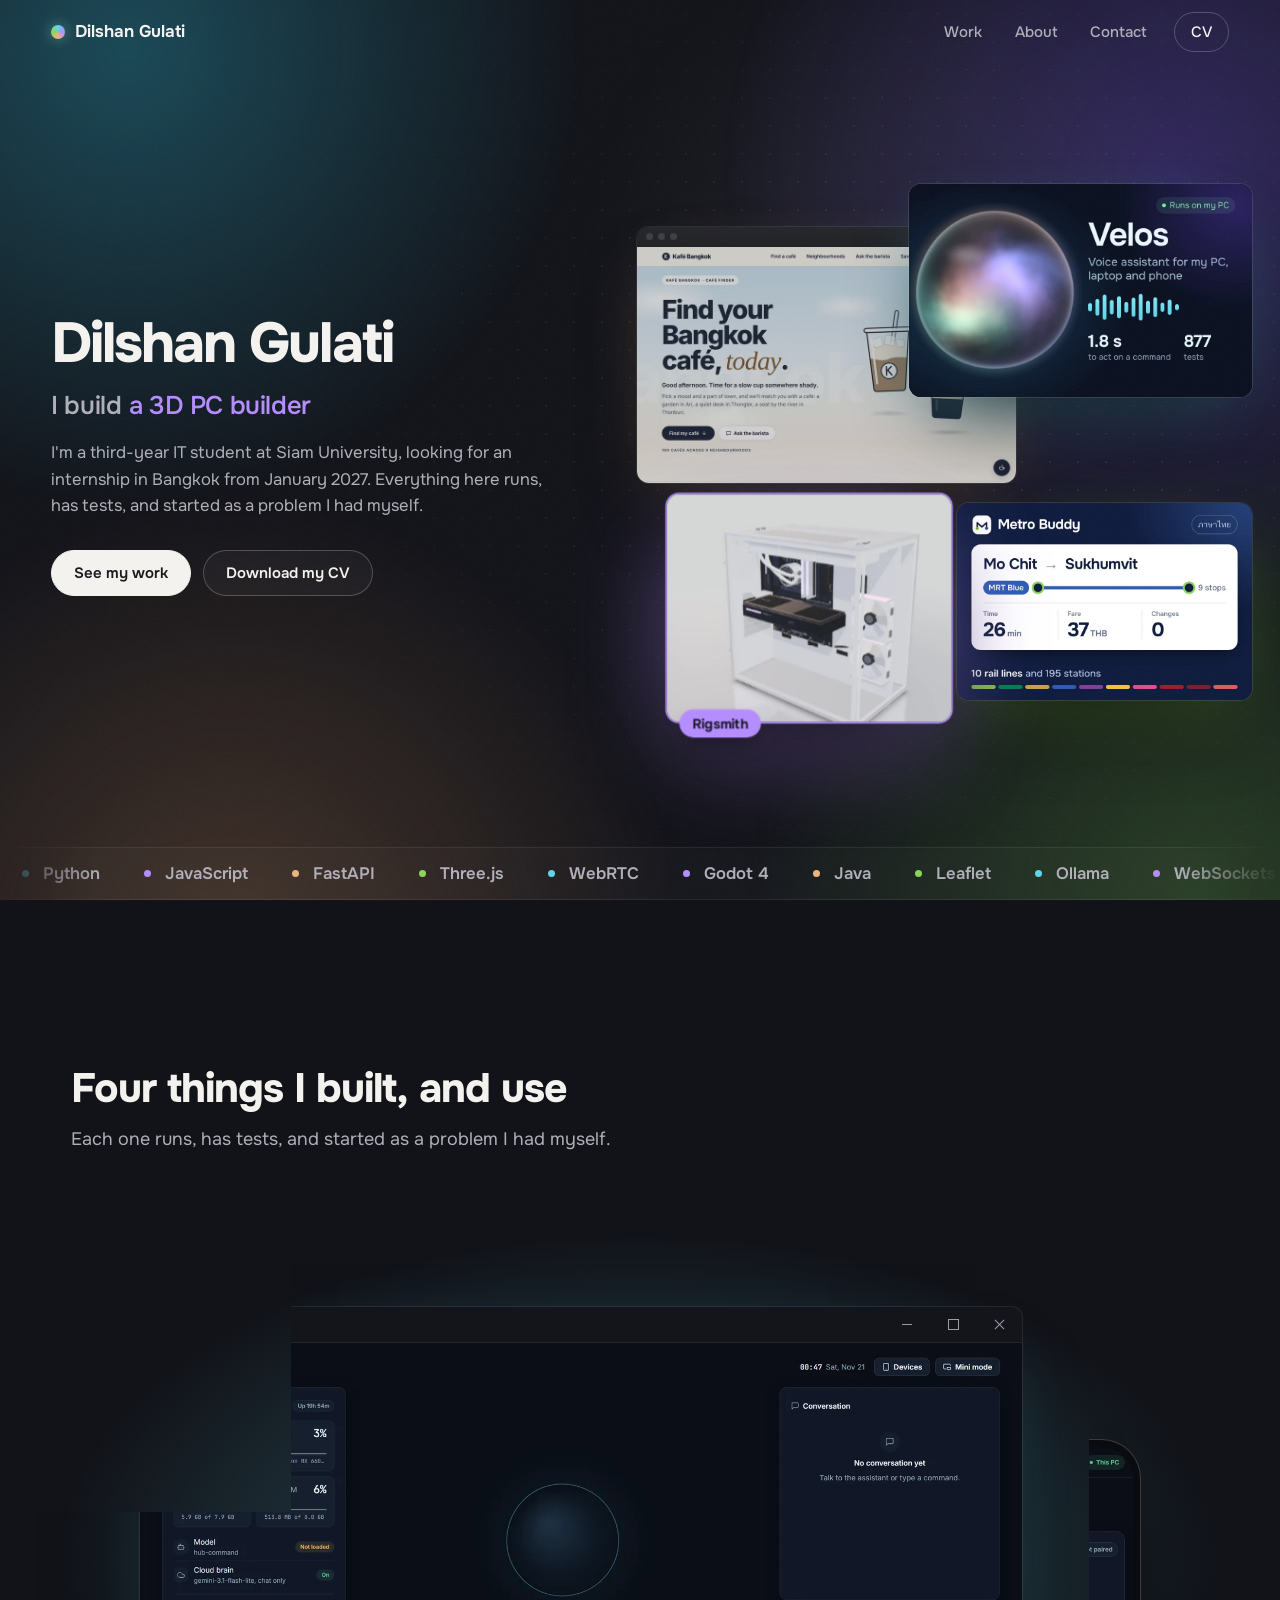
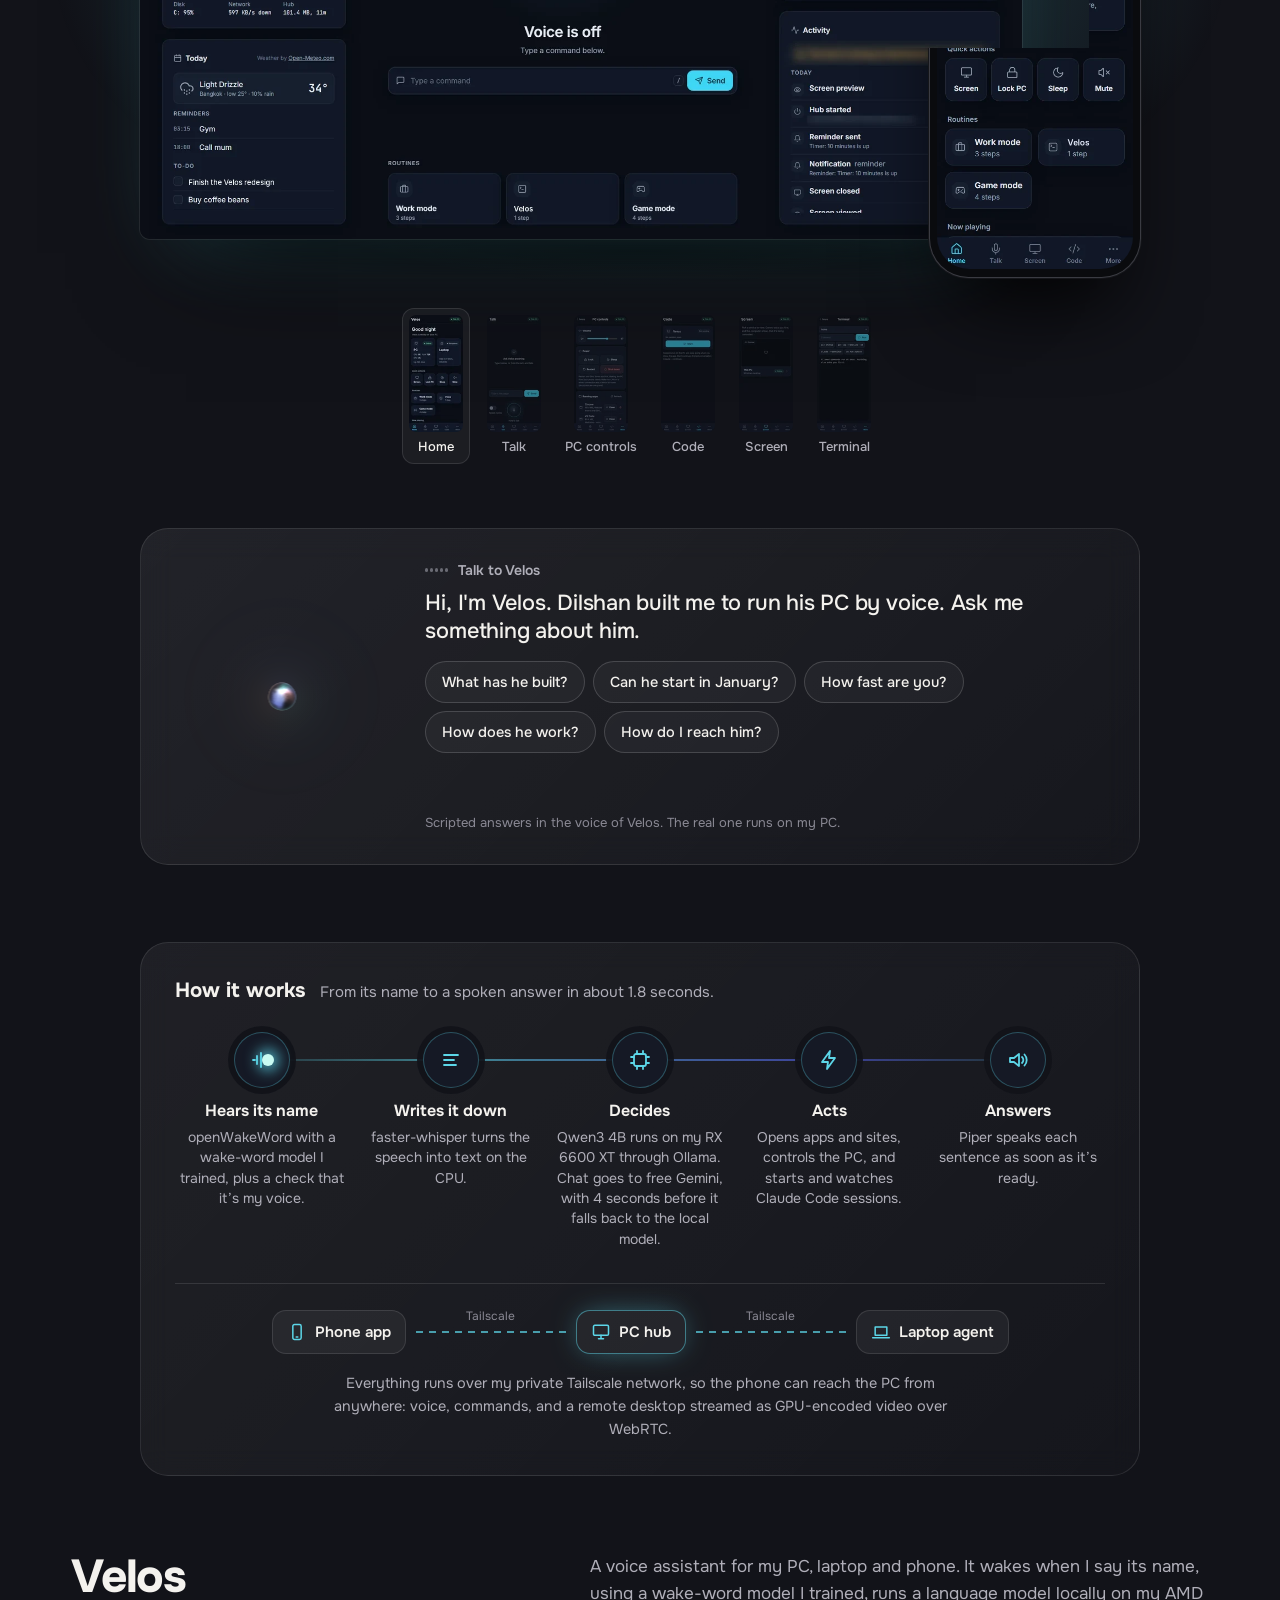
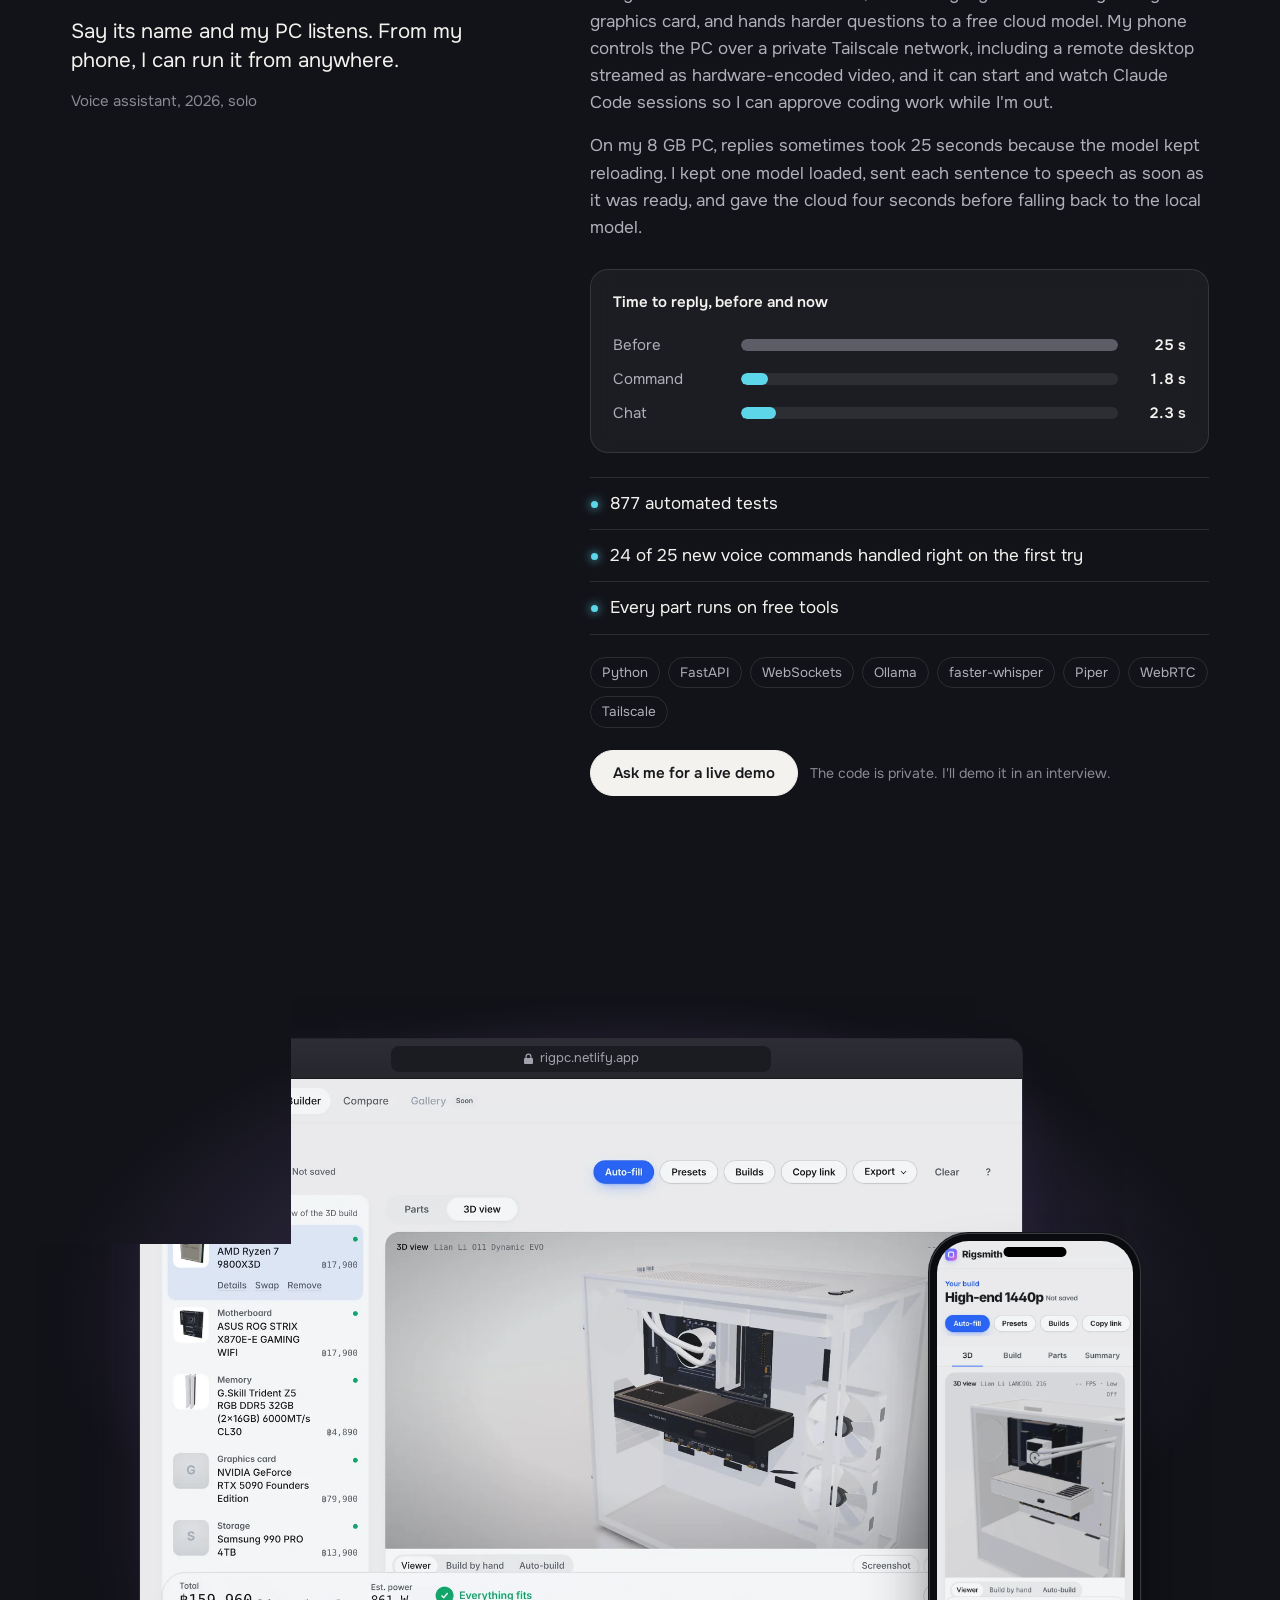
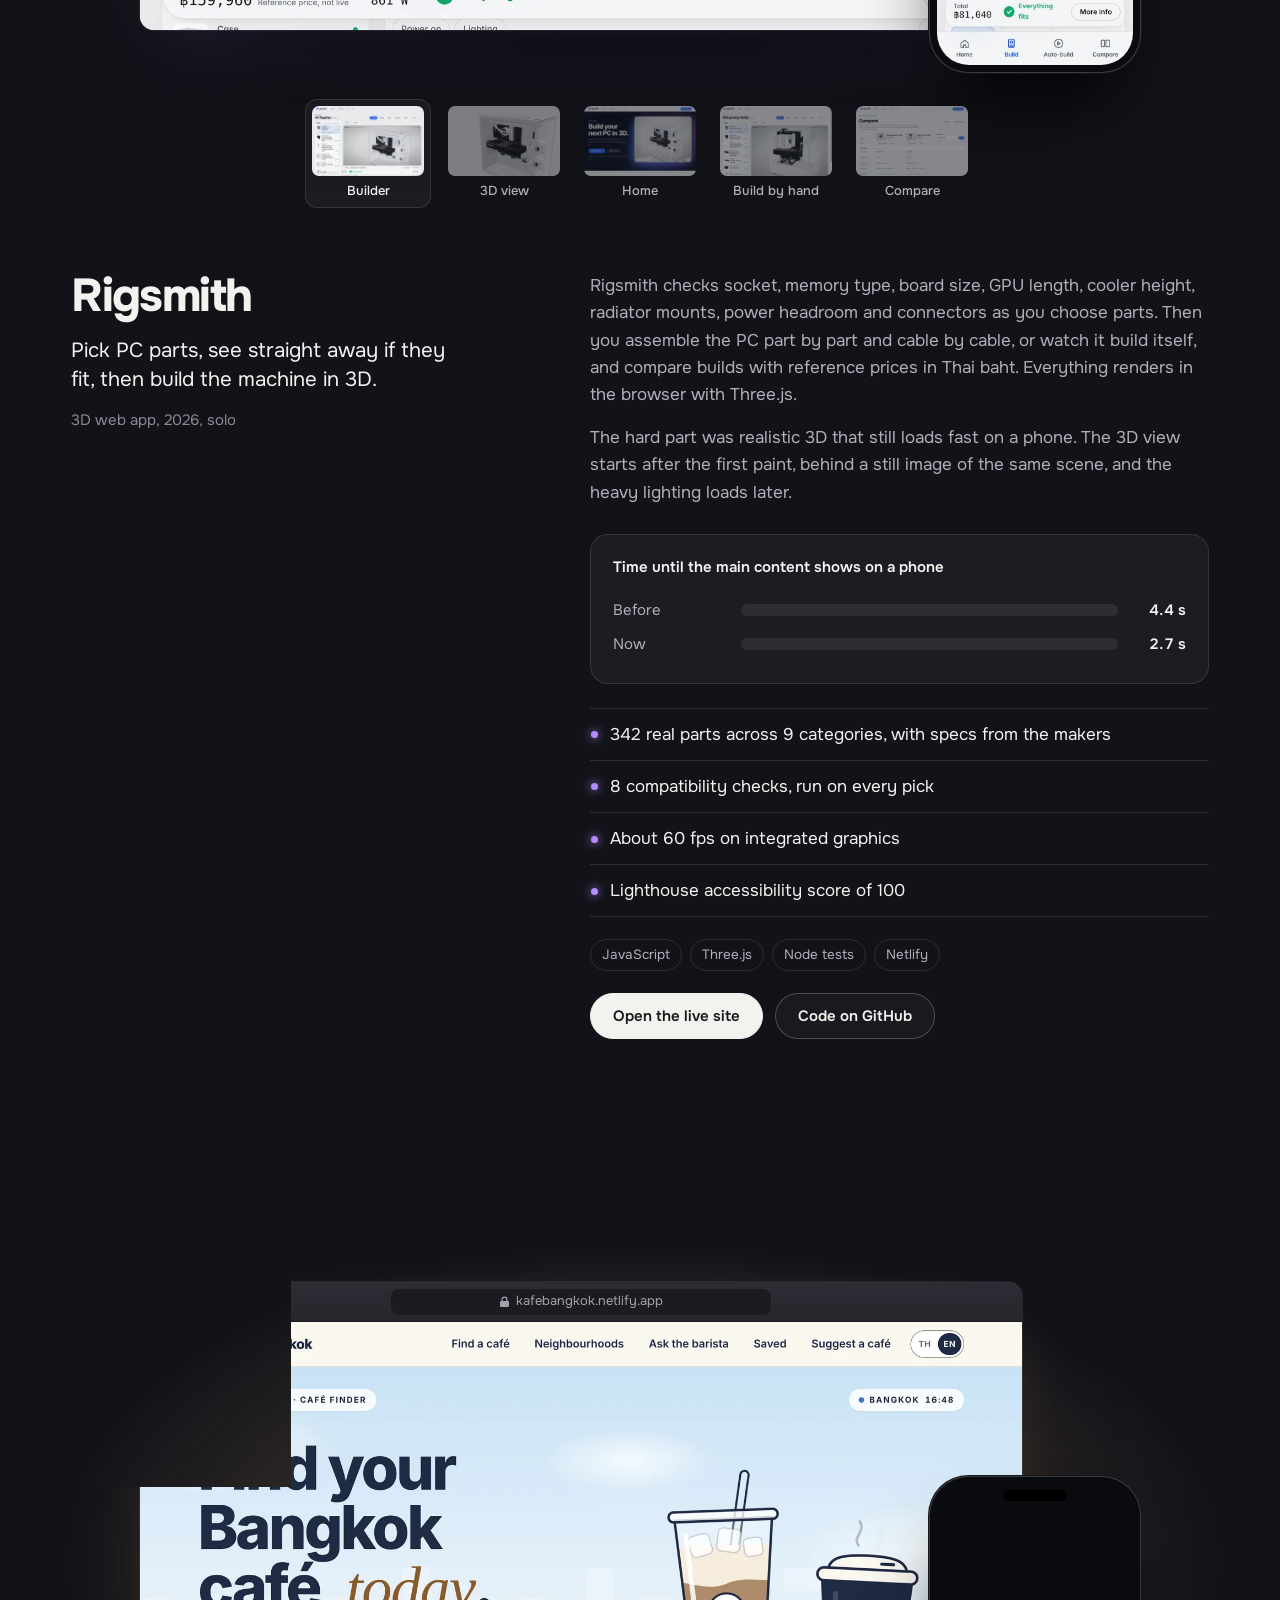
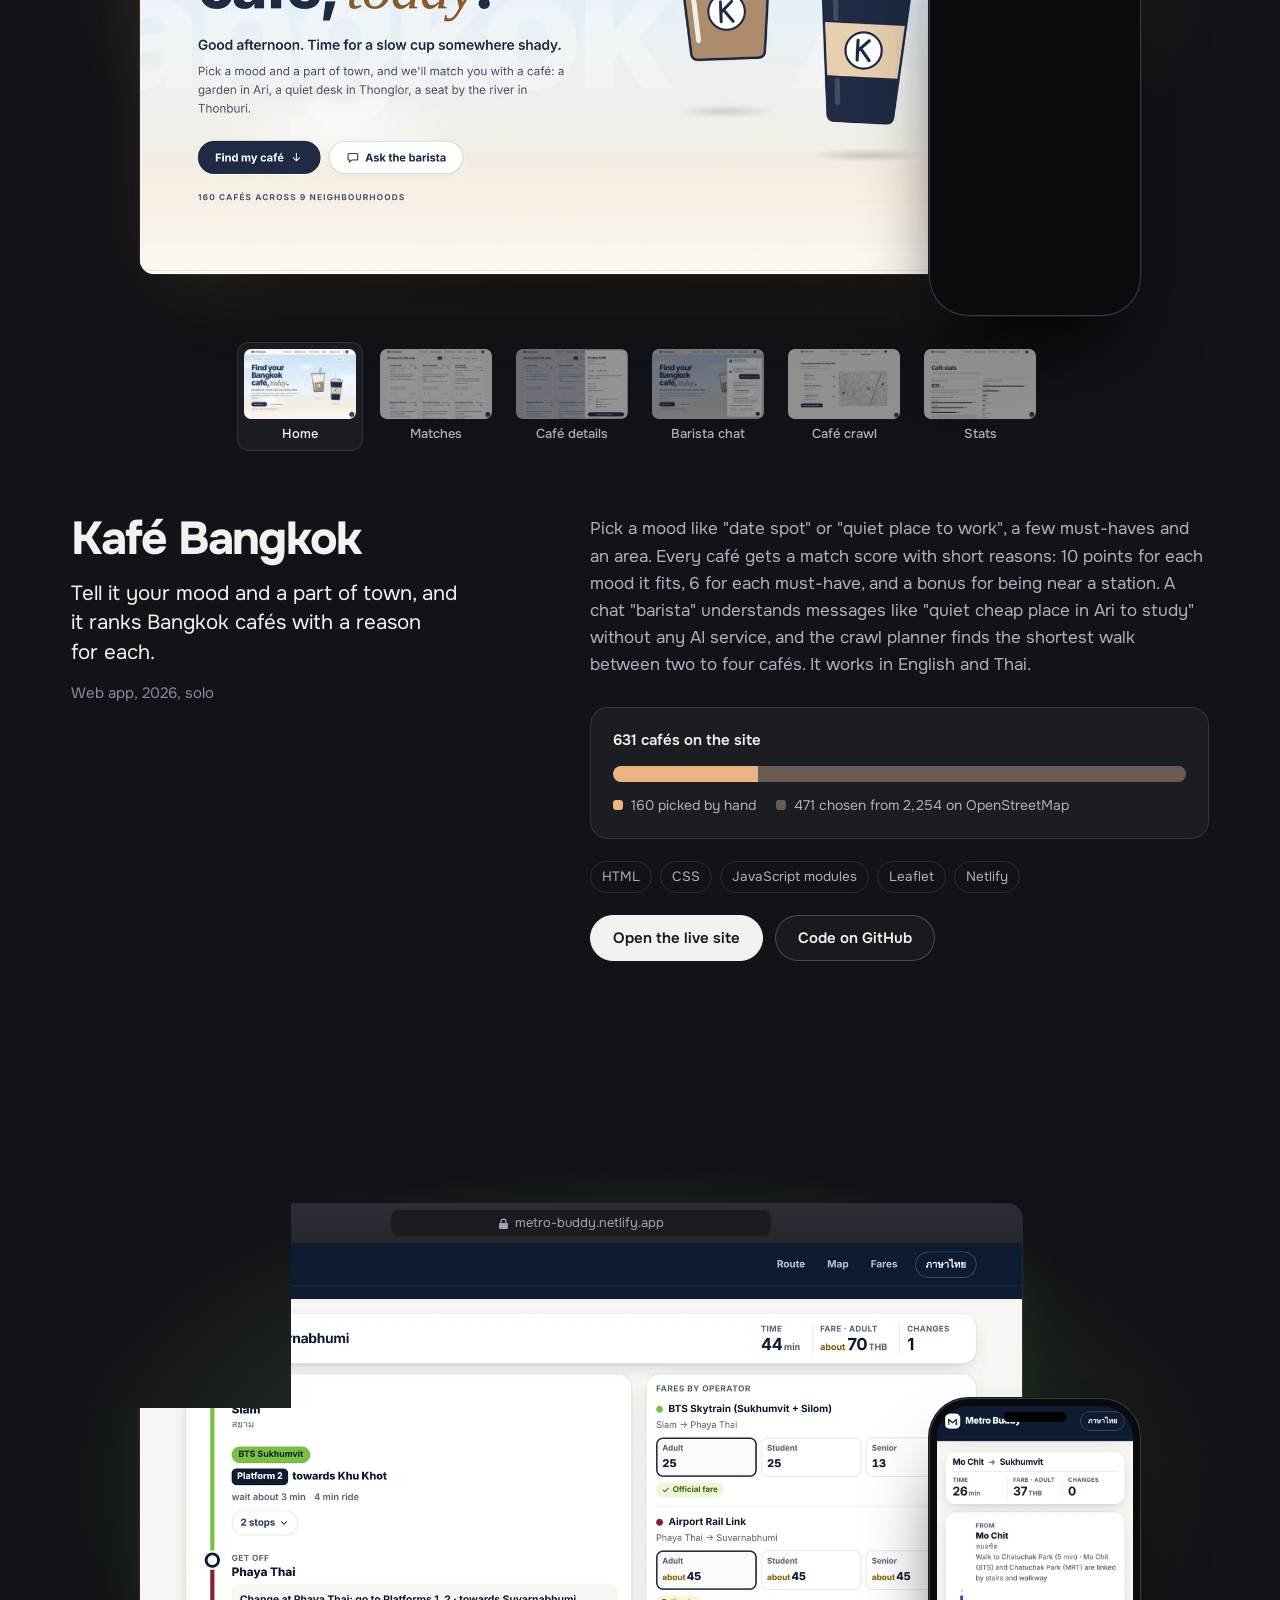
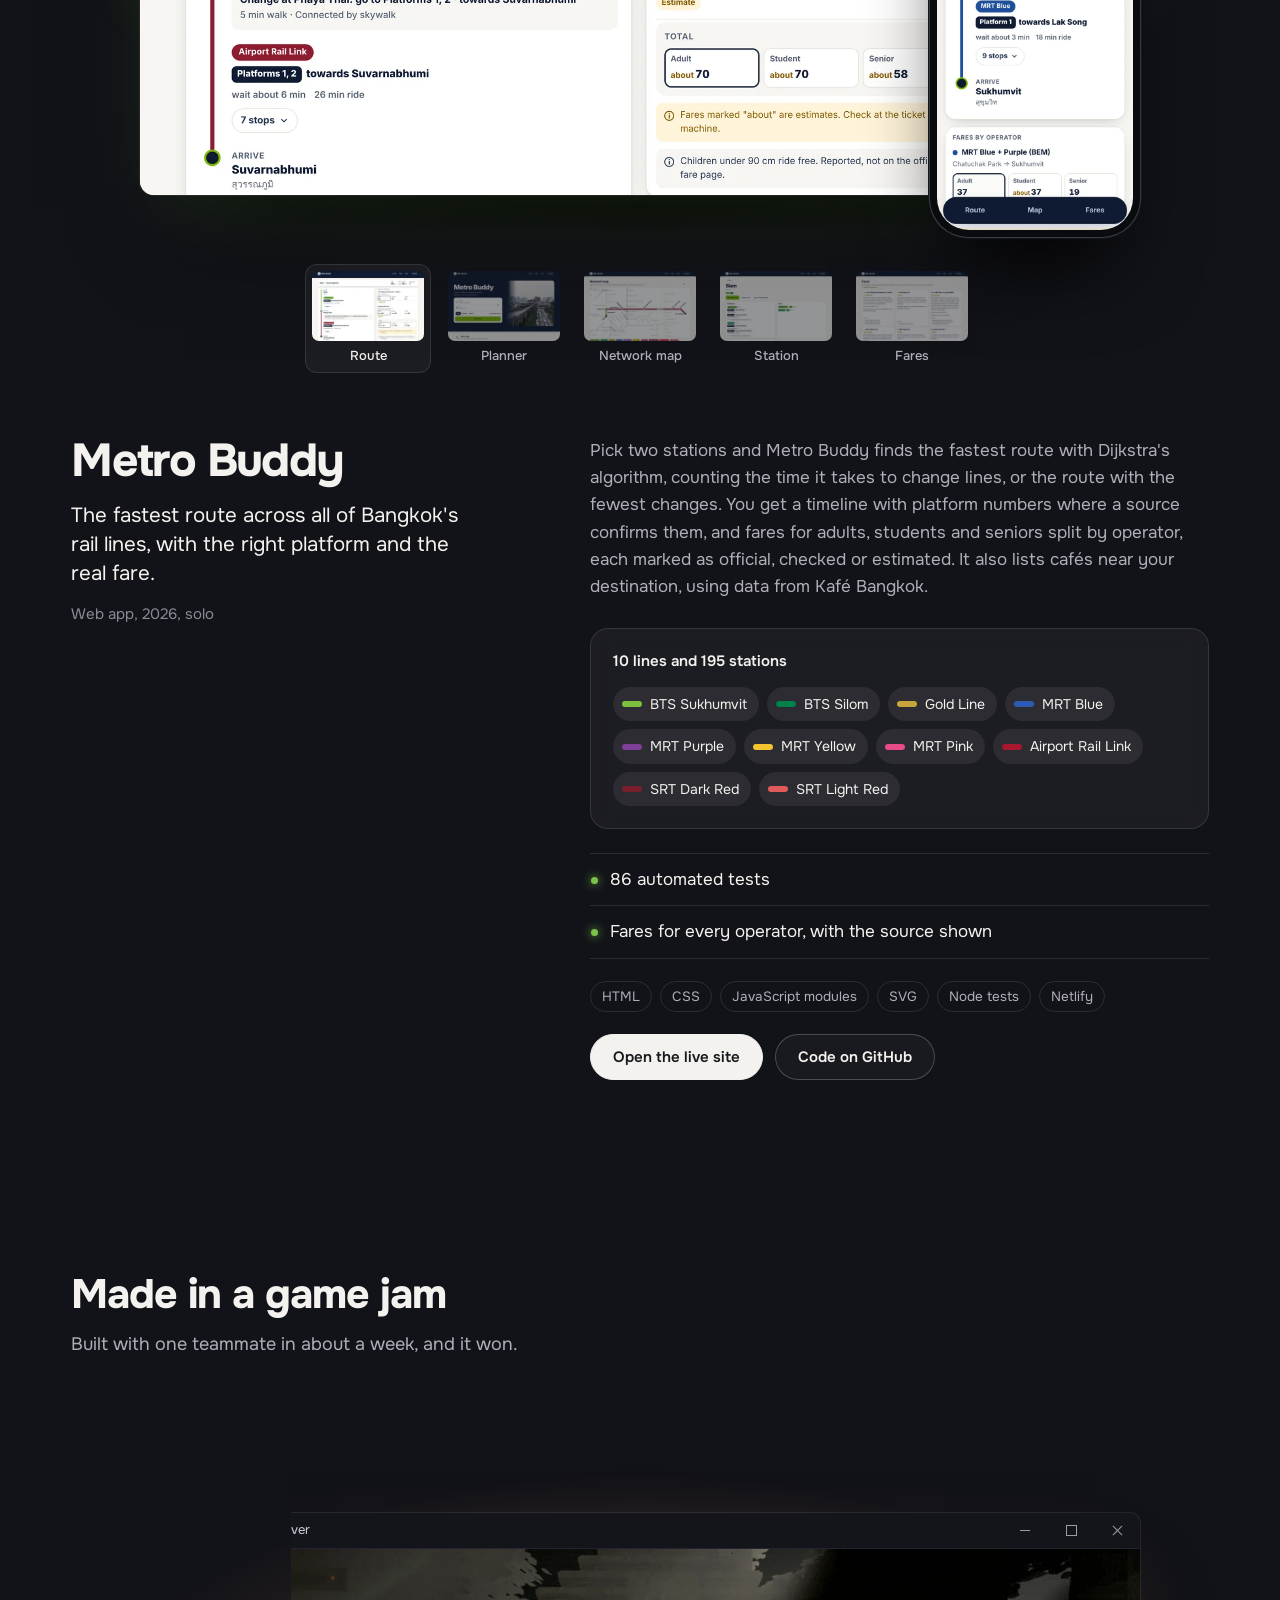
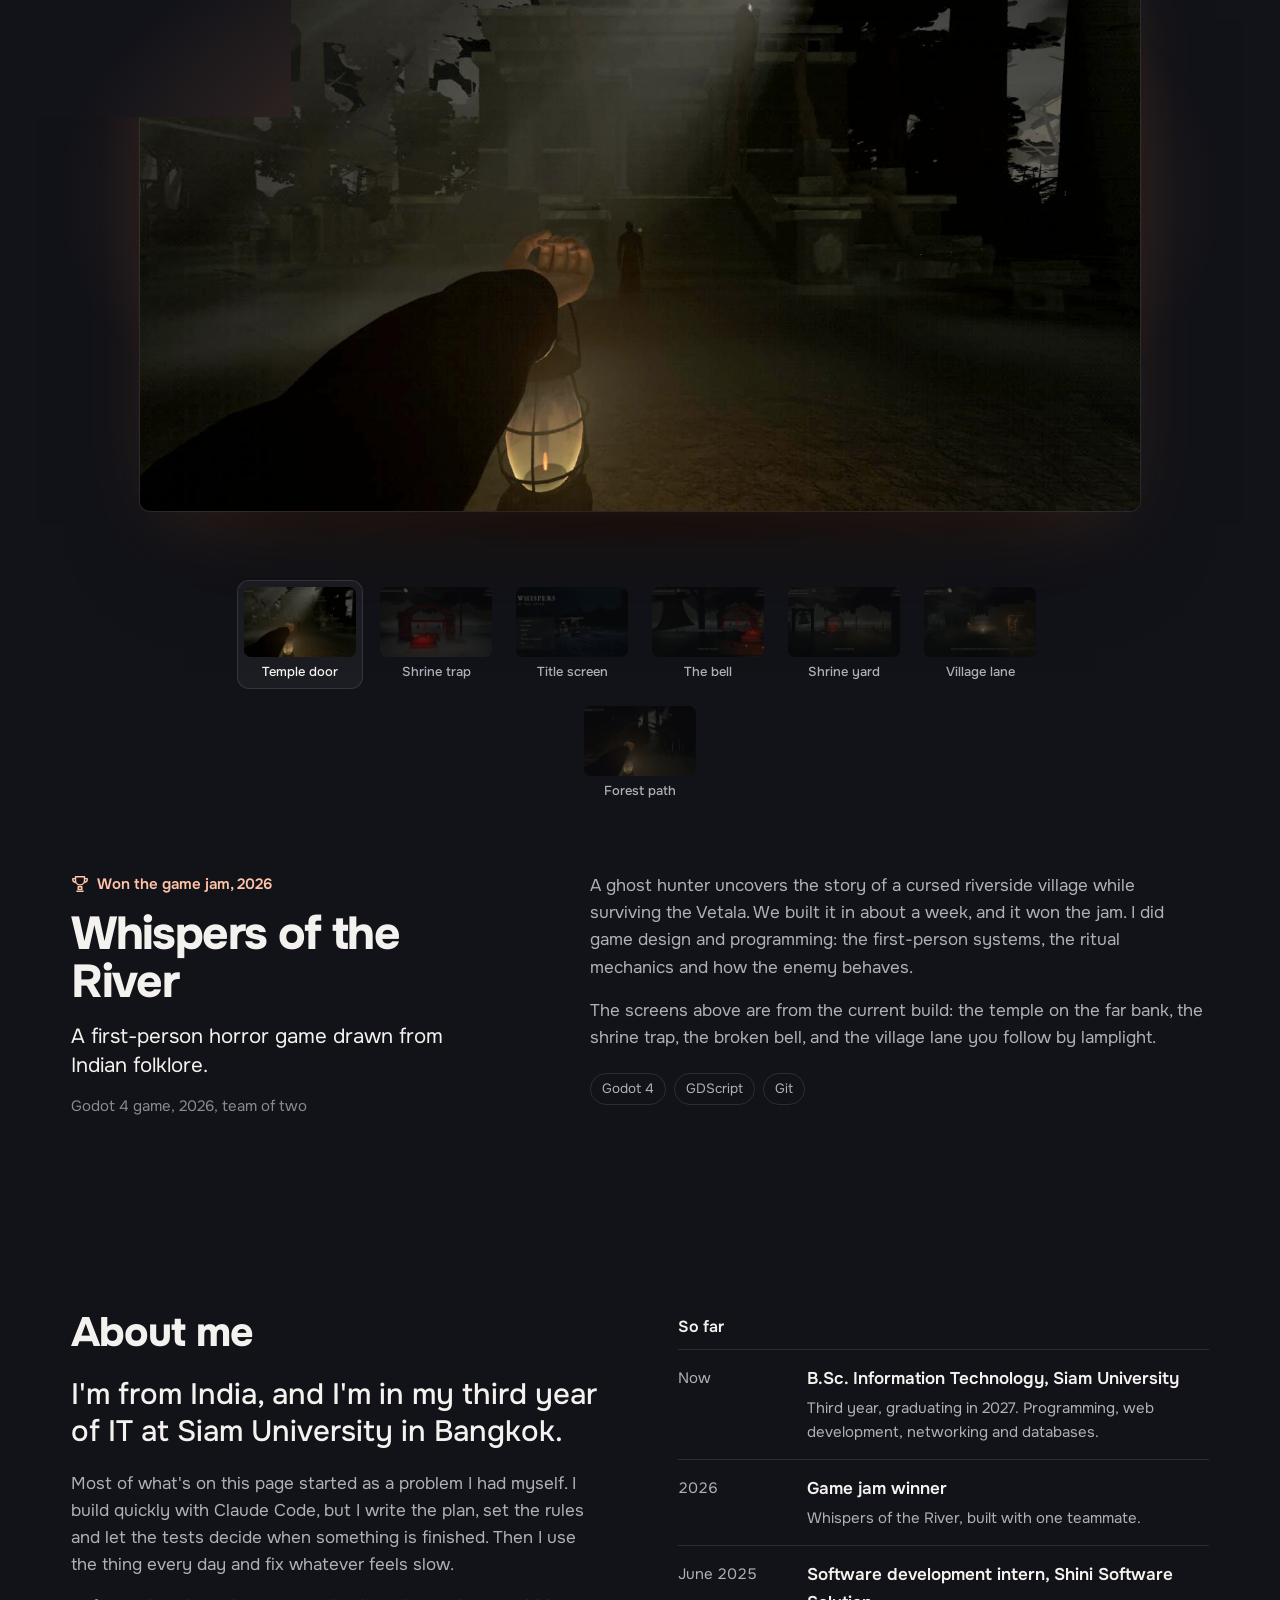
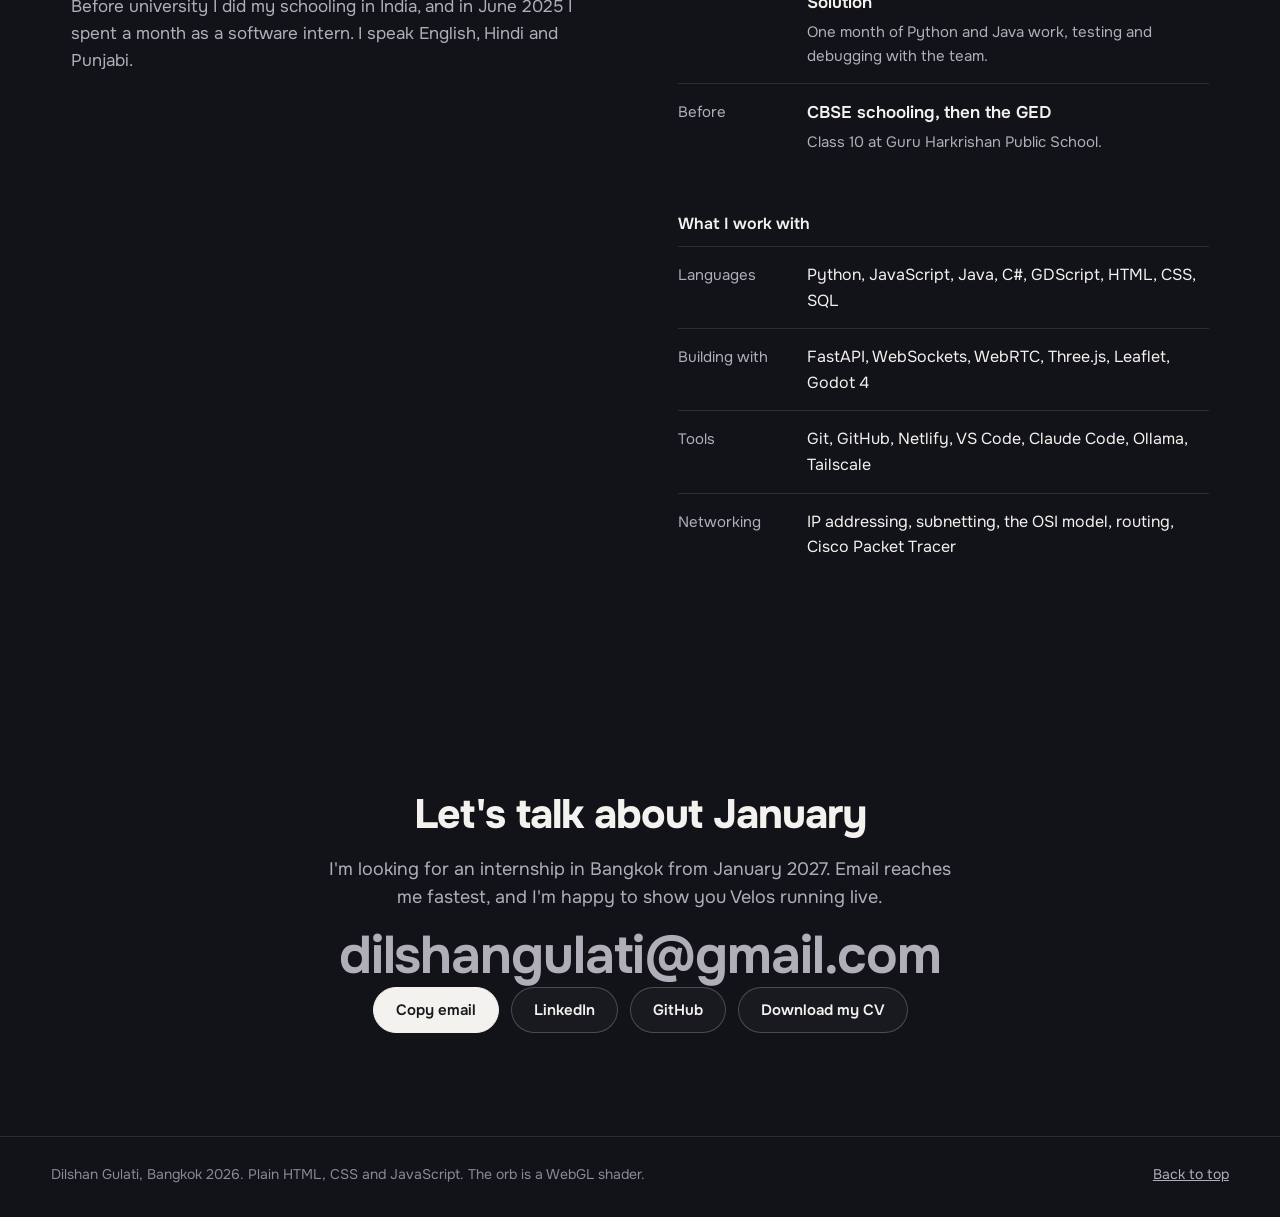
==== index.html @ 5dad2799 "Rename Jarvis to Velos, new hero cards" ====
<!DOCTYPE html>
<html lang="en">
<head>
<meta charset="utf-8">
<meta name="viewport" content="width=device-width, initial-scale=1">
<title>Dilshan Gulati</title>
<meta name="description" content="Dilshan Gulati, IT student in Bangkok. I built Velos, a voice assistant that runs my PC, plus Rigsmith, Kafé Bangkok and Metro Buddy. Looking for an internship from January 2027.">
<meta name="theme-color" content="#1D1E23">
<link rel="canonical" href="https://dilshanportfolio1.netlify.app/">
<meta property="og:type" content="website">
<meta property="og:title" content="Dilshan Gulati">
<meta property="og:description" content="IT student in Bangkok. Voice assistant, 3D PC builder, café finder and rail planner, all built and used by me.">
<meta property="og:url" content="https://dilshanportfolio1.netlify.app/">
<meta property="og:image" content="https://dilshanportfolio1.netlify.app/og.png">
<meta name="twitter:card" content="summary_large_image">
<link rel="icon" href="favicon.svg" type="image/svg+xml">
<link rel="apple-touch-icon" href="apple-touch-icon.png">
<script type="application/ld+json">{"@context": "https://schema.org", "@type": "Person", "name": "Dilshan Gulati", "url": "https://dilshanportfolio1.netlify.app/", "email": "mailto:dilshangulati@gmail.com", "jobTitle": "IT student", "alumniOf": {"@type": "CollegeOrUniversity", "name": "Siam University"}, "address": {"@type": "PostalAddress", "addressLocality": "Bangkok", "addressCountry": "TH"}, "knowsLanguage": ["English", "Hindi", "Punjabi"], "sameAs": ["https://github.com/dilshangulati07", "https://www.linkedin.com/in/dilshan-gulati-b351913b2/"]}</script>
<link rel="preload" href="fonts/onest.woff2" as="font" type="font/woff2" crossorigin>
<script>document.documentElement.classList.add("js")</script>
<link rel="stylesheet" href="styles.css?v=11">
</head>
<body>
<div class="ambient" aria-hidden="true"><i class="b1"></i><i class="b2"></i><i class="b3"></i><i class="b4"></i></div>
<div class="spot" aria-hidden="true"></div>
<a class="skip" href="#work">Skip to the work</a>

<header class="top" id="top-bar">
  <a class="mark" href="#top" aria-label="Dilshan Gulati, back to top"><span class="dot" aria-hidden="true"></span><span class="label">Dilshan Gulati</span></a>
  <nav aria-label="Main">
    <a href="#work">Work</a>
    <a href="#about">About</a>
    <a href="#contact">Contact</a>
    <a class="cv" href="Dilshan-Gulati-CV.pdf">CV</a>
  </nav>
</header>

<main id="top">
  <section class="hero" data-scene="hero" aria-labelledby="name">
    <div class="hero-in">
      <div class="hero-text">
        <h1 id="name">Dilshan Gulati</h1>
        <p class="sr">I build a voice assistant for my PC, a 3D PC builder, a café finder for Bangkok and a rail planner for Bangkok.</p>
        <p class="build" aria-hidden="true"><span class="ib">I build</span><span class="rot"><span class="rw on" style="--c:#5CD6E8">a voice assistant for my PC</span><span class="rw" style="--c:#B48CFF">a 3D PC builder</span><span class="rw" style="--c:#E9B47F">a café finder for Bangkok</span><span class="rw" style="--c:#8BD45A">a rail planner for Bangkok</span></span></p>
        <p class="lead">I'm a third-year IT student at Siam University, looking for an internship in Bangkok from January 2027. Everything here runs, has tests, and started as a problem I had myself.</p>
        <div class="cta"><a class="btn" href="#work">See my work</a><a class="btn ghost" href="Dilshan-Gulati-CV.pdf">Download my CV</a></div>
      </div>
      <div class="hero-art" id="hero-art">
        <a class="card c-kafe" href="#kafe" data-i="2" style="--c:#E9B47F;--d:1;--k:0;--fd:7.5s" aria-label="Kafé Bangkok, café finder">
          <span class="cframe"><span class="cbar"><i></i><i></i><i></i></span><img src="img/kafe-hero-800.webp" alt="" width="800" height="500" fetchpriority="high"></span><span class="tag">Kafé Bangkok</span>
        </a>
        <a class="card c-rig" href="#rigsmith" data-i="1" style="--c:#B48CFF;--d:.7;--k:1;--fd:8.5s;--fdl:-3s" aria-label="Rigsmith, 3D PC builder">
          <span class="cframe"><img src="img/rigsmith-card.webp?v=2" alt="" width="800" height="640"></span><span class="tag">Rigsmith</span>
        </a>
        <a class="card c-velos" href="#velos" data-i="0" style="--c:#5CD6E8;--d:1.5;--k:2;--fd:6.5s;--fdl:-1.5s" aria-label="Velos, voice assistant">
          <span class="cframe"><img src="img/velos-card.webp?v=6" alt="" width="900" height="560"></span><span class="tag">Velos</span>
        </a>
        <a class="card c-metro" href="#metro" data-i="3" style="--c:#8BD45A;--d:2;--k:3;--fd:7s;--fdl:-4s" aria-label="Metro Buddy, rail planner">
          <span class="cframe"><img src="img/metro-card.webp" alt="" width="900" height="600"></span><span class="tag">Metro Buddy</span>
        </a>
      </div>
    </div>
    <div class="ticker" aria-label="Tools I build with"><div class="tk"><span>Python</span><span>JavaScript</span><span>FastAPI</span><span>Three.js</span><span>WebRTC</span><span>Godot 4</span><span>Java</span><span>Leaflet</span><span>Ollama</span><span>WebSockets</span><span>Tailscale</span><span>C#</span><span>Git</span><span>Netlify</span><span>Claude Code</span><span>SQL</span><span aria-hidden="true" class="dup">Python</span><span aria-hidden="true" class="dup">JavaScript</span><span aria-hidden="true" class="dup">FastAPI</span><span aria-hidden="true" class="dup">Three.js</span><span aria-hidden="true" class="dup">WebRTC</span><span aria-hidden="true" class="dup">Godot 4</span><span aria-hidden="true" class="dup">Java</span><span aria-hidden="true" class="dup">Leaflet</span><span aria-hidden="true" class="dup">Ollama</span><span aria-hidden="true" class="dup">WebSockets</span><span aria-hidden="true" class="dup">Tailscale</span><span aria-hidden="true" class="dup">C#</span><span aria-hidden="true" class="dup">Git</span><span aria-hidden="true" class="dup">Netlify</span><span aria-hidden="true" class="dup">Claude Code</span><span aria-hidden="true" class="dup">SQL</span></div></div>
  </section>

  <section class="work" id="work" data-scene="hero" aria-labelledby="work-h">
    <div class="intro">
      <h2 id="work-h">Four things I built, and use</h2>
      <p>Each one runs, has tests, and started as a problem I had myself.</p>
    </div>

    <!-- Velos -->
    <article class="proj" id="velos" data-scene="velos" style="--light:#5CD6E8">
      <div class="stage">
        <div class="rig duo">
          <figure class="device win">
            <div class="bar"><span class="t"><svg viewBox="0 0 16 16" aria-hidden="true"><circle cx="8" cy="8" r="6"/></svg>Velos hub</span><span class="ctl" aria-hidden="true"><i class="min"></i><i class="max"></i><i class="x"></i></span></div>
            <img id="velos-shot" src="img/velos-hub.webp" width="1600" height="900" alt="The Velos hub on my PC: system stats, today's weather and reminders, the voice orb, routines, and the activity log." loading="lazy" decoding="async">
          </figure>
          <figure class="device phone">
            <img id="velos-phone" src="img/velos-ph-home.webp" width="380" height="820" alt="The Velos phone app home screen: the PC and laptop with their stats, quick actions and routines." loading="lazy" decoding="async">
          </figure>
        </div>
      </div>
      <div class="thumbs tall" data-for="#velos-phone" role="group" aria-label="Velos phone app screens">
        <button type="button" aria-pressed="true" data-src="img/velos-ph-home.webp" data-alt="The Velos phone app home screen: the PC and laptop with their stats, quick actions and routines."><img src="img/t/velos-ph-home.webp" alt="" width="96" height="207" loading="lazy"><span>Home</span></button>
        <button type="button" aria-pressed="false" data-src="img/velos-ph-talk.webp" data-alt="Talk: type or hold the orb to speak to Velos from the phone."><img src="img/t/velos-ph-talk.webp" alt="" width="96" height="207" loading="lazy"><span>Talk</span></button>
        <button type="button" aria-pressed="false" data-src="img/velos-ph-pc.webp" data-alt="PC controls: volume, lock, sleep, restart, and the apps running on the PC."><img src="img/t/velos-ph-pc.webp" alt="" width="96" height="207" loading="lazy"><span>PC controls</span></button>
        <button type="button" aria-pressed="false" data-src="img/velos-ph-code.webp" data-alt="Code: start and watch a Claude Code session on the PC from the phone."><img src="img/t/velos-ph-code.webp" alt="" width="96" height="207" loading="lazy"><span>Code</span></button>
        <button type="button" aria-pressed="false" data-src="img/velos-ph-screen.webp" data-alt="Screen: pick a device to view and control as a remote desktop."><img src="img/t/velos-ph-screen.webp" alt="" width="96" height="207" loading="lazy"><span>Screen</span></button>
        <button type="button" aria-pressed="false" data-src="img/velos-ph-terminal.webp" data-alt="Terminal: run allowed commands on the PC from the phone."><img src="img/t/velos-ph-terminal.webp" alt="" width="96" height="207" loading="lazy"><span>Terminal</span></button>
      </div>
      <div class="talkbox" id="talk">
        <div class="orb-wrap" id="orb-wrap"><canvas id="orb" aria-hidden="true"></canvas><div class="orb-flat" aria-hidden="true"></div></div>
        <div class="tb-text">
          <p class="speaker"><span class="wave" aria-hidden="true"><i></i><i></i><i></i><i></i><i></i></span>Talk to Velos</p>
          <p class="caption" id="caption" aria-hidden="true">Hi, I'm Velos. Dilshan built me to run his PC by voice. Ask me something about him.</p>
          <p class="sr" id="caption-sr" aria-live="polite"></p>
          <div class="asks" role="group" aria-label="Ask Velos about Dilshan">
            <button type="button" data-q="built">What has he built?</button>
            <button type="button" data-q="january">Can he start in January?</button>
            <button type="button" data-q="fast">How fast are you?</button>
            <button type="button" data-q="work">How does he work?</button>
            <button type="button" data-q="reach">How do I reach him?</button>
          </div>
          <p class="act-slot" id="act-slot"></p>
          <p class="aside">Scripted answers in the voice of Velos. The real one runs on my PC.</p>
        </div>
      </div>
      <figure class="how" aria-labelledby="how-cap">
        <figcaption id="how-cap"><b>How it works</b><span>From its name to a spoken answer in about 1.8 seconds.</span></figcaption>
        <ol class="flow"><li style="--i:0"><span class="node"><svg viewBox="0 0 24 24" aria-hidden="true"><path d="M3 12h2M7 8v8M11 5v14M15 8v8M19 11v2"/></svg></span><b>Hears its name</b><span class="d">openWakeWord with a wake-word model I trained, plus a check that it’s my voice.</span></li><li style="--i:1"><span class="node"><svg viewBox="0 0 24 24" aria-hidden="true"><path d="M5 7h14M5 12h10M5 17h12"/></svg></span><b>Writes it down</b><span class="d">faster-whisper turns the speech into text on the CPU.</span></li><li style="--i:2"><span class="node"><svg viewBox="0 0 24 24" aria-hidden="true"><rect x="6" y="6" width="12" height="12" rx="2"/><path d="M9 3v3M15 3v3M9 18v3M15 18v3M3 9h3M3 15h3M18 9h3M18 15h3"/></svg></span><b>Decides</b><span class="d">Qwen3 4B runs on my RX 6600 XT through Ollama. Chat goes to free Gemini, with 4 seconds before it falls back to the local model.</span></li><li style="--i:3"><span class="node"><svg viewBox="0 0 24 24" aria-hidden="true"><path d="M13 3 5 14h6l-1 7 8-11h-6z"/></svg></span><b>Acts</b><span class="d">Opens apps and sites, controls the PC, and starts and watches Claude Code sessions.</span></li><li style="--i:4"><span class="node"><svg viewBox="0 0 24 24" aria-hidden="true"><path d="M4 10v4h4l5 4V6l-5 4z"/><path d="M16 9a4 4 0 0 1 0 6M18.5 6.5a8 8 0 0 1 0 11"/></svg></span><b>Answers</b><span class="d">Piper speaks each sentence as soon as it’s ready.</span></li></ol>
        <div class="mesh" aria-label="How my devices connect">
          <span class="dev"><svg viewBox="0 0 24 24" aria-hidden="true"><rect x="7" y="3" width="10" height="18" rx="2"/><path d="M11 18h2"/></svg>Phone app</span><span class="link"><i>Tailscale</i></span><span class="dev hub"><svg viewBox="0 0 24 24" aria-hidden="true"><rect x="3" y="4" width="18" height="12" rx="1.5"/><path d="M9 20h6M12 16v4"/></svg>PC hub</span><span class="link"><i>Tailscale</i></span><span class="dev"><svg viewBox="0 0 24 24" aria-hidden="true"><path d="M5 6h14v10H5z"/><path d="M2 19h20"/></svg>Laptop agent</span>
        </div>
        <p class="mesh-note">Everything runs over my private Tailscale network, so the phone can reach the PC from anywhere: voice, commands, and a remote desktop streamed as GPU-encoded video over WebRTC.</p>
      </figure>
      <div class="info" id="velos-info">
        <div class="head">
          <h3>Velos</h3>
          <p class="pitch">Say its name and my PC listens. From my phone, I can run it from anywhere.</p>
          <p class="kind">Voice assistant, 2026, solo</p>
        </div>
        <div class="body">
          <p>A voice assistant for my PC, laptop and phone. It wakes when I say its name, using a wake-word model I trained, runs a language model locally on my AMD graphics card, and hands harder questions to a free cloud model. My phone controls the PC over a private Tailscale network, including a remote desktop streamed as hardware-encoded video, and it can start and watch Claude Code sessions so I can approve coding work while I'm out.</p>
          <p>On my 8 GB PC, replies sometimes took 25 seconds because the model kept reloading. I kept one model loaded, sent each sentence to speech as soon as it was ready, and gave the cloud four seconds before falling back to the local model.</p>
          <figure class="bars" aria-label="Time to reply, before and after">
            <figcaption>Time to reply, before and now</figcaption>
            <div class="row was"><span>Before</span><span class="track"><span class="fill" style="--w:100%"></span></span><span class="val">25 s</span></div>
            <div class="row"><span>Command</span><span class="track"><span class="fill" style="--w:7.2%"></span></span><span class="val">1.8 s</span></div>
            <div class="row"><span>Chat</span><span class="track"><span class="fill" style="--w:9.2%"></span></span><span class="val">2.3 s</span></div>
          </figure>
          <ul class="facts">
            <li><span data-count="877">877</span> automated tests</li>
            <li>24 of 25 new voice commands handled right on the first try</li>
            <li>Every part runs on free tools</li>
          </ul>
          <p class="tags"><span>Python</span><span>FastAPI</span><span>WebSockets</span><span>Ollama</span><span>faster-whisper</span><span>Piper</span><span>WebRTC</span><span>Tailscale</span></p>
          <p class="links"><a class="btn" href="mailto:dilshangulati@gmail.com?subject=Velos%20demo">Ask me for a live demo</a><span class="note">The code is private. I'll demo it in an interview.</span></p>
        </div>
      </div>
    </article>

    <!-- Rigsmith -->
    <article class="proj" id="rigsmith" data-scene="rigsmith" style="--light:#B48CFF">
      <div class="stage">
        <div class="rig duo">
          <figure class="device browser">
            <div class="bar"><span class="dots" aria-hidden="true"><i></i><i></i><i></i></span><span class="url">rigpc.netlify.app</span></div>
            <div class="screen"><img id="rigsmith-shot" src="img/rigsmith-builder.webp" width="1600" height="1000" alt="The Rigsmith builder with a 4K flagship build: parts list, live 3D view, total price, power and "Everything fits"." loading="lazy" decoding="async"></div>
          </figure>
          <figure class="device phone">
            <img src="img/rigsmith-phone.webp" width="600" height="1298" alt="Rigsmith on a phone: the 3D view first, then the total and whether everything fits." loading="lazy" decoding="async">
          </figure>
        </div>
      </div>
      <div class="thumbs" data-for="#rigsmith-shot" role="group" aria-label="Rigsmith screens">
        <button type="button" aria-pressed="true" data-src="img/rigsmith-builder.webp" data-alt="The Rigsmith builder with a 4K flagship build: parts list, live 3D view, total price, power and &quot;Everything fits&quot;."><img src="img/t/rigsmith-builder.webp" alt="" width="256" height="160" loading="lazy"><span>Builder</span></button>
        <button type="button" aria-pressed="false" data-src="img/rigsmith-3d.webp" data-alt="Photo mode: a white Lian Li O11 Dynamic EVO build with an RTX 5090 and a white liquid cooler, rendered in the browser."><img src="img/t/rigsmith-3d.webp" alt="" width="256" height="160" loading="lazy"><span>3D view</span></button>
        <button type="button" aria-pressed="false" data-src="img/rigsmith-home.webp" data-alt="The Rigsmith home page: Build your next PC in 3D, with a live 3D preview."><img src="img/t/rigsmith-home.webp" alt="" width="256" height="160" loading="lazy"><span>Home</span></button>
        <button type="button" aria-pressed="false" data-src="img/rigsmith-hand.webp" data-alt="Build by hand: every part installed and every cable routed, with the cable checklist."><img src="img/t/rigsmith-hand.webp" alt="" width="256" height="160" loading="lazy"><span>Build by hand</span></button>
        <button type="button" aria-pressed="false" data-src="img/rigsmith-compare.webp" data-alt="Compare: two builds side by side with price, power draw, PSU headroom, size and compatibility."><img src="img/t/rigsmith-compare.webp" alt="" width="256" height="160" loading="lazy"><span>Compare</span></button>
      </div>
      <div class="info">
        <div class="head">
          <h3>Rigsmith</h3>
          <p class="pitch">Pick PC parts, see straight away if they fit, then build the machine in 3D.</p>
          <p class="kind">3D web app, 2026, solo</p>
        </div>
        <div class="body">
          <p>Rigsmith checks socket, memory type, board size, GPU length, cooler height, radiator mounts, power headroom and connectors as you choose parts. Then you assemble the PC part by part and cable by cable, or watch it build itself, and compare builds with reference prices in Thai baht. Everything renders in the browser with Three.js.</p>
          <p>The hard part was realistic 3D that still loads fast on a phone. The 3D view starts after the first paint, behind a still image of the same scene, and the heavy lighting loads later.</p>
          <figure class="bars" aria-label="Phone load time, before and after">
            <figcaption>Time until the main content shows on a phone</figcaption>
            <div class="row was"><span>Before</span><span class="track"><span class="fill" style="--w:100%"></span></span><span class="val">4.4 s</span></div>
            <div class="row"><span>Now</span><span class="track"><span class="fill" style="--w:61.4%"></span></span><span class="val">2.7 s</span></div>
          </figure>
          <ul class="facts">
            <li><span data-count="342">342</span> real parts across 9 categories, with specs from the makers</li>
            <li><span data-count="8">8</span> compatibility checks, run on every pick</li>
            <li>About <span data-count="60">60</span> fps on integrated graphics</li>
            <li>Lighthouse accessibility score of <span data-count="100">100</span></li>
          </ul>
          <p class="tags"><span>JavaScript</span><span>Three.js</span><span>Node tests</span><span>Netlify</span></p>
          <p class="links"><a class="btn" href="https://rigpc.netlify.app" target="_blank" rel="noopener">Open the live site</a><a class="btn ghost" href="https://github.com/dilshangulati07/rigsmith" target="_blank" rel="noopener">Code on GitHub</a></p>
        </div>
      </div>
    </article>

    <!-- Kafé Bangkok -->
    <article class="proj" id="kafe" data-scene="kafe" style="--light:#E9B47F">
      <div class="stage">
        <div class="rig duo">
          <figure class="device browser">
            <div class="bar"><span class="dots" aria-hidden="true"><i></i><i></i><i></i></span><span class="url">kafebangkok.netlify.app</span></div>
            <div class="screen"><img id="kafe-shot" src="img/kafe-hero.webp" width="1600" height="1000" alt="Kafé Bangkok home page: Find your Bangkok café, today, with two illustrated coffee cups." loading="lazy" decoding="async"></div>
          </figure>
          <figure class="device phone">
            <img src="img/kafe-phone.webp" width="600" height="1298" alt="The barista chat on a phone, answering a request for a rooftop date spot with a view." loading="lazy" decoding="async">
          </figure>
        </div>
      </div>
      <div class="thumbs" data-for="#kafe-shot" role="group" aria-label="Kafé Bangkok screens">
        <button type="button" aria-pressed="true" data-src="img/kafe-hero.webp" data-alt="Kafé Bangkok home page: Find your Bangkok café, today, with two illustrated coffee cups."><img src="img/t/kafe-hero.webp" alt="" width="256" height="160" loading="lazy"><span>Home</span></button>
        <button type="button" aria-pressed="false" data-src="img/kafe-results.webp" data-alt="24 cafés matched for a date spot with an aesthetic feel, each with a match score and reasons."><img src="img/t/kafe-results.webp" alt="" width="256" height="160" loading="lazy"><span>Matches</span></button>
        <button type="button" aria-pressed="false" data-src="img/kafe-detail.webp" data-alt="Details for B-story Café: why it fits, the nearest station, price and opening hours."><img src="img/t/kafe-detail.webp" alt="" width="256" height="160" loading="lazy"><span>Café details</span></button>
        <button type="button" aria-pressed="false" data-src="img/kafe-chat.webp" data-alt="The barista chat answering a request for a rooftop date spot with a view."><img src="img/t/kafe-chat.webp" alt="" width="256" height="160" loading="lazy"><span>Barista chat</span></button>
        <button type="button" aria-pressed="false" data-src="img/kafe-crawl.webp" data-alt="A three-stop café crawl around Ari and Phaya Thai, with a walking route on the map."><img src="img/t/kafe-crawl.webp" alt="" width="256" height="160" loading="lazy"><span>Café crawl</span></button>
        <button type="button" aria-pressed="false" data-src="img/kafe-stats.webp" data-alt="Café stats: 631 cafés split into local, chain and hand-picked, and the top chains by branches."><img src="img/t/kafe-stats.webp" alt="" width="256" height="160" loading="lazy"><span>Stats</span></button>
      </div>
      <div class="info">
        <div class="head">
          <h3>Kafé Bangkok</h3>
          <p class="pitch">Tell it your mood and a part of town, and it ranks Bangkok cafés with a reason for each.</p>
          <p class="kind">Web app, 2026, solo</p>
        </div>
        <div class="body">
          <p>Pick a mood like "date spot" or "quiet place to work", a few must-haves and an area. Every café gets a match score with short reasons: 10 points for each mood it fits, 6 for each must-have, and a bonus for being near a station. A chat "barista" understands messages like "quiet cheap place in Ari to study" without any AI service, and the crawl planner finds the shortest walk between two to four cafés. It works in English and Thai.</p>
          <figure class="bars split" aria-label="631 cafés: 160 hand-picked and 471 from OpenStreetMap">
            <figcaption><span data-count="631">631</span> cafés on the site</figcaption>
            <span class="track"><span class="fill a" style="--w:25.4%"></span><span class="fill b" style="--w:74.6%"></span></span>
            <p class="legend"><span><i class="k a"></i>160 picked by hand</span><span><i class="k b"></i>471 chosen from 2,254 on OpenStreetMap</span></p>
          </figure>
          <p class="tags"><span>HTML</span><span>CSS</span><span>JavaScript modules</span><span>Leaflet</span><span>Netlify</span></p>
          <p class="links"><a class="btn" href="https://kafebangkok.netlify.app" target="_blank" rel="noopener">Open the live site</a><a class="btn ghost" href="https://github.com/dilshangulati07/kafe-bangkok" target="_blank" rel="noopener">Code on GitHub</a></p>
        </div>
      </div>
    </article>

    <!-- Metro Buddy -->
    <article class="proj" id="metro" data-scene="metro" style="--light:#7CC24A">
      <div class="stage">
        <div class="rig duo">
          <figure class="device browser">
            <div class="bar"><span class="dots" aria-hidden="true"><i></i><i></i><i></i></span><span class="url">metro-buddy.netlify.app</span></div>
            <div class="screen"><img id="metro-shot" src="img/metro-route.webp" width="1600" height="1000" alt="Metro Buddy route from Siam to Suvarnabhumi: a timeline with platforms, a change at Phaya Thai, and fares split by operator." loading="lazy" decoding="async"></div>
          </figure>
          <figure class="device phone">
            <img src="img/metro-phone.webp" width="600" height="1298" alt="Metro Buddy on a phone: Mo Chit to Sukhumvit in 26 minutes, with the platform and fares." loading="lazy" decoding="async">
          </figure>
        </div>
      </div>
      <div class="thumbs" data-for="#metro-shot" role="group" aria-label="Metro Buddy screens">
        <button type="button" aria-pressed="true" data-src="img/metro-route.webp" data-alt="Metro Buddy route from Siam to Suvarnabhumi: a timeline with platforms, a change at Phaya Thai, and fares split by operator."><img src="img/t/metro-route.webp" alt="" width="256" height="160" loading="lazy"><span>Route</span></button>
        <button type="button" aria-pressed="false" data-src="img/metro-hero.webp" data-alt="The Metro Buddy planner: pick a start, a destination and the passenger type."><img src="img/t/metro-hero.webp" alt="" width="256" height="160" loading="lazy"><span>Planner</span></button>
        <button type="button" aria-pressed="false" data-src="img/metro-map.webp" data-alt="Network map of Bangkok's rail lines with every station."><img src="img/t/metro-map.webp" alt="" width="256" height="160" loading="lazy"><span>Network map</span></button>
        <button type="button" aria-pressed="false" data-src="img/metro-station.webp" data-alt="Siam station: platforms with directions, lines and the source for each."><img src="img/t/metro-station.webp" alt="" width="256" height="160" loading="lazy"><span>Station</span></button>
        <button type="button" aria-pressed="false" data-src="img/metro-fares.webp" data-alt="Fares for each operator, marked as official tables or estimates, with sources."><img src="img/t/metro-fares.webp" alt="" width="256" height="160" loading="lazy"><span>Fares</span></button>
      </div>
      <div class="info">
        <div class="head">
          <h3>Metro Buddy</h3>
          <p class="pitch">The fastest route across all of Bangkok's rail lines, with the right platform and the real fare.</p>
          <p class="kind">Web app, 2026, solo</p>
        </div>
        <div class="body">
          <p>Pick two stations and Metro Buddy finds the fastest route with Dijkstra's algorithm, counting the time it takes to change lines, or the route with the fewest changes. You get a timeline with platform numbers where a source confirms them, and fares for adults, students and seniors split by operator, each marked as official, checked or estimated. It also lists cafés near your destination, using data from Kafé Bangkok.</p>
          <figure class="lines" aria-label="The 10 lines Metro Buddy covers">
            <figcaption>10 lines and <span data-count="195">195</span> stations</figcaption>
            <ul>
              <li style="--c:#7FBF3F">BTS Sukhumvit</li><li style="--c:#00804A">BTS Silom</li><li style="--c:#C9A43A">Gold Line</li><li style="--c:#2D5BB4">MRT Blue</li><li style="--c:#7E3F98">MRT Purple</li><li style="--c:#F4C430">MRT Yellow</li><li style="--c:#E84A8A">MRT Pink</li><li style="--c:#A6192E">Airport Rail Link</li><li style="--c:#7A1F2B">SRT Dark Red</li><li style="--c:#E05A5A">SRT Light Red</li>
            </ul>
          </figure>
          <ul class="facts">
            <li><span data-count="86">86</span> automated tests</li>
            <li>Fares for every operator, with the source shown</li>
          </ul>
          <p class="tags"><span>HTML</span><span>CSS</span><span>JavaScript modules</span><span>SVG</span><span>Node tests</span><span>Netlify</span></p>
          <p class="links"><a class="btn" href="https://metro-buddy.netlify.app" target="_blank" rel="noopener">Open the live site</a><a class="btn ghost" href="https://github.com/dilshangulati07/metro-buddy" target="_blank" rel="noopener">Code on GitHub</a></p>
        </div>
      </div>
    </article>
  </section>

  <section class="more" data-scene="more" aria-labelledby="more-h">
    <div class="intro">
      <h2 id="more-h">Made in a game jam</h2>
      <p>Built with one teammate in about a week, and it won.</p>
    </div>
    <article class="proj" id="whispers" data-scene="more" style="--light:#FF9A62">
      <div class="stage">
        <div class="rig">
          <figure class="device win game-win">
            <div class="bar"><span class="t"><svg viewBox="0 0 16 16" aria-hidden="true"><circle cx="8" cy="8" r="6"/></svg>Whispers of the River</span><span class="ctl" aria-hidden="true"><i class="min"></i><i class="max"></i><i class="x"></i></span></div>
            <img id="whispers-shot" src="img/wr-temple.webp" width="1456" height="819" alt="Lantern in hand at the temple on the far bank, with a figure waiting by the door in the fog." loading="lazy" decoding="async">
          </figure>
        </div>
      </div>
      <div class="thumbs" data-for="#whispers-shot" role="group" aria-label="Whispers of the River screens">
        <button type="button" aria-pressed="true" data-src="img/wr-temple.webp" data-alt="Lantern in hand at the temple on the far bank, with a figure waiting by the door in the fog."><img src="img/t/wr-temple.webp" alt="" width="256" height="144" loading="lazy"><span>Temple door</span></button>
        <button type="button" aria-pressed="false" data-src="img/wr-shrine.webp" data-alt="The river shrine in red light: find which rope truly opens it."><img src="img/t/wr-shrine.webp" alt="" width="256" height="144" loading="lazy"><span>Shrine trap</span></button>
        <button type="button" aria-pressed="false" data-src="img/wr-menu.webp" data-alt="The title screen: a ferry boat at the dock on a rainy night."><img src="img/t/wr-menu.webp" alt="" width="256" height="144" loading="lazy"><span>Title screen</span></button>
        <button type="button" aria-pressed="false" data-src="img/wr-bell.webp" data-alt="The broken bell beside the shrine, with something standing off in the dark."><img src="img/t/wr-bell.webp" alt="" width="256" height="144" loading="lazy"><span>The bell</span></button>
        <button type="button" aria-pressed="false" data-src="img/wr-yard.webp" data-alt="The shrine yard at night: the bell, the shrine and lamps, while staying out of its sight."><img src="img/t/wr-yard.webp" alt="" width="256" height="144" loading="lazy"><span>Shrine yard</span></button>
        <button type="button" aria-pressed="false" data-src="img/wr-village.webp" data-alt="The village lane by lamplight, following three sets of tracks."><img src="img/t/wr-village.webp" alt="" width="256" height="144" loading="lazy"><span>Village lane</span></button>
        <button type="button" aria-pressed="false" data-src="img/wr-forest.webp" data-alt="Following the priest down the forest path with the lamp held low."><img src="img/t/wr-forest.webp" alt="" width="256" height="144" loading="lazy"><span>Forest path</span></button>
      </div>
      <div class="info">
        <div class="head">
          <p class="won"><svg viewBox="0 0 20 20" aria-hidden="true"><path d="M5 2h10v4a5 5 0 0 1-10 0zM5 4H2v1a3 3 0 0 0 3 3M15 4h3v1a3 3 0 0 1-3 3M8 13h4v3H8zM6 18h8"/></svg>Won the game jam, 2026</p>
          <h3>Whispers of the River</h3>
          <p class="pitch">A first-person horror game drawn from Indian folklore.</p>
          <p class="kind">Godot 4 game, 2026, team of two</p>
        </div>
        <div class="body">
          <p>A ghost hunter uncovers the story of a cursed riverside village while surviving the Vetala. We built it in about a week, and it won the jam. I did game design and programming: the first-person systems, the ritual mechanics and how the enemy behaves.</p>
          <p>The screens above are from the current build: the temple on the far bank, the shrine trap, the broken bell, and the village lane you follow by lamplight.</p>
          <p class="tags"><span>Godot 4</span><span>GDScript</span><span>Git</span></p>
        </div>
      </div>
    </article>
  </section>

  <section class="about" id="about" data-scene="about" aria-labelledby="about-h">
    <div class="a-text">
      <h2 id="about-h">About me</h2>
      <p class="big">I'm from India, and I'm in my third year of IT at Siam University in Bangkok.</p>
      <p>Most of what's on this page started as a problem I had myself. I build quickly with Claude Code, but I write the plan, set the rules and let the tests decide when something is finished. Then I use the thing every day and fix whatever feels slow.</p>
      <p>Before university I did my schooling in India, and in June 2025 I spent a month as a software intern. I speak English, Hindi and Punjabi.</p>
    </div>
    <div class="a-side">
      <h3>So far</h3>
      <ol class="path">
        <li><span class="when">Now</span><div><b>B.Sc. Information Technology, Siam University</b><p>Third year, graduating in 2027. Programming, web development, networking and databases.</p></div></li>
        <li><span class="when">2026</span><div><b>Game jam winner</b><p>Whispers of the River, built with one teammate.</p></div></li>
        <li><span class="when">June 2025</span><div><b>Software development intern, Shini Software Solution</b><p>One month of Python and Java work, testing and debugging with the team.</p></div></li>
        <li><span class="when">Before</span><div><b>CBSE schooling, then the GED</b><p>Class 10 at Guru Harkrishan Public School.</p></div></li>
      </ol>
      <h3>What I work with</h3>
      <dl class="tools">
        <div><dt>Languages</dt><dd>Python, JavaScript, Java, C#, GDScript, HTML, CSS, SQL</dd></div>
        <div><dt>Building with</dt><dd>FastAPI, WebSockets, WebRTC, Three.js, Leaflet, Godot 4</dd></div>
        <div><dt>Tools</dt><dd>Git, GitHub, Netlify, VS Code, Claude Code, Ollama, Tailscale</dd></div>
        <div><dt>Networking</dt><dd>IP addressing, subnetting, the OSI model, routing, Cisco Packet Tracer</dd></div>
      </dl>
    </div>
  </section>

  <section class="contact" id="contact" data-scene="contact" aria-labelledby="contact-h">
    <h2 id="contact-h">Let's talk about January</h2>
    <p>I'm looking for an internship in Bangkok from January 2027. Email reaches me fastest, and I'm happy to show you Velos running live.</p>
    <p class="mail"><a href="mailto:dilshangulati@gmail.com"><span class="fit-in">dilshangulati@gmail.com</span></a></p>
    <div class="cta">
      <button class="btn" type="button" id="copy">Copy email</button>
      <a class="btn ghost" href="https://www.linkedin.com/in/dilshan-gulati-b351913b2/" target="_blank" rel="noopener">LinkedIn</a>
      <a class="btn ghost" href="https://github.com/dilshangulati07" target="_blank" rel="noopener">GitHub</a>
      <a class="btn ghost" href="Dilshan-Gulati-CV.pdf">Download my CV</a>
    </div>
  </section>
</main>

<dialog class="lb" id="lb" aria-label="Screenshot viewer">
  <figure><img id="lb-img" alt=""><figcaption id="lb-cap"></figcaption></figure>
  <button class="lb-btn lb-x" type="button" data-lb="close" aria-label="Close"><svg viewBox="0 0 24 24" aria-hidden="true"><path d="M6 6l12 12M18 6L6 18"/></svg></button>
  <button class="lb-btn lb-prev" type="button" data-lb="prev" aria-label="Previous screen"><svg viewBox="0 0 24 24" aria-hidden="true"><path d="M15 5l-7 7 7 7"/></svg></button>
  <button class="lb-btn lb-next" type="button" data-lb="next" aria-label="Next screen"><svg viewBox="0 0 24 24" aria-hidden="true"><path d="M9 5l7 7-7 7"/></svg></button>
</dialog>

<footer class="foot">
  <p>Dilshan Gulati, Bangkok 2026. Plain HTML, CSS and JavaScript. The orb is a WebGL shader.</p>
  <a href="#top">Back to top</a>
</footer>

<script src="script.js?v=10"></script>
</body>
</html>
---- styles.css ----
/* VOICE: confident and personal, with the polish of a product launch
   IDEA: a keynote stage. The hero floats all four projects; each project is then lit like hardware on a set
   PICTURE: real screens in device frames that drift, follow the pointer and light up in their own colour
   COLOUR and TYPE: deep ink with moving light in each project's colour, warm white text; Onest throughout
   LAYOUT: text left, floating project collage right; full-width stages with two text columns below each */

@font-face{font-family:"Onest";src:url(fonts/onest.woff2) format("woff2");font-weight:100 900;font-display:swap}
@property --a1{syntax:"<color>";inherits:true;initial-value:#2EC5E6}
@property --a2{syntax:"<color>";inherits:true;initial-value:#7B5CFF}
@property --a3{syntax:"<color>";inherits:true;initial-value:#F0A262}
@property --a4{syntax:"<color>";inherits:true;initial-value:#6CC24A}

:root{
  color-scheme:dark;
  --bg:#121319;--bg2:rgba(255,255,255,.045);--line:rgba(255,255,255,.11);--ink:#F4F2EE;--mute:#B0AFB9;--dim:#8A8994;
  --mint:#9DF2E1;--peri:#A9B3FF;--peach:#FFC3A8;
  --display:"Onest",system-ui,-apple-system,"Segoe UI",Roboto,sans-serif;
  --text:"Onest",system-ui,-apple-system,"Segoe UI",Roboto,sans-serif;
  --pad:max(4vw,16px);
}
*{box-sizing:border-box;min-width:0}
html{background:var(--bg);scroll-padding-top:76px;-webkit-text-size-adjust:100%}
@media (prefers-reduced-motion:no-preference){html{scroll-behavior:smooth}}
body{margin:0;color:var(--ink);font:17px/1.6 var(--text);overflow-x:clip;-webkit-font-smoothing:antialiased;
  --a1:#2EC5E6;--a2:#7B5CFF;--a3:#F0A262;--a4:#6CC24A;transition:--a1 1.6s ease,--a2 1.6s ease,--a3 1.6s ease,--a4 1.6s ease}
body[data-scene=velos]{--a1:#22C3E6;--a2:#3E63FF;--a3:#45E0D0;--a4:#5B5CFF}
body[data-scene=rigsmith]{--a1:#9B5CFF;--a2:#C45CFF;--a3:#5866FF;--a4:#8A4DFF}
body[data-scene=kafe]{--a1:#E99A55;--a2:#FF8E5E;--a3:#C98545;--a4:#FFC07A}
body[data-scene=metro]{--a1:#5DBE3A;--a2:#2D7BD4;--a3:#3FC08E;--a4:#A4D33A}
body[data-scene=more]{--a1:#FF9A62;--a2:#7B5CFF;--a3:#E0705A;--a4:#FFB36B}
body[data-scene=about]{--a1:#2EC5E6;--a2:#7B5CFF;--a3:#4FB3FF;--a4:#45D6B0}
body[data-scene=contact]{--a1:#7B5CFF;--a2:#2EC5E6;--a3:#F0A262;--a4:#9B5CFF}
body::after{content:"";position:fixed;inset:0;pointer-events:none;z-index:100;opacity:.05;background:url("data:image/svg+xml,%3Csvg xmlns='http://www.w3.org/2000/svg' width='180' height='180'%3E%3Cfilter id='n'%3E%3CfeTurbulence type='fractalNoise' baseFrequency='.85' numOctaves='2' stitchTiles='stitch'/%3E%3CfeColorMatrix values='0 0 0 0 1 0 0 0 0 1 0 0 0 0 1 0 0 0 .55 0'/%3E%3C/filter%3E%3Crect width='100%25' height='100%25' filter='url(%23n)'/%3E%3C/svg%3E")}

/* moving light behind everything; its colours follow the section you're in */
.ambient{position:fixed;inset:0;z-index:-1;pointer-events:none;overflow:hidden}
.ambient i{position:absolute;width:72vmax;height:72vmax;border-radius:50%;opacity:.3;will-change:transform}
.ambient .b1{left:-26vmax;top:-32vmax;background:radial-gradient(closest-side,var(--a1),transparent);animation:d1 26s ease-in-out infinite alternate}
.ambient .b2{right:-28vmax;top:-22vmax;background:radial-gradient(closest-side,var(--a2),transparent);animation:d2 31s ease-in-out infinite alternate}
.ambient .b3{left:-18vmax;bottom:-40vmax;background:radial-gradient(closest-side,var(--a3),transparent);opacity:.22;animation:d3 34s ease-in-out infinite alternate}
.ambient .b4{right:-30vmax;bottom:-36vmax;background:radial-gradient(closest-side,var(--a4),transparent);opacity:.24;animation:d4 29s ease-in-out infinite alternate}
@keyframes d1{to{transform:translate(22vmax,16vmax) scale(1.18)}}
@keyframes d2{to{transform:translate(-18vmax,20vmax) scale(.9)}}
@keyframes d3{to{transform:translate(26vmax,-14vmax) scale(1.12)}}
@keyframes d4{to{transform:translate(-20vmax,-18vmax) scale(1.2)}}
.spot{position:fixed;inset:0;z-index:-1;pointer-events:none;background:radial-gradient(560px circle at var(--px,70%) var(--py,30%),rgba(255,255,255,.06),transparent 60%)}

img{max-width:100%}
a{color:inherit}
:focus-visible{outline:2px solid var(--mint);outline-offset:3px;border-radius:6px}
h1,h2,h3{margin:0;font-family:var(--display);letter-spacing:-.025em}
h2{font-size:clamp(30px,3.2vw,44px);line-height:1.08;font-weight:750;text-wrap:balance}
p{margin:0}
.sr{position:absolute;width:1px;height:1px;overflow:hidden;clip-path:inset(50%);white-space:nowrap}
.skip{position:absolute;left:12px;top:-80px;z-index:60;background:var(--ink);color:#18191D;padding:10px 16px;border-radius:10px;font-weight:600;text-decoration:none}
.skip:focus{top:12px}

/* header */
.top{position:fixed;inset:0 0 auto;z-index:50;display:flex;align-items:center;justify-content:space-between;gap:16px;height:64px;padding:0 var(--pad);transition:background .3s,border-color .3s,backdrop-filter .3s;border-bottom:1px solid transparent}
.top.solid{background:rgba(18,19,25,.62);backdrop-filter:blur(18px) saturate(1.4);-webkit-backdrop-filter:blur(18px) saturate(1.4);border-bottom-color:rgba(255,255,255,.07)}
.mark{display:flex;align-items:center;gap:10px;font:650 17px var(--display);text-decoration:none;white-space:nowrap}
.mark .dot{width:14px;height:14px;border-radius:50%;background:conic-gradient(from 0deg,#5CD6E8,#B48CFF,#E9B47F,#8BD45A,#5CD6E8);box-shadow:0 0 14px rgba(157,242,225,.45);animation:spin 8s linear infinite}
@keyframes spin{to{rotate:360deg}}
.top nav{display:flex;align-items:center;gap:clamp(4px,1.6vw,22px)}
.top nav a{text-decoration:none;color:var(--mute);font-size:15px;font-weight:500;padding:10px 6px;transition:color .2s}
.top nav a:hover{color:var(--ink)}
.top nav .cv{color:var(--ink);border:1px solid rgba(255,255,255,.22);border-radius:99px;padding:7px 16px}
.top nav .cv:hover{border-color:var(--ink)}

/* hero */
.hero{position:relative;min-height:100svh;display:grid;grid-template-rows:minmax(0,1fr) auto;padding-top:64px;overflow-x:clip}
.hero::before{content:"";position:absolute;inset:0;z-index:-1;pointer-events:none;background-image:radial-gradient(rgba(255,255,255,.09) 1px,transparent 1.3px);background-size:28px 28px;-webkit-mask:radial-gradient(60% 65% at 72% 45%,#000,transparent);mask:radial-gradient(60% 65% at 72% 45%,#000,transparent)}
.hero-in{width:100%;max-width:1300px;margin:0 auto;padding:clamp(28px,5vh,64px) var(--pad);display:grid;grid-template-columns:minmax(0,.95fr) minmax(0,1.05fr);gap:clamp(28px,4vw,72px);align-items:center}
.hero h1{font-size:clamp(40px,4.4vw,64px);line-height:1.02;font-weight:750;letter-spacing:-.035em}
.build{margin-top:16px;font:550 clamp(21px,2vw,28px)/1.3 var(--display);letter-spacing:-.015em;color:var(--mute)}
.ib{margin-right:.28em}
.rot{display:inline-grid;vertical-align:bottom;overflow:hidden;padding-bottom:.1em;margin-bottom:-.1em}
.rw{grid-area:1/1;color:var(--c);opacity:0;translate:0 105%;transition:translate .7s cubic-bezier(.2,.85,.2,1),opacity .45s ease;white-space:nowrap}
.rw.on{opacity:1;translate:0 0}
.rw.out{opacity:0;translate:0 -105%}
.lead{margin-top:18px;color:var(--mute);font-size:clamp(16px,1.3vw,18px);max-width:46ch}
.hero .cta{display:flex;gap:12px;flex-wrap:wrap;justify-content:flex-start;margin-top:30px}

.hero-art{position:relative;aspect-ratio:1/.9;perspective:1400px;--mx:0;--my:0}
.card{position:absolute;display:block;text-decoration:none;color:var(--ink);transform-style:preserve-3d;
  transform:translate3d(calc(var(--mx) * var(--d) * 20px),calc(var(--my) * var(--d) * 16px),0) rotateY(calc(var(--mx) * 6deg)) rotateX(calc(var(--my) * -5deg));
  transition:transform .7s cubic-bezier(.2,.7,.2,1),scale .6s cubic-bezier(.2,.8,.2,1.15),filter .6s ease}
.cframe{display:block;border-radius:12px;overflow:hidden;background:#0E0F13;box-shadow:0 0 0 1px rgba(255,255,255,.1),0 40px 80px -30px rgba(0,0,0,.85),0 24px 70px -30px color-mix(in oklab,var(--c) 70%,transparent);transition:box-shadow .6s}
.cframe img{display:block;width:100%;height:auto}
.cbar{display:flex;gap:5px;align-items:center;height:20px;padding:0 9px;background:linear-gradient(#2D2E35,#26272D)}
.cbar i{width:7px;height:7px;border-radius:50%;background:#4A4B53}
.cbar.dark{background:#13151B;justify-content:flex-end}
.cbar.dark i{width:28px;height:2px;border-radius:1px;background:#3A3D46}
.phone-mini{border-radius:22px;padding:4px;background:#0A0B0E;box-shadow:0 0 0 1px #3A3B42,0 40px 70px -20px rgba(0,0,0,.85),0 24px 70px -30px color-mix(in oklab,var(--c) 70%,transparent)}
.phone-mini img{border-radius:18px}
.tag{position:absolute;left:12px;bottom:-15px;padding:5px 12px;border-radius:99px;background:var(--c);color:#121319;font:650 13px var(--text);white-space:nowrap;opacity:0;translate:0 8px;transition:opacity .4s,translate .4s;box-shadow:0 8px 20px -6px rgba(0,0,0,.5)}
.c-kafe{left:0;top:7%;width:64%;z-index:2}
.c-velos{right:-4%;top:-1%;width:58%;z-index:3}
.c-rig{left:6%;bottom:1%;width:46%;z-index:1}
.c-metro{right:-4%;bottom:4%;width:50%;z-index:4}
.c-metro .tag{left:50%;translate:-50% 8px}
.hero-art.live .card:not(.on){filter:saturate(.8) brightness(.82)}
.hero-art.live .c-velos:not(.on),.hero-art.live .c-metro:not(.on){filter:none}
.card.on{scale:1.045;z-index:6}
.card.on .cframe{box-shadow:0 0 0 1.5px var(--c),0 50px 90px -30px rgba(0,0,0,.9),0 30px 100px -20px color-mix(in oklab,var(--c) 80%,transparent)}
.card.on .tag,.card:hover .tag,.card:focus-visible .tag{opacity:1;translate:0 0}
.c-metro.on .tag,.c-metro:hover .tag,.c-metro:focus-visible .tag{translate:-50% 0}

.ticker{position:relative;overflow:hidden;border-block:1px solid rgba(255,255,255,.07);background:rgba(255,255,255,.02);padding:15px 0;-webkit-mask:linear-gradient(90deg,transparent,#000 8%,#000 92%,transparent);mask:linear-gradient(90deg,transparent,#000 8%,#000 92%,transparent)}
.tk{display:flex;width:max-content;animation:tick 46s linear infinite}
.ticker:hover .tk{animation-play-state:paused}
.tk span{display:inline-flex;align-items:center;gap:14px;padding:0 22px;font:600 clamp(15px,1.3vw,18px) var(--display);color:var(--mute);white-space:nowrap}
.tk span::before{content:"";width:7px;height:7px;border-radius:50%;background:#5CD6E8}
.tk span:nth-child(4n+2)::before{background:#B48CFF}
.tk span:nth-child(4n+3)::before{background:#E9B47F}
.tk span:nth-child(4n)::before{background:#8BD45A}
@keyframes tick{to{translate:-50% 0}}

@media (prefers-reduced-motion:no-preference){
  .hello,.hero h1,.build,.lead,.hero .cta{animation:rise .9s cubic-bezier(.2,.75,.2,1) backwards}
  .hero h1{animation-delay:.08s}.build{animation-delay:.18s}.lead{animation-delay:.28s}.hero .cta{animation-delay:.38s}
  .card{animation:cardin 1.1s cubic-bezier(.2,.8,.2,1) calc(.25s + var(--k) * .14s) backwards,float var(--fd,7s) ease-in-out var(--fdl,0s) infinite alternate}
  .ticker{animation:rise .9s ease .8s backwards}
}
@keyframes rise{from{opacity:0;transform:translateY(18px)}to{opacity:1;transform:none}}
@keyframes cardin{from{opacity:0;scale:.82;filter:blur(12px)}}
@keyframes float{from{translate:0 -9px}to{translate:0 9px}}

/* talk to Velos */
.talkbox{position:relative;width:calc(100% - 2 * var(--pad));max-width:1000px;margin:0 auto clamp(48px,6vw,88px);padding:clamp(18px,2.6vw,30px) clamp(18px,3vw,36px);display:grid;grid-template-columns:auto minmax(0,1fr);gap:clamp(18px,3vw,44px);align-items:center;border-radius:28px;background:linear-gradient(135deg,rgba(255,255,255,.07),rgba(255,255,255,.02));border:1px solid rgba(255,255,255,.1);backdrop-filter:blur(16px);-webkit-backdrop-filter:blur(16px)}
.orb-wrap{position:relative;width:clamp(150px,17vw,210px);aspect-ratio:1}
#orb{position:absolute;inset:-24%;width:148%;height:148%;pointer-events:none}
.orb-flat{display:none}
.flat .orb-flat{display:block;position:absolute;inset:14%;border-radius:50%;background:radial-gradient(circle at 34% 28%,#fff,#D8FBF4 14%,var(--mint) 34%,var(--peri) 66%,var(--peach) 96%);box-shadow:0 0 90px 24px rgba(157,242,225,.18)}
.speaker{display:flex;align-items:center;gap:10px;color:var(--mute);font-size:14px;font-weight:600;margin-bottom:8px}
.caption{font:500 clamp(19px,1.7vw,24px)/1.3 var(--display);min-height:2.6em;letter-spacing:-.01em;text-wrap:pretty}
.caption .w{display:inline-block;animation:wd .5s cubic-bezier(.2,.7,.2,1) both}
@keyframes wd{from{opacity:0;filter:blur(6px);transform:translateY(.18em)}to{opacity:1;filter:none;transform:none}}
.asks{display:flex;flex-wrap:wrap;gap:8px;margin-top:16px}
.asks button{min-height:42px;padding:0 16px;border-radius:99px;border:1px solid rgba(255,255,255,.16);background:rgba(255,255,255,.04);color:var(--ink);font:500 14.5px var(--text);cursor:pointer;transition:border-color .2s,background .2s,color .2s,translate .2s}
.asks button:hover{border-color:var(--mint);background:rgba(157,242,225,.08);translate:0 -2px}
.asks button[aria-pressed=true]{border-color:var(--mint);color:var(--mint)}
.act-slot{min-height:44px;margin-top:12px;display:flex;align-items:center}
.act{display:inline-flex;align-items:center;min-height:40px;padding:0 18px;border-radius:99px;border:0;background:rgba(157,242,225,.14);color:var(--mint);font:600 15px var(--text);text-decoration:none;cursor:pointer;animation:pop .35s cubic-bezier(.2,.8,.3,1.3) both}
.act:hover{background:rgba(157,242,225,.22)}
@keyframes pop{from{opacity:0;transform:scale(.9)}to{opacity:1;transform:none}}
.aside{margin-top:4px;font-size:13px;color:var(--dim)}

/* reveal on scroll */
@media (prefers-reduced-motion:no-preference){
  .js .reveal{opacity:0;translate:0 34px;transition:opacity .9s ease,translate 1s cubic-bezier(.2,.75,.2,1);transition-delay:var(--rd,0s)}
  .js .reveal.shown{opacity:1;translate:0 0}
  .js h2 .sw{display:inline-block;opacity:0;translate:0 .55em;filter:blur(6px);transition:opacity .7s ease,translate .8s cubic-bezier(.2,.75,.2,1),filter .7s ease;transition-delay:calc(var(--k) * 70ms)}
  .js h2.shown .sw{opacity:1;translate:0 0;filter:none}
  .js h2.reveal{opacity:1;translate:none}
}

/* sections */
.intro{max-width:1240px;margin:0 auto;padding:0 var(--pad)}
.intro p{color:var(--mute);font-size:18px;margin-top:14px;max-width:52ch}
.work,.more,.about,.contact{overflow-x:clip}
.work{padding-top:clamp(96px,13vw,180px)}
.proj{padding-top:clamp(40px,6vw,90px)}
.proj+.proj{margin-top:clamp(48px,7vw,110px)}

/* stage */
.stage{position:relative;isolation:isolate;max-width:1320px;margin:0 auto;padding:clamp(36px,6vw,90px) var(--pad) clamp(48px,6vw,96px);perspective:1800px}
.stage::before{content:"";position:absolute;z-index:-1;left:50%;top:48%;width:min(1180px,130%);aspect-ratio:1.8;translate:-50% -50%;background:radial-gradient(closest-side,color-mix(in oklab,var(--light) 42%,transparent),color-mix(in oklab,var(--light) 14%,transparent) 55%,transparent)}
.stage::after{content:"";position:absolute;z-index:-1;left:50%;bottom:clamp(20px,3vw,46px);width:min(860px,80%);height:54px;translate:-50% 0;background:radial-gradient(closest-side,rgba(0,0,0,.6),transparent)}
.rig{position:relative;max-width:1000px;margin:0 auto;transition:transform .6s cubic-bezier(.2,.7,.2,1);transform-style:preserve-3d}
.device{position:relative;margin:0 auto;background:#0E0F13;border-radius:14px;overflow:hidden;box-shadow:0 0 0 1px rgba(255,255,255,.08),0 1px 0 rgba(255,255,255,.12) inset,0 60px 100px -46px rgba(0,0,0,.85),0 30px 80px -40px color-mix(in oklab,var(--light) 45%,transparent)}
.device img{display:block;width:100%;height:auto}

.browser .bar{display:flex;align-items:center;gap:14px;height:40px;padding:0 14px;background:linear-gradient(#2D2E35,#26272D);border-bottom:1px solid #18191D}
.browser .bar::after{content:"";width:47px;flex:none}
.dots{display:flex;gap:7px;flex:none}
.dots i{width:11px;height:11px;border-radius:50%;background:#46474F}
.url{flex:1;max-width:380px;margin:0 auto;height:26px;border-radius:8px;background:#1B1C21;color:#A3A2AC;font-size:13px;display:flex;align-items:center;justify-content:center;gap:7px;white-space:nowrap;overflow:hidden}
.url::before{content:"";width:9px;height:11px;flex:none;background:#A3A2AC;-webkit-mask:url("data:image/svg+xml,%3Csvg xmlns='http://www.w3.org/2000/svg' viewBox='0 0 9 11'%3E%3Cpath d='M1.5 5V3.5a3 3 0 0 1 6 0V5H8a1 1 0 0 1 1 1v4a1 1 0 0 1-1 1H1a1 1 0 0 1-1-1V6a1 1 0 0 1 1-1zm1.2 0h3.6V3.5a1.8 1.8 0 0 0-3.6 0z'/%3E%3C/svg%3E") center/contain no-repeat;mask:url("data:image/svg+xml,%3Csvg xmlns='http://www.w3.org/2000/svg' viewBox='0 0 9 11'%3E%3Cpath d='M1.5 5V3.5a3 3 0 0 1 6 0V5H8a1 1 0 0 1 1 1v4a1 1 0 0 1-1 1H1a1 1 0 0 1-1-1V6a1 1 0 0 1 1-1zm1.2 0h3.6V3.5a1.8 1.8 0 0 0-3.6 0z'/%3E%3C/svg%3E") center/contain no-repeat}
.screen{aspect-ratio:16/10;background:#F6F5F2}
.screen img{height:100%;object-fit:cover;object-position:top;transition:opacity .25s}
.screen img.swap{opacity:.12}

.win{max-width:780px;border-radius:10px}
.win .bar{display:flex;justify-content:space-between;align-items:center;height:36px;padding-left:14px;background:#13151B;color:#C9CBD6;font-size:13px;border-bottom:1px solid #22252D}
.win .t{display:flex;gap:8px;align-items:center}
.win .t svg{width:14px;height:14px;fill:none;stroke:var(--light);stroke-width:2.2}
.ctl{display:flex;height:100%}
.ctl i{width:46px;display:grid;place-items:center;position:relative}
.ctl .min::before{content:"";width:10px;height:1px;background:#9A9CA8}
.ctl .max::before{content:"";width:9px;height:9px;border:1px solid #9A9CA8}
.ctl .x::before,.ctl .x::after{content:"";position:absolute;width:13px;height:1px;background:#9A9CA8;rotate:45deg}
.ctl .x::after{rotate:-45deg}

.monitor{background:none;box-shadow:none;overflow:visible;max-width:800px;border-radius:0}
.monitor .panel{padding:12px 12px 30px;border-radius:18px;background:linear-gradient(#1A1B20,#0C0D10);box-shadow:0 0 0 1px rgba(255,255,255,.08),0 1px 0 rgba(255,255,255,.14) inset,0 60px 100px -46px rgba(0,0,0,.85),0 30px 90px -40px color-mix(in oklab,var(--light) 50%,transparent)}
.monitor .panel img{border-radius:5px}
.neck{display:block;width:12%;height:clamp(28px,6vw,64px);margin:0 auto;background:linear-gradient(90deg,#26272C,#3C3D44 50%,#232428);clip-path:polygon(20% 0,80% 0,100% 100%,0 100%)}
.base{display:block;width:34%;height:12px;margin:0 auto;border-radius:8px 8px 3px 3px;background:linear-gradient(#3D3E45,#222327);box-shadow:0 18px 30px -10px rgba(0,0,0,.8)}

.duo{padding-right:10%}
.phone{position:absolute;right:0;bottom:-7%;width:21%;padding:clamp(3px,.55vw,8px);border-radius:clamp(16px,3vw,40px);background:#0A0B0E;box-shadow:0 0 0 1px #3A3B42,0 0 0 2px #15161A,0 50px 80px -24px rgba(0,0,0,.85)}
.phone img{border-radius:clamp(13px,2.5vw,33px)}
.phone::before{content:"";position:absolute;z-index:1;top:3%;left:50%;translate:-50% 0;width:30%;height:2.4%;border-radius:99px;background:#000}

.thumbs{display:flex;justify-content:center;gap:10px;flex-wrap:wrap;max-width:1000px;margin:-8px auto clamp(36px,5vw,64px);padding:0 var(--pad)}
.thumbs button{display:grid;justify-items:center;gap:6px;padding:6px 6px 8px;border-radius:12px;border:1px solid transparent;background:none;color:var(--mute);font:500 13px var(--text);cursor:pointer;transition:background .2s,border-color .2s,color .2s}
.thumbs img{width:112px;height:auto;aspect-ratio:16/10;object-fit:cover;object-position:top;border-radius:7px;opacity:.55;transition:opacity .2s}
.thumbs button:hover img{opacity:.9}
.thumbs [aria-pressed=true]{color:var(--ink);border-color:var(--line);background:var(--bg2)}
.thumbs [aria-pressed=true] img{opacity:1}

/* project text */
.info{max-width:1240px;margin:0 auto;padding:0 var(--pad);display:grid;grid-template-columns:minmax(0,5fr) minmax(0,7fr);gap:clamp(24px,6vw,96px);align-items:start}
.head{position:sticky;top:96px}
.head h3{font-size:clamp(34px,3.6vw,52px);line-height:1.04;font-weight:750;letter-spacing:-.035em;margin-bottom:16px}
.pitch{font-size:clamp(19px,1.6vw,22px);line-height:1.42;max-width:28ch;text-wrap:pretty}
.kind{margin-top:14px;color:var(--dim);font-size:15px}
.body>p{color:var(--mute);max-width:64ch}
.body>p+p{margin-top:16px}
.body>p.tags,.body>p.links{margin-top:22px}

.bars,.lines{margin:28px 0 0;padding:20px 22px 22px;border-radius:18px;background:var(--bg2);border:1px solid var(--line);backdrop-filter:blur(10px);-webkit-backdrop-filter:blur(10px)}
figcaption{font-weight:600;font-size:15px;margin-bottom:14px}
.row{display:grid;grid-template-columns:7.6em minmax(0,1fr) 3.6em;gap:14px;align-items:center;font-size:15px;color:var(--mute);padding:5px 0}
.track{display:flex;height:12px;border-radius:99px;background:rgba(255,255,255,.08);overflow:hidden}
.fill{width:var(--w);height:100%;border-radius:99px;background:var(--light);transform:scaleX(0);transform-origin:left;transition:transform 1.2s cubic-bezier(.2,.7,.2,1)}
.row.was .fill{background:#5C5D66}
.in .fill{transform:none}
.val{text-align:right;color:var(--ink);font-weight:600;font-variant-numeric:tabular-nums;white-space:nowrap}
.split .track{height:16px}
.split .fill{border-radius:0}
.split .fill.b{background:color-mix(in oklab,var(--light) 32%,#34353C);transition-delay:.35s}
.legend{display:flex;flex-wrap:wrap;gap:6px 20px;margin-top:12px;font-size:14px;color:var(--mute)}
.legend span{display:inline-flex;align-items:center;gap:8px}
.k{width:10px;height:10px;border-radius:3px;background:var(--light)}
.k.b{background:color-mix(in oklab,var(--light) 32%,#34353C)}
.lines ul{display:flex;flex-wrap:wrap;gap:8px;list-style:none;margin:0;padding:0}
.lines li{display:flex;align-items:center;gap:8px;padding:6px 12px 6px 9px;border-radius:99px;background:rgba(255,255,255,.07);font-size:14px;white-space:nowrap}
.lines li::before{content:"";width:20px;height:6px;border-radius:9px;background:var(--c)}

.facts{list-style:none;margin:24px 0 0;padding:0}
.facts li{position:relative;padding:12px 0 12px 20px;border-top:1px solid var(--line)}
.facts li:last-child{border-bottom:1px solid var(--line)}
.facts li::before{content:"";position:absolute;left:1px;top:calc(12px + .62em);width:7px;height:7px;border-radius:50%;background:var(--light);box-shadow:0 0 10px var(--light)}
.tags{display:flex;flex-wrap:wrap;gap:8px}
.tags span{padding:4px 11px;border-radius:99px;border:1px solid var(--line);font-size:13.5px;color:var(--mute)}
.links{display:flex;flex-wrap:wrap;gap:12px;align-items:center}
.note{color:var(--dim);font-size:14px}

.btn{position:relative;display:inline-flex;align-items:center;justify-content:center;min-height:46px;padding:0 22px;border-radius:99px;border:1px solid var(--ink);background:var(--ink);color:#18191D;font:600 15px var(--text);text-decoration:none;cursor:pointer;transition:background .2s,border-color .2s,color .2s,translate .25s,box-shadow .25s}
.btn:hover{background:#fff;border-color:#fff;translate:0 -2px;box-shadow:0 12px 30px -10px rgba(255,255,255,.35)}
.btn.ghost{background:rgba(255,255,255,.03);color:var(--ink);border-color:rgba(255,255,255,.22)}
.btn.ghost:hover{border-color:var(--ink);background:rgba(255,255,255,.04)}

/* more */
.more{padding-top:clamp(110px,15vw,220px)}
.game{max-width:1240px;margin:clamp(32px,4vw,56px) auto 0;padding:0 var(--pad);display:grid;grid-template-columns:minmax(0,7fr) minmax(0,5fr);gap:clamp(24px,5vw,72px);align-items:center}
.art svg{display:block;width:100%;height:auto;border-radius:20px;box-shadow:0 0 0 1px rgba(255,255,255,.07),0 50px 90px -50px rgba(0,0,0,.9),0 30px 90px -50px rgba(255,185,143,.35)}
.won{display:inline-flex;align-items:center;gap:8px;color:var(--peach);font-weight:600;font-size:15px;margin-bottom:12px}
.won svg{width:18px;height:18px;fill:none;stroke:currentColor;stroke-width:1.6;stroke-linejoin:round}
.g-text h3{font-size:clamp(30px,3vw,42px);line-height:1.06;font-weight:750;letter-spacing:-.03em}
.g-text>p:not(.won):not(.kind):not(.tags){color:var(--mute);margin-top:16px}
.g-text .tags{margin-top:20px}
.group{max-width:1240px;margin:clamp(48px,6vw,88px) auto 0;padding:0 var(--pad);display:grid;grid-template-columns:repeat(2,minmax(0,1fr));gap:clamp(16px,2vw,24px)}
.team{display:block;padding:26px 26px 28px;border:1px solid var(--line);border-radius:22px;background:var(--bg2);text-decoration:none;transition:transform .35s cubic-bezier(.2,.7,.2,1),border-color .3s,background .3s,opacity .9s ease,translate 1s cubic-bezier(.2,.75,.2,1)}
.team:hover{transform:translateY(-6px);border-color:rgba(255,195,168,.45);background:rgba(255,255,255,.07)}
.team h3{font-size:clamp(28px,3vw,40px);line-height:1;font-weight:760;margin-bottom:12px;transition:color .2s}
.team p{color:var(--mute);max-width:44ch;margin-bottom:14px}
.go{font-weight:600;font-size:15px;text-decoration:underline;text-decoration-color:#5A5B63;text-underline-offset:5px}
.team:hover h3{color:var(--peach)}
.team:hover .go{text-decoration-color:var(--peach)}

/* about */
.about{max-width:1240px;margin:0 auto;padding:clamp(110px,15vw,220px) var(--pad) 0;display:grid;grid-template-columns:minmax(0,1fr) minmax(0,1fr);gap:clamp(36px,6vw,96px)}
.a-text .big{font:500 clamp(24px,2.3vw,32px)/1.25 var(--display);text-wrap:balance;margin:22px 0 20px}
.a-text p:not(.big){color:var(--mute);max-width:56ch}
.a-text p+p:not(.big){margin-top:14px}
.a-side h3{font:600 16px var(--text);letter-spacing:0;color:var(--ink);margin:6px 0 12px}
.path{list-style:none;margin:0 0 44px;padding:0}
.path li,.tools div{display:grid;grid-template-columns:6.6em minmax(0,1fr);gap:16px;padding:15px 0;border-top:1px solid var(--line)}
.when,.tools dt{color:var(--mute);font-size:15px;font-variant-numeric:tabular-nums;padding-top:1px}
.path b{font-weight:600}
.path p{margin-top:4px;color:var(--mute);font-size:15px}
.tools{margin:0}
.tools dd{margin:0;font-size:16px}

/* contact */
.contact{position:relative;isolation:isolate;overflow:hidden;text-align:center;padding:clamp(130px,17vw,240px) var(--pad) clamp(64px,8vw,110px)}
.contact::before{display:none;content:"";position:absolute;z-index:-1;left:50%;bottom:-38%;width:min(1100px,150%);aspect-ratio:1.6;translate:-50% 0;border-radius:50%;background:radial-gradient(closest-side,rgba(169,179,255,.22),rgba(157,242,225,.10) 45%,rgba(255,195,168,.05) 70%,transparent)}
.contact>p{max-width:52ch;margin:18px auto 0;color:var(--mute);font-size:18px}
.mail{margin:clamp(30px,5vw,56px) 0 clamp(28px,4vw,44px)}
.mail a{display:block;text-decoration:none;font-family:var(--display);font-weight:650;line-height:1;letter-spacing:-.02em;white-space:nowrap;font-size:clamp(26px,5.4vw,72px)}
.mail .fit-in{display:inline-block;background:linear-gradient(currentColor,currentColor) 0 100%/0 3px no-repeat;padding-bottom:.08em;transition:background-size .4s cubic-bezier(.2,.7,.2,1)}
.mail a:hover .fit-in{background-size:100% 3px}
.cta{display:flex;flex-wrap:wrap;justify-content:center;gap:12px}
.foot{display:flex;flex-wrap:wrap;justify-content:space-between;gap:10px 24px;padding:26px var(--pad) 32px;border-top:1px solid var(--line);color:var(--dim);font-size:14px}
.foot a{color:var(--mute)}

/* voice waveform beside "Velos" */
.wave{display:inline-flex;align-items:center;gap:2px;height:14px}
.wave i{width:3px;height:4px;border-radius:2px;background:#6A6B74;transition:background .3s}
.speaking .wave i{background:var(--mint);animation:eq .9s ease-in-out infinite}
.speaking .wave i:nth-child(2){animation-delay:-.6s}.speaking .wave i:nth-child(3){animation-delay:-.25s}
.speaking .wave i:nth-child(4){animation-delay:-.75s}.speaking .wave i:nth-child(5){animation-delay:-.4s}
@keyframes eq{0%,100%{height:4px}50%{height:14px}}

/* stage lights come on as each project arrives */
@media (prefers-reduced-motion:no-preference){
  .js .stage::before{opacity:0;transition:opacity 1.4s ease .15s}
  .js .stage .rig{opacity:0;translate:0 60px;scale:.96;transition:transform .6s cubic-bezier(.2,.7,.2,1),translate 1.1s cubic-bezier(.2,.75,.15,1),scale 1.1s cubic-bezier(.2,.75,.15,1),opacity .7s ease}
  .js .stage.lit::before{opacity:1}
  .js .stage.lit .rig{opacity:1;translate:0 0;scale:1}
}

/* open screenshots full size */
.zoomable{cursor:zoom-in}
.lb{border:0;padding:0;margin:0;width:100vw;height:100dvh;max-width:none;max-height:none;background:transparent;color:var(--ink);overflow:hidden}
.lb::backdrop{background:rgba(14,15,18,.9);backdrop-filter:blur(8px);-webkit-backdrop-filter:blur(8px)}
.lb[open]{display:grid;place-items:center}
.lb figure{margin:0;display:grid;justify-items:center;gap:14px;padding:64px 72px 28px;max-width:100%}
.lb img{display:block;max-width:min(100%,1600px);max-height:calc(100dvh - 150px);width:auto;height:auto;border-radius:12px;box-shadow:0 0 0 1px rgba(255,255,255,.08),0 40px 120px rgba(0,0,0,.6);animation:pop .3s cubic-bezier(.2,.8,.3,1.1) both}
.lb figcaption{color:var(--mute);font-size:15px;text-align:center;max-width:70ch}
.lb-btn{position:absolute;display:grid;place-items:center;width:48px;height:48px;border-radius:50%;border:1px solid #4A4B53;background:rgba(29,30,35,.8);color:var(--ink);cursor:pointer;transition:border-color .2s,background .2s}
.lb-btn:hover{border-color:var(--ink);background:#2A2B31}
.lb-btn svg{width:20px;height:20px;fill:none;stroke:currentColor;stroke-width:2;stroke-linecap:round;stroke-linejoin:round}
.lb-x{top:14px;right:14px}
.lb-prev{left:14px;top:50%;translate:0 -50%}
.lb-next{right:14px;top:50%;translate:0 -50%}
.lb.single .lb-prev,.lb.single .lb-next{display:none}
@media (max-width:600px){
  .lb figure{padding:70px 10px 90px}
  .lb-prev,.lb-next{top:auto;bottom:18px;translate:none}
  .lb-prev{left:calc(50% - 60px)}.lb-next{right:calc(50% - 60px)}
}

/* narrow */
@media (max-width:900px){
  .hero-in{grid-template-columns:minmax(0,1fr);padding-top:28px}
  .hero-art{max-width:600px;width:100%;justify-self:center;margin:8px 0 24px}
  .c-velos{right:-2%;top:-3%;width:54%}
  .c-rig{left:0;bottom:-4%;width:45%}
  .c-metro{right:-2%;bottom:2%;width:51%}
  .info,.game,.about,.group{grid-template-columns:minmax(0,1fr)}
  .head{position:static}
  .game .art{order:0}
}
@media (max-width:700px){
  .thumbs{flex-wrap:nowrap;justify-content:flex-start;overflow-x:auto;scrollbar-width:none;margin-top:0}
  .thumbs button{flex:none}
  .thumbs img{width:92px}
  .duo{padding-right:0}
  .phone{width:25%;right:-1%;bottom:-12%}
  .stage{padding-inline:14px}
  .talkbox{grid-template-columns:minmax(0,1fr);justify-items:center;text-align:center}
  .talkbox .tb-text{justify-self:stretch;width:100%}
  .talkbox .speaker{justify-content:center}
  .talkbox .asks{flex-wrap:nowrap;justify-content:flex-start;overflow-x:auto;width:calc(100% + 2 * clamp(18px,3vw,36px));padding:2px clamp(18px,3vw,36px);scrollbar-width:none;-webkit-mask:linear-gradient(90deg,transparent,#000 16px,#000 calc(100% - 16px),transparent);mask:linear-gradient(90deg,transparent,#000 16px,#000 calc(100% - 16px),transparent)}
  .talkbox .asks::-webkit-scrollbar{display:none}
  .talkbox .asks button{flex:none}
  .talkbox .caption{min-height:3.9em}
  .act-slot{justify-content:center}
  .tag{opacity:1;translate:0 0;font-size:12px;padding:4px 10px}
  .c-metro .tag{translate:-50% 0}
}
@media (max-width:600px){
  body{font-size:16px}
  .row{grid-template-columns:6.4em minmax(0,1fr) 3.3em;gap:10px;font-size:14px}
  .bars,.lines{padding:16px}
  .path li,.tools div{grid-template-columns:minmax(0,1fr);gap:2px}
  .top nav a:not(.cv){padding-inline:5px;font-size:14px}
}
@media (max-width:420px){
  .mark .label{display:none}
}
@media (prefers-reduced-motion:reduce){
  *,*::before,*::after{animation:none!important;transition:none!important}
  .fill{transform:none}
}

/* how Velos works */
.how{width:calc(100% - 2 * var(--pad));max-width:1000px;margin:0 auto clamp(48px,6vw,88px);padding:clamp(20px,3vw,34px);border-radius:28px;background:linear-gradient(135deg,rgba(255,255,255,.06),rgba(255,255,255,.015));border:1px solid rgba(255,255,255,.1);backdrop-filter:blur(14px);-webkit-backdrop-filter:blur(14px)}
.how figcaption{display:flex;flex-wrap:wrap;align-items:baseline;gap:4px 14px;margin-bottom:28px;font-weight:400}
.how figcaption b{font:700 clamp(19px,1.6vw,22px) var(--display);}
.how figcaption span{color:var(--mute);font-size:15px}
.flow{list-style:none;margin:0;padding:0;display:grid;grid-template-columns:repeat(5,minmax(0,1fr));gap:16px;position:relative}
.flow::before{content:"";position:absolute;left:10%;right:10%;top:27px;height:2px;border-radius:2px;background:linear-gradient(90deg,rgba(92,214,232,.15),rgba(92,214,232,.55) 25%,rgba(91,99,255,.55) 75%,rgba(92,214,232,.15))}
.flow li{position:relative;display:grid;justify-items:center;align-content:start;text-align:center;gap:6px}
.node{position:relative;z-index:1;display:grid;place-items:center;width:56px;height:56px;border-radius:50%;background:#151925;border:1px solid rgba(92,214,232,.3);box-shadow:0 0 0 6px rgba(18,19,25,.92);color:#5CD6E8;margin-bottom:6px;transition:border-color .3s,box-shadow .3s}
.node svg,.dev svg{width:24px;height:24px;fill:none;stroke:currentColor;stroke-width:1.8;stroke-linecap:round;stroke-linejoin:round}
.flow b{font:650 16px var(--display);}
.flow .d{color:var(--mute);font-size:14px;line-height:1.45}
.flow li:hover .node{border-color:#5CD6E8;box-shadow:0 0 0 6px rgba(18,19,25,.92),0 0 28px 4px rgba(92,214,232,.45)}
.mesh{display:flex;align-items:center;justify-content:center;gap:10px;margin-top:34px;padding-top:26px;border-top:1px solid var(--line)}
.dev{display:inline-flex;align-items:center;gap:8px;padding:9px 14px;border-radius:14px;background:rgba(255,255,255,.05);border:1px solid var(--line);font-weight:600;font-size:15px;white-space:nowrap;color:var(--ink)}
.dev svg{width:20px;height:20px;color:#5CD6E8}
.dev.hub{border-color:rgba(92,214,232,.5);box-shadow:0 0 30px -8px rgba(92,214,232,.6)}
.link{position:relative;flex:1;min-width:46px;max-width:150px;height:2px;background:repeating-linear-gradient(90deg,rgba(92,214,232,.7) 0 7px,transparent 7px 13px)}
.link i{position:absolute;left:50%;bottom:7px;translate:-50% 0;font-style:normal;font-size:12px;color:var(--dim);white-space:nowrap}
.mesh-note{margin:18px auto 0;max-width:62ch;text-align:center;color:var(--mute);font-size:14.5px}
@media (prefers-reduced-motion:no-preference){
  .flow::after{content:"";position:absolute;z-index:2;top:22px;left:10%;width:12px;height:12px;margin-left:-6px;border-radius:50%;background:#C9FBF2;box-shadow:0 0 14px 5px rgba(92,214,232,.75);animation:travel 5s linear infinite}
  .node{animation:lit 5s ease-in-out infinite;animation-delay:calc(var(--i) * 1.0625s - .3s)}
  .link{animation:dash 1s linear infinite}
}
@keyframes travel{0%{left:10%;opacity:0}4%{opacity:1}81%{opacity:1}85%,100%{left:90%;opacity:0}}
@keyframes lit{0%,16%,100%{border-color:rgba(92,214,232,.3);box-shadow:0 0 0 6px rgba(18,19,25,.92)}6%{border-color:#5CD6E8;box-shadow:0 0 0 6px rgba(18,19,25,.92),0 0 30px 6px rgba(92,214,232,.55)}}
@keyframes dash{to{background-position:13px 0}}
@media (max-width:760px){
  .flow{grid-template-columns:minmax(0,1fr);gap:18px}
  .flow::before{left:27px;right:auto;top:28px;bottom:28px;width:2px;height:auto;background:linear-gradient(180deg,rgba(92,214,232,.2),rgba(92,214,232,.55),rgba(91,99,255,.5))}
  .flow::after{left:27px;top:22px;animation-name:travelY}
  .flow li{grid-template-columns:56px minmax(0,1fr);justify-items:start;text-align:left;column-gap:16px;row-gap:2px}
  .node{grid-row:span 2;margin:0}
  .mesh{flex-direction:column;gap:8px}
  .link{width:2px;height:34px;min-width:0;flex:none;background:repeating-linear-gradient(180deg,rgba(92,214,232,.7) 0 7px,transparent 7px 13px)}
  .link i{left:14px;bottom:auto;top:50%;translate:0 -50%}
  @keyframes dash{to{background-position:0 13px}}
}
@keyframes travelY{0%{top:22px;opacity:0}4%{opacity:1}81%{opacity:1}85%,100%{top:calc(100% - 34px);opacity:0}}

/* the river scene breathes */
.art-note{margin-top:10px;font-size:13px;color:var(--dim)}
@media (prefers-reduced-motion:no-preference){
  .art .lamp{transform-box:fill-box;transform-origin:center;animation:bob 5s ease-in-out infinite alternate,flick 2.3s steps(1,end) infinite}
  .art .lamp:nth-of-type(2n){animation-duration:6.5s,1.7s;animation-delay:-2s,-.6s}
  .art .lamp:nth-of-type(3n){animation-duration:4.2s,2.9s;animation-delay:-1s,-1.3s}
  .art .stars circle{animation:twinkle 3.2s ease-in-out infinite alternate}
  .art .stars circle:nth-child(3n){animation-delay:-1.1s;animation-duration:2.4s}
  .art .stars circle:nth-child(3n+1){animation-delay:-2s;animation-duration:4s}
  .art .mist ellipse{animation:drift 16s ease-in-out infinite alternate}
  .art .mist ellipse:nth-child(2){animation-duration:21s;animation-delay:-6s}
  .art .shine rect{transform-box:fill-box;transform-origin:center;animation:shine 3.4s ease-in-out infinite alternate}
  .art .shine rect:nth-child(2n){animation-delay:-1.4s}
  .art .boat{transform-box:fill-box;transform-origin:center;animation:boat 8s ease-in-out infinite alternate}
  .art .glints rect{animation:twinkle 2.6s ease-in-out infinite alternate}
}
@keyframes bob{from{translate:0 -2px}to{translate:3px 3px}}
@keyframes flick{0%{opacity:1}40%{opacity:.82}55%{opacity:1}80%{opacity:.9}}
@keyframes twinkle{from{opacity:.15}to{opacity:.9}}
@keyframes drift{from{translate:-40px 0}to{translate:50px 2px}}
@keyframes shine{from{scale:.7 1;opacity:.6}to{scale:1.15 1;opacity:1}}
@keyframes boat{from{translate:-6px 0;rotate:-.6deg}to{translate:8px 1px;rotate:.6deg}}

/* phone-screen thumbnails and the game window */
.thumbs.tall img{width:54px;aspect-ratio:96/207;object-fit:cover}
.duo .win{max-width:none}
.game-win{max-width:1000px}
.info .head .won{margin-bottom:14px}
.lb img[src*="velos-ph-"]{max-height:calc(100dvh - 150px);width:auto}
@media (max-width:600px){.proj:not(#velos) .duo .phone{display:none}}
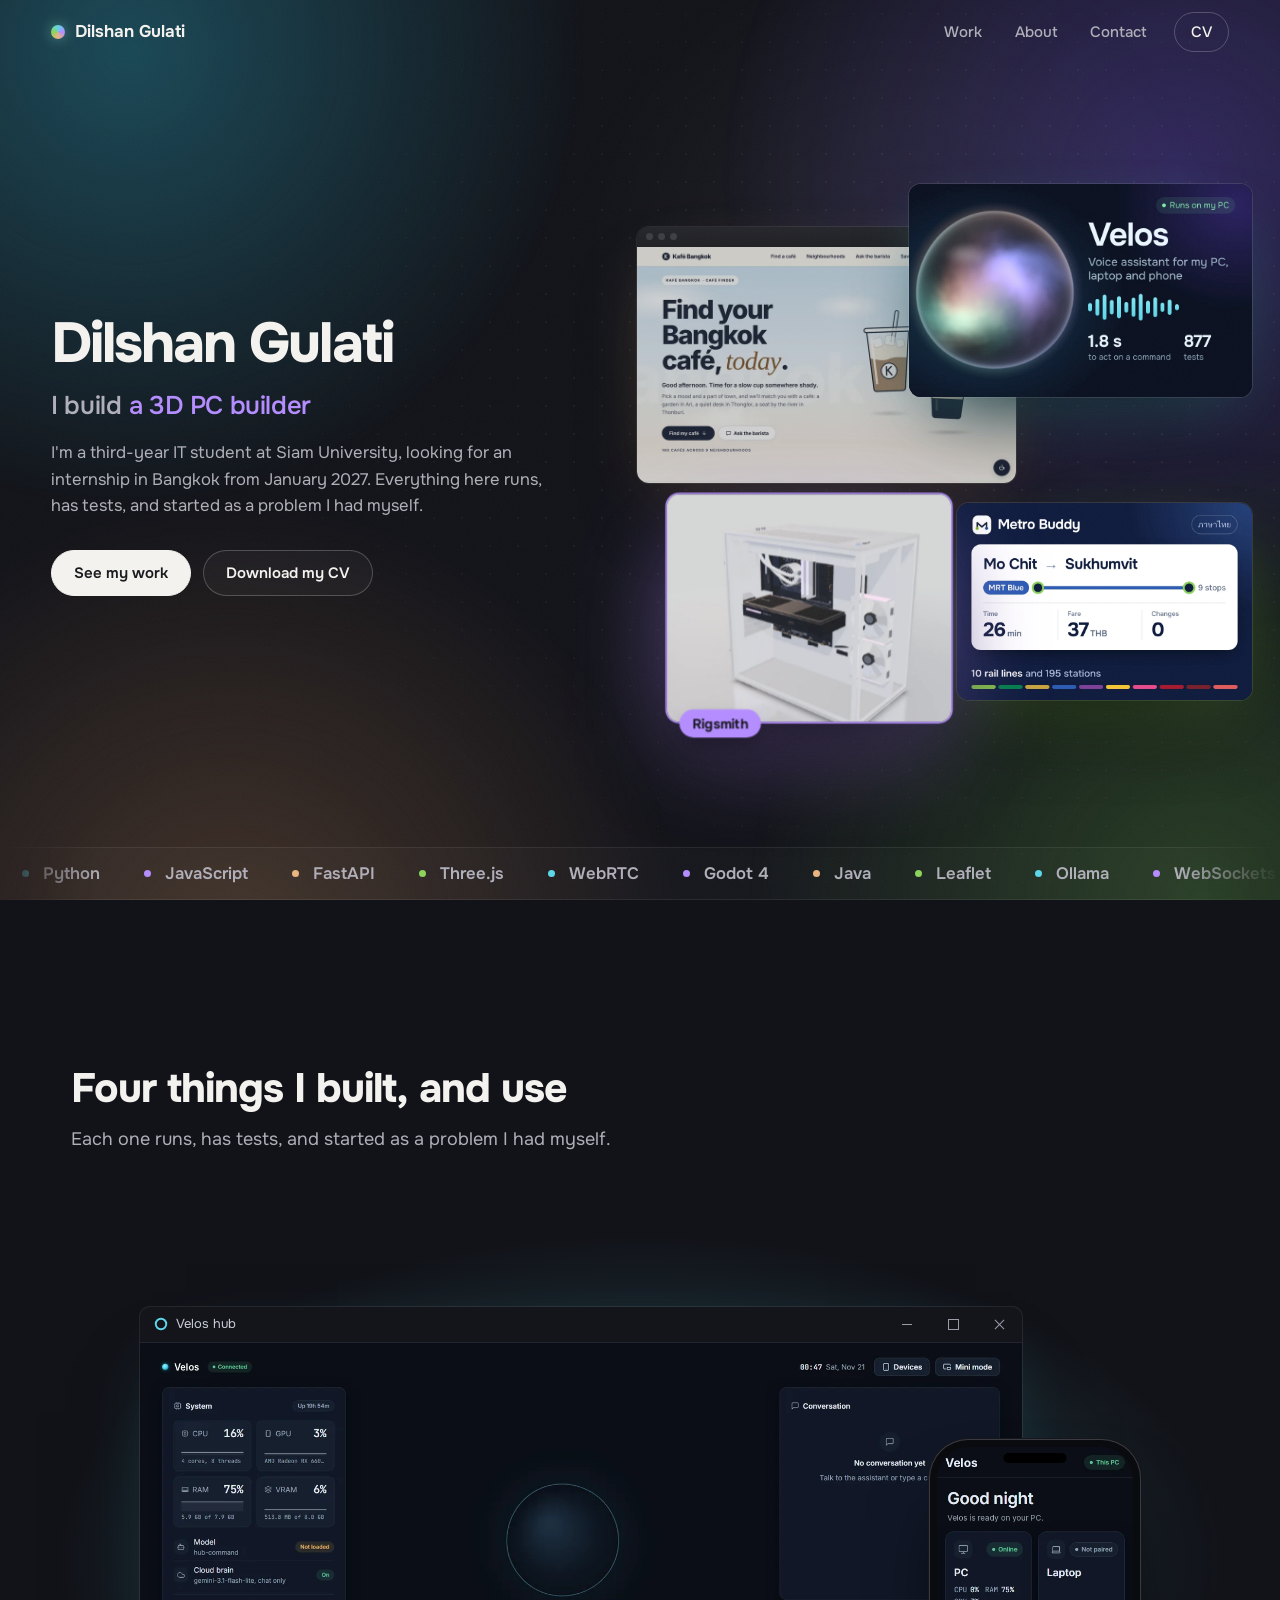
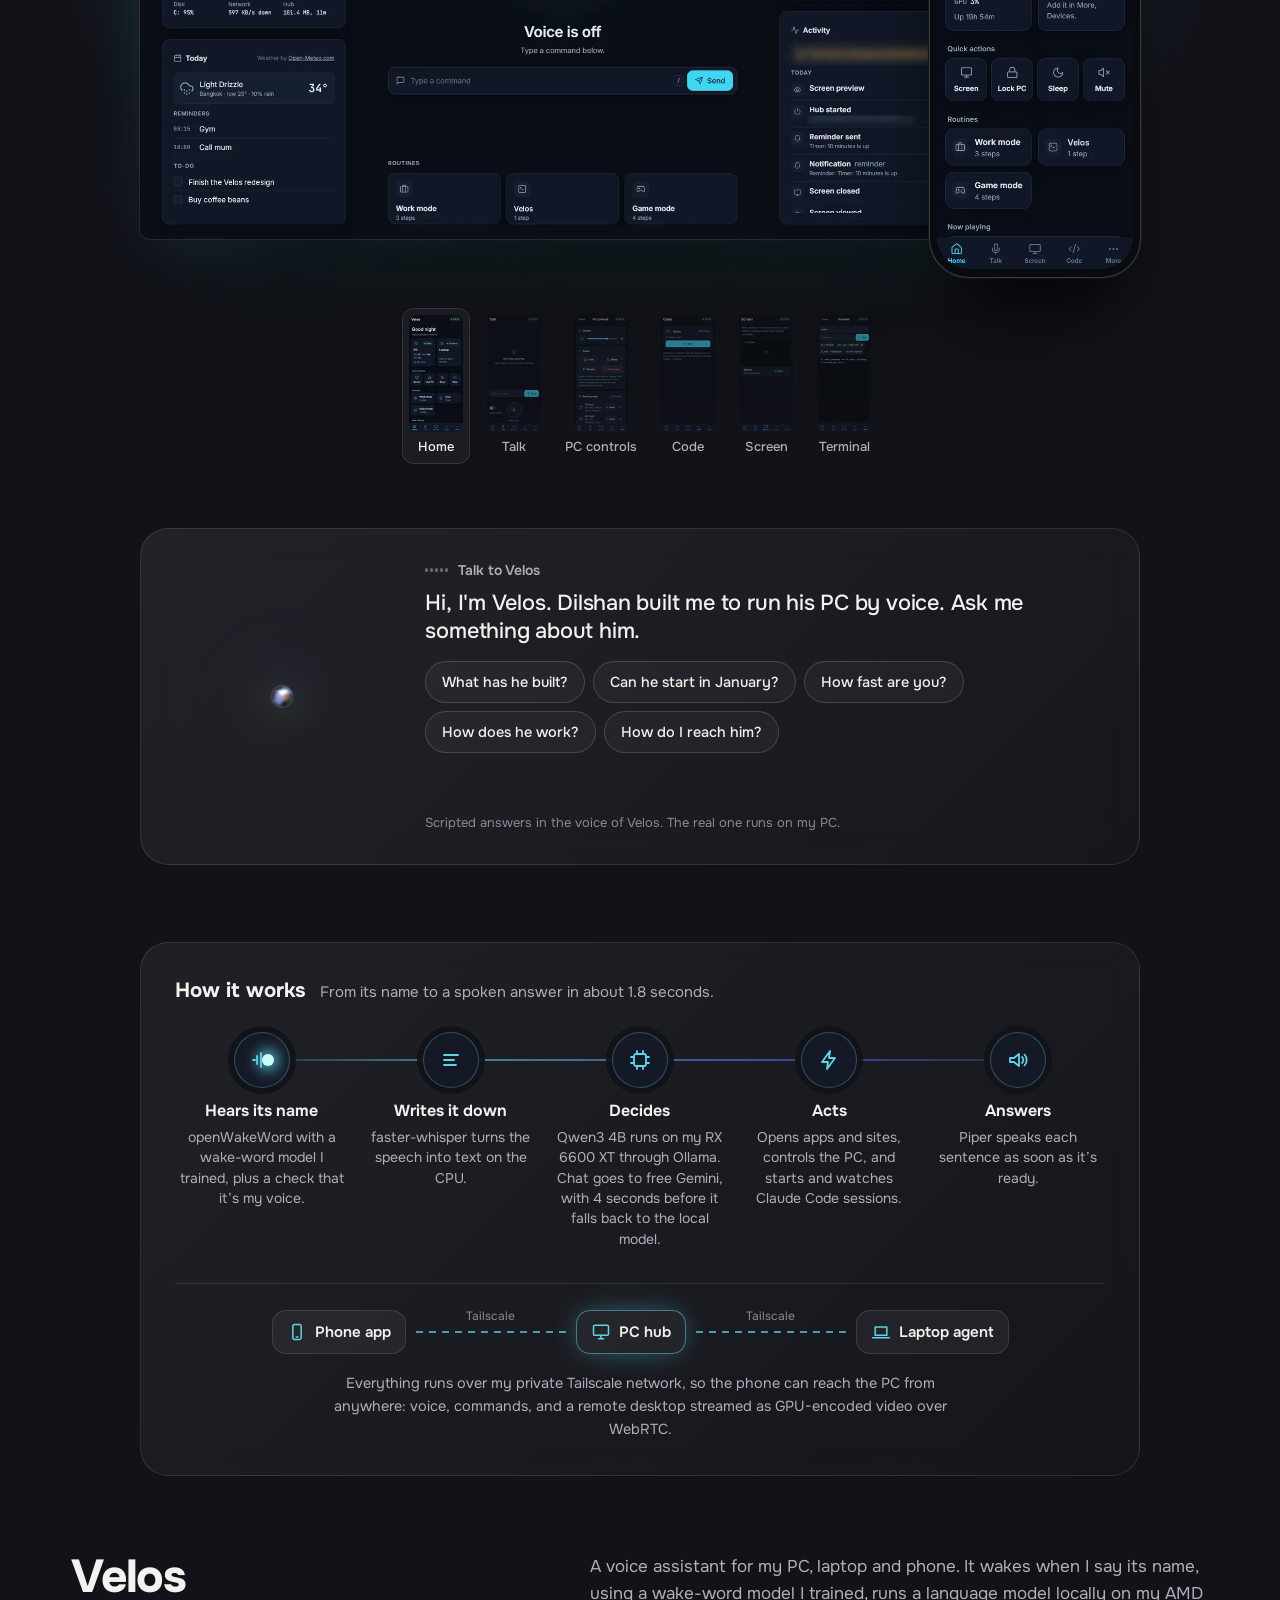
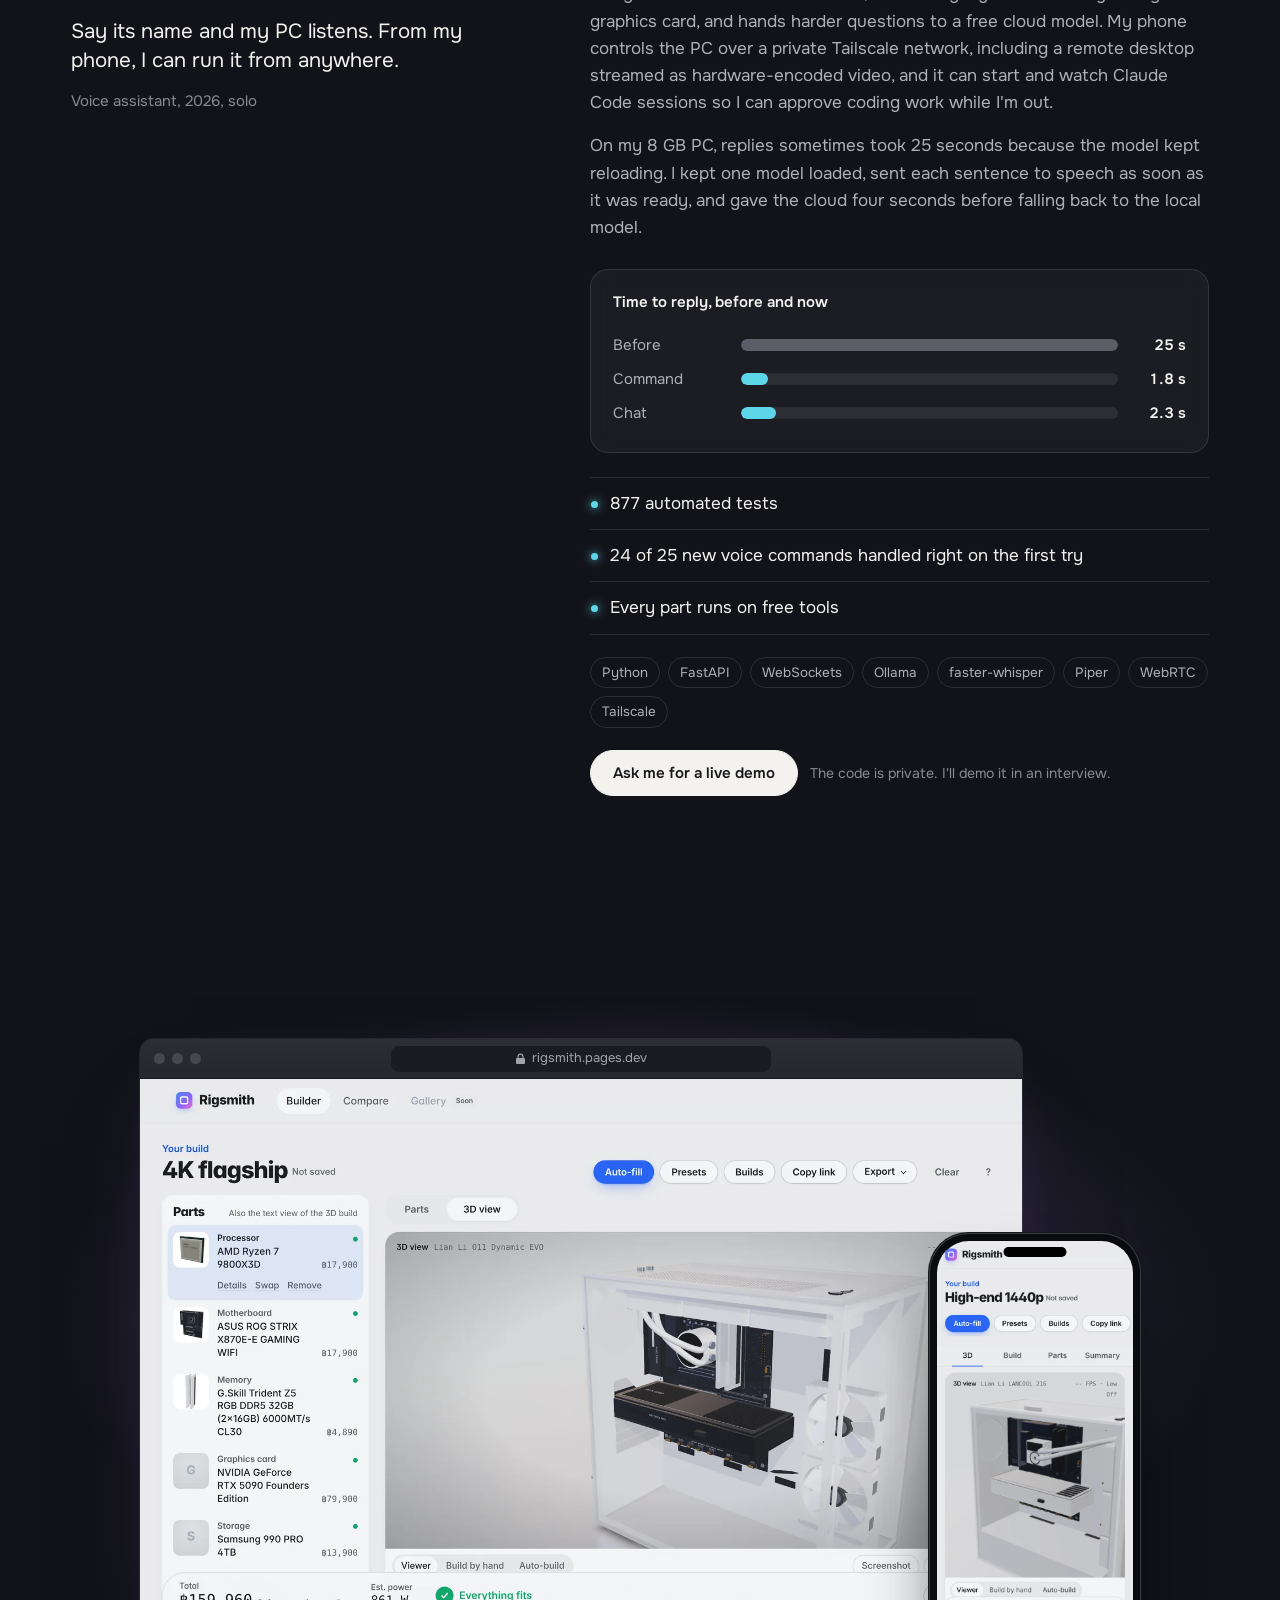
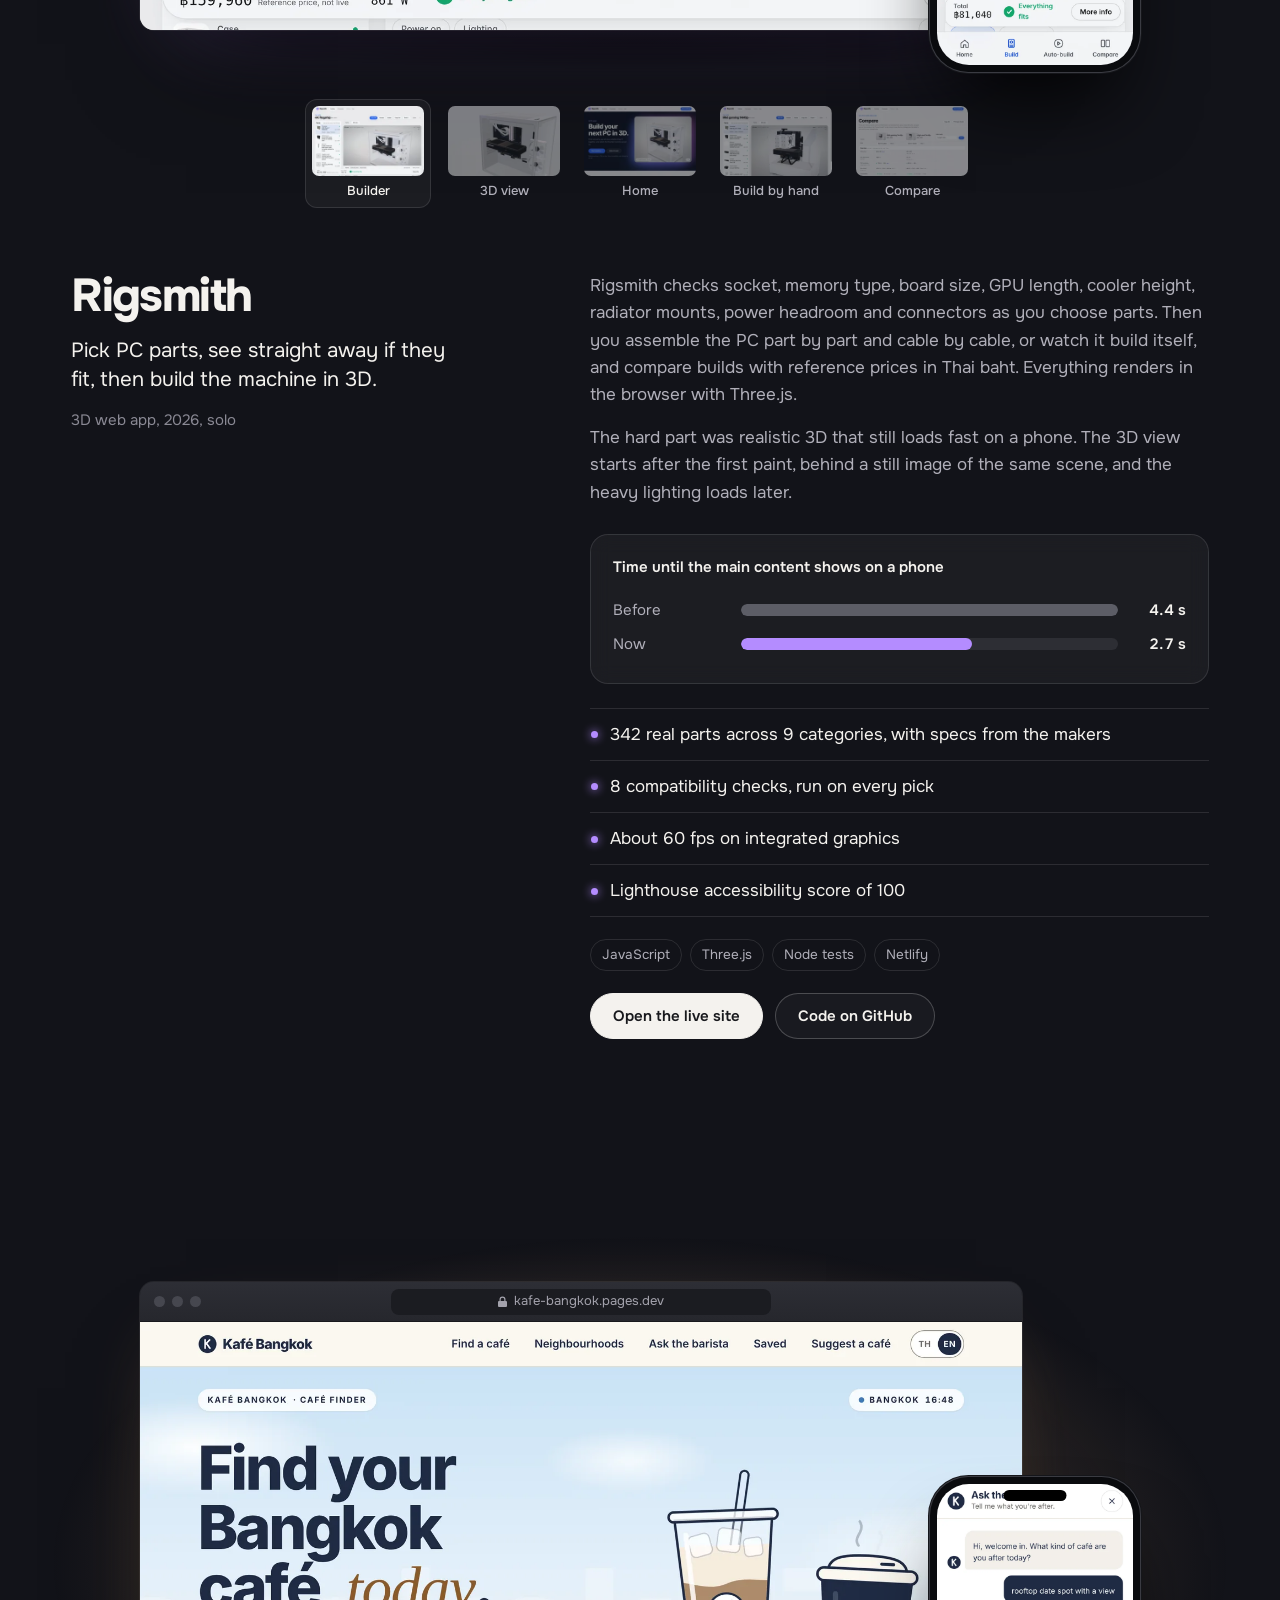
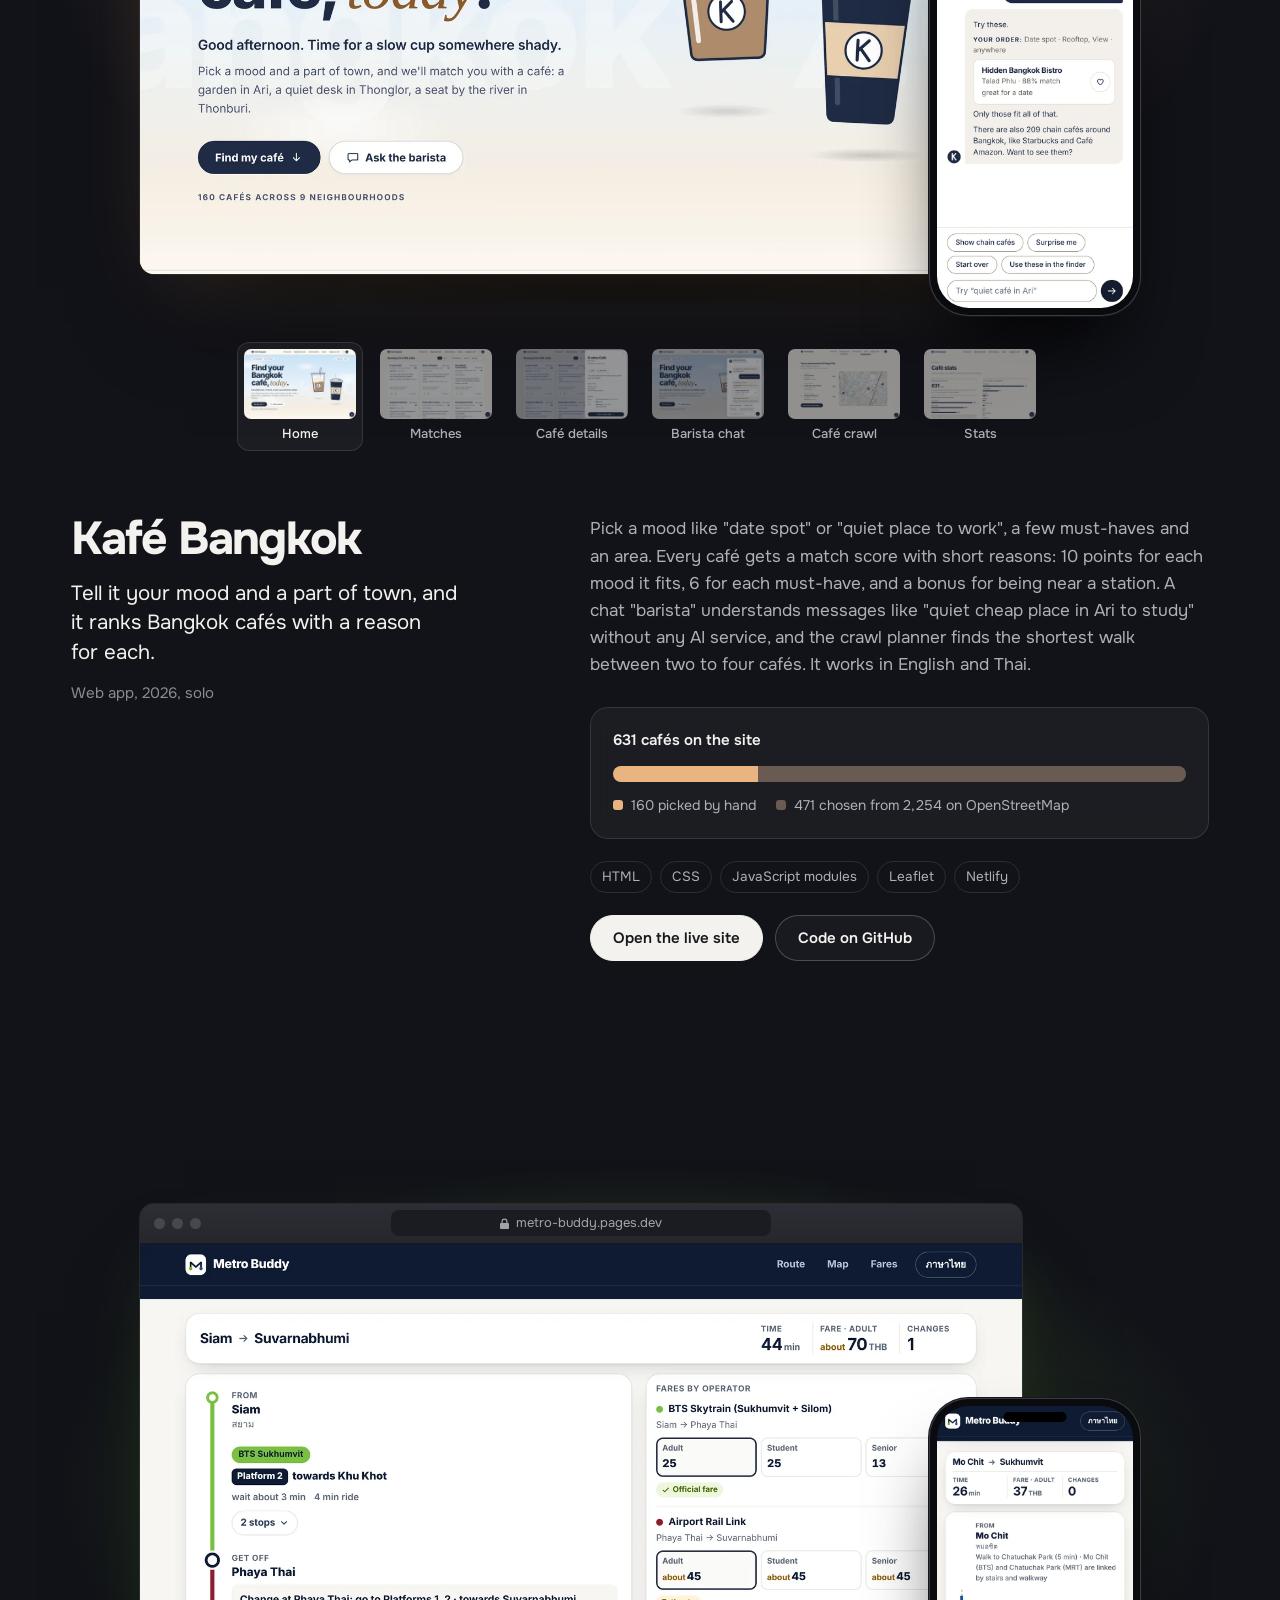
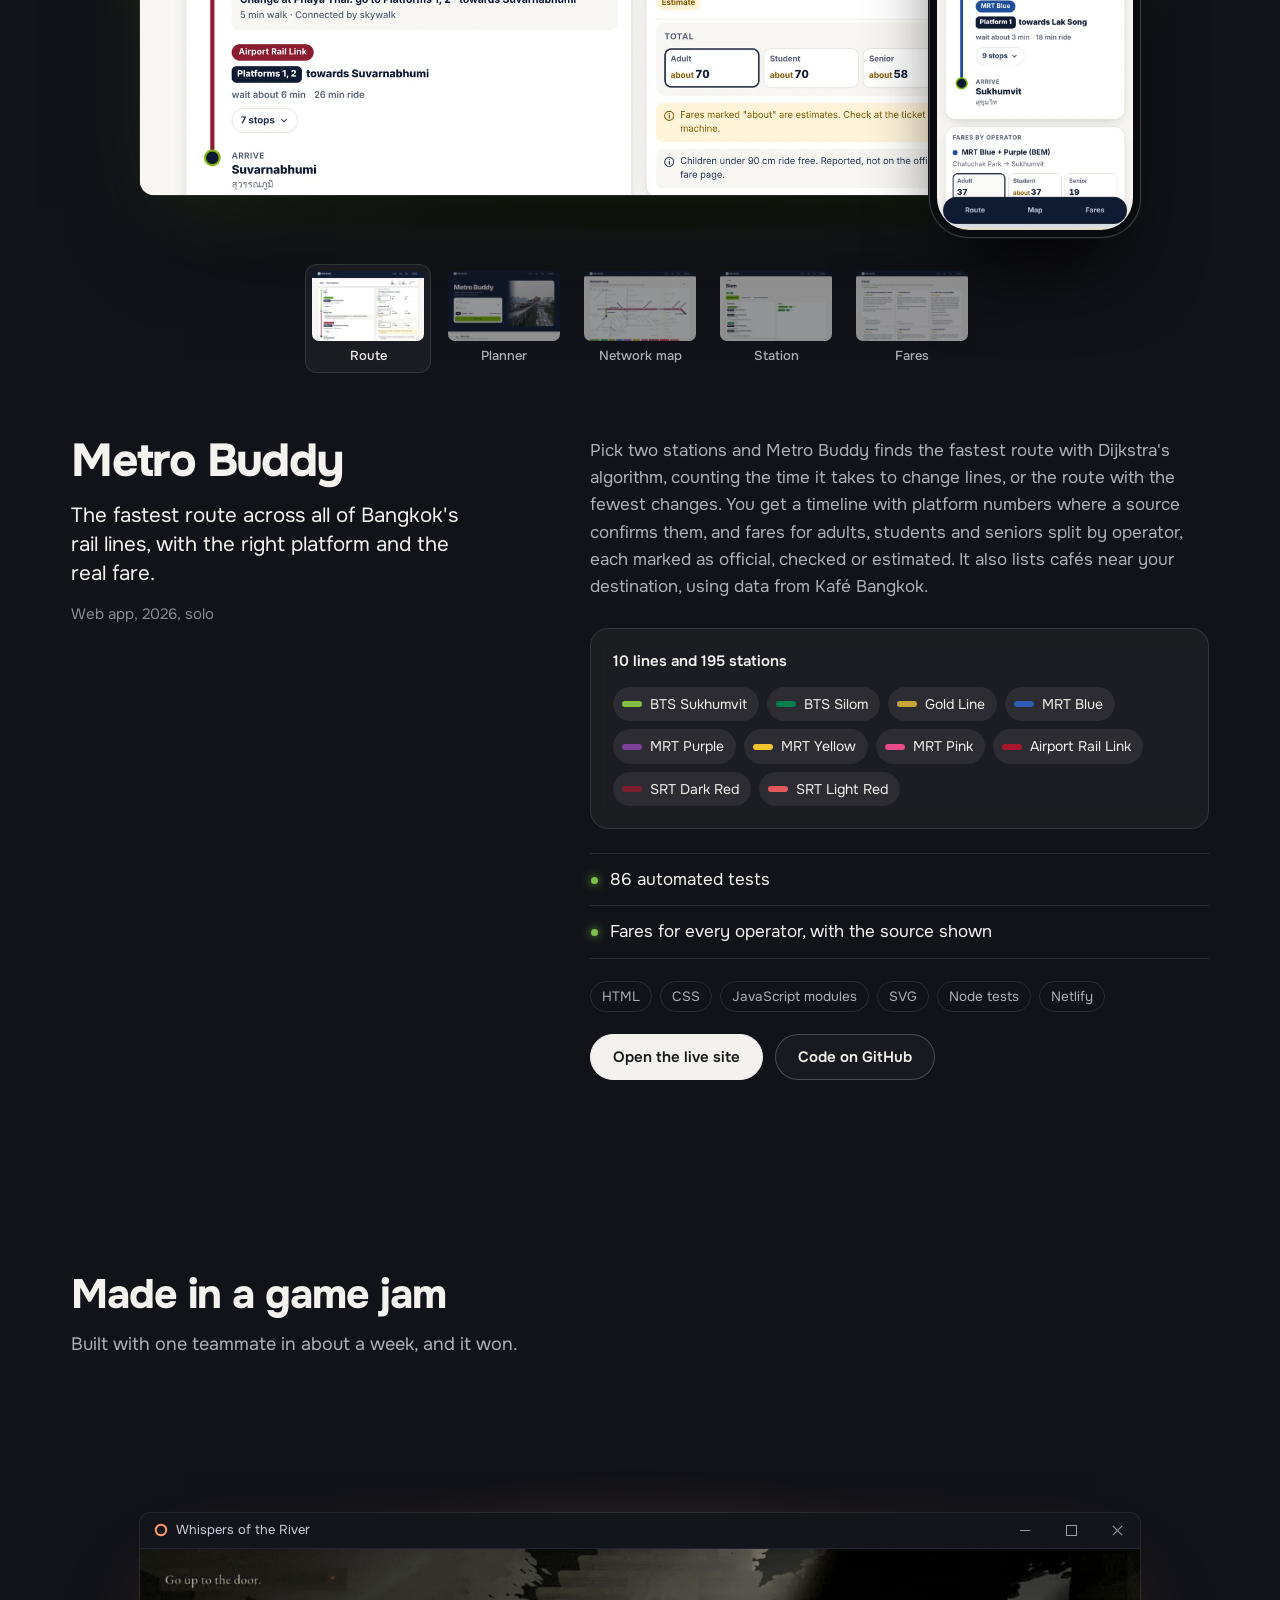
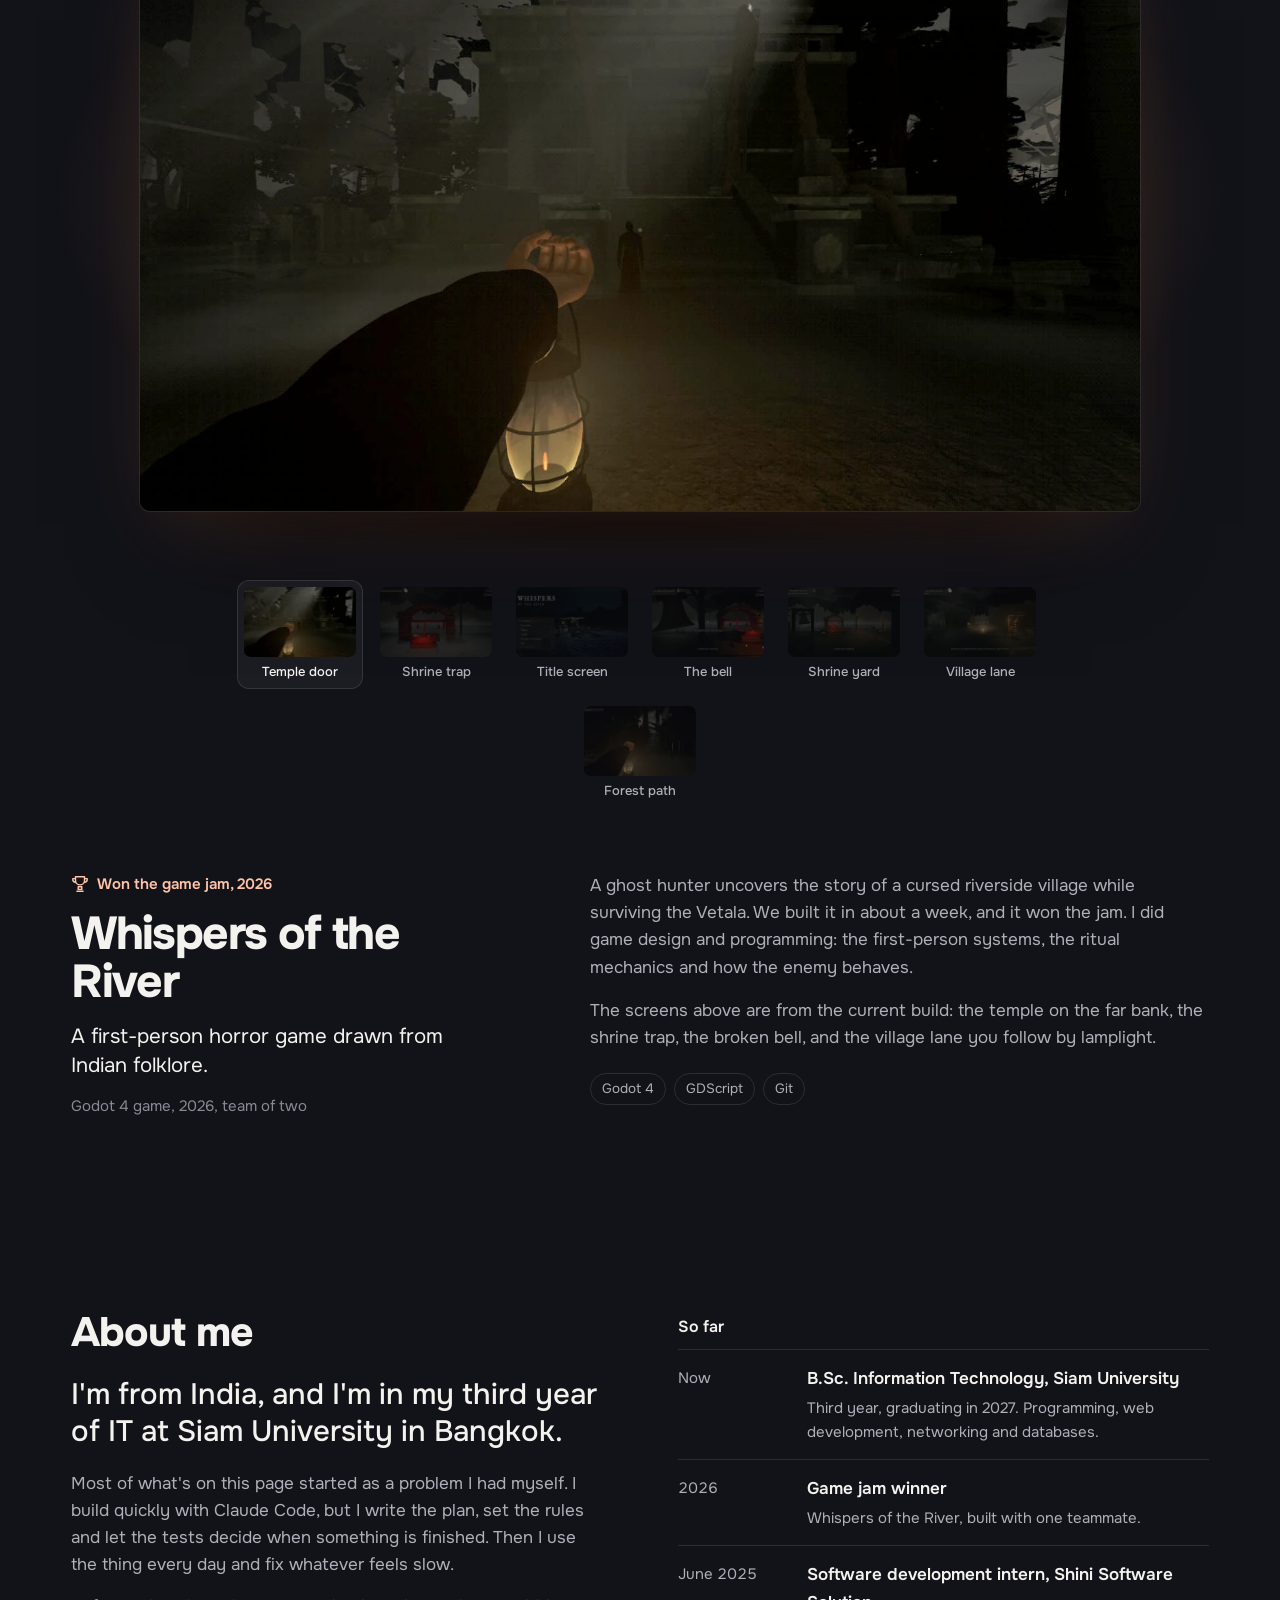
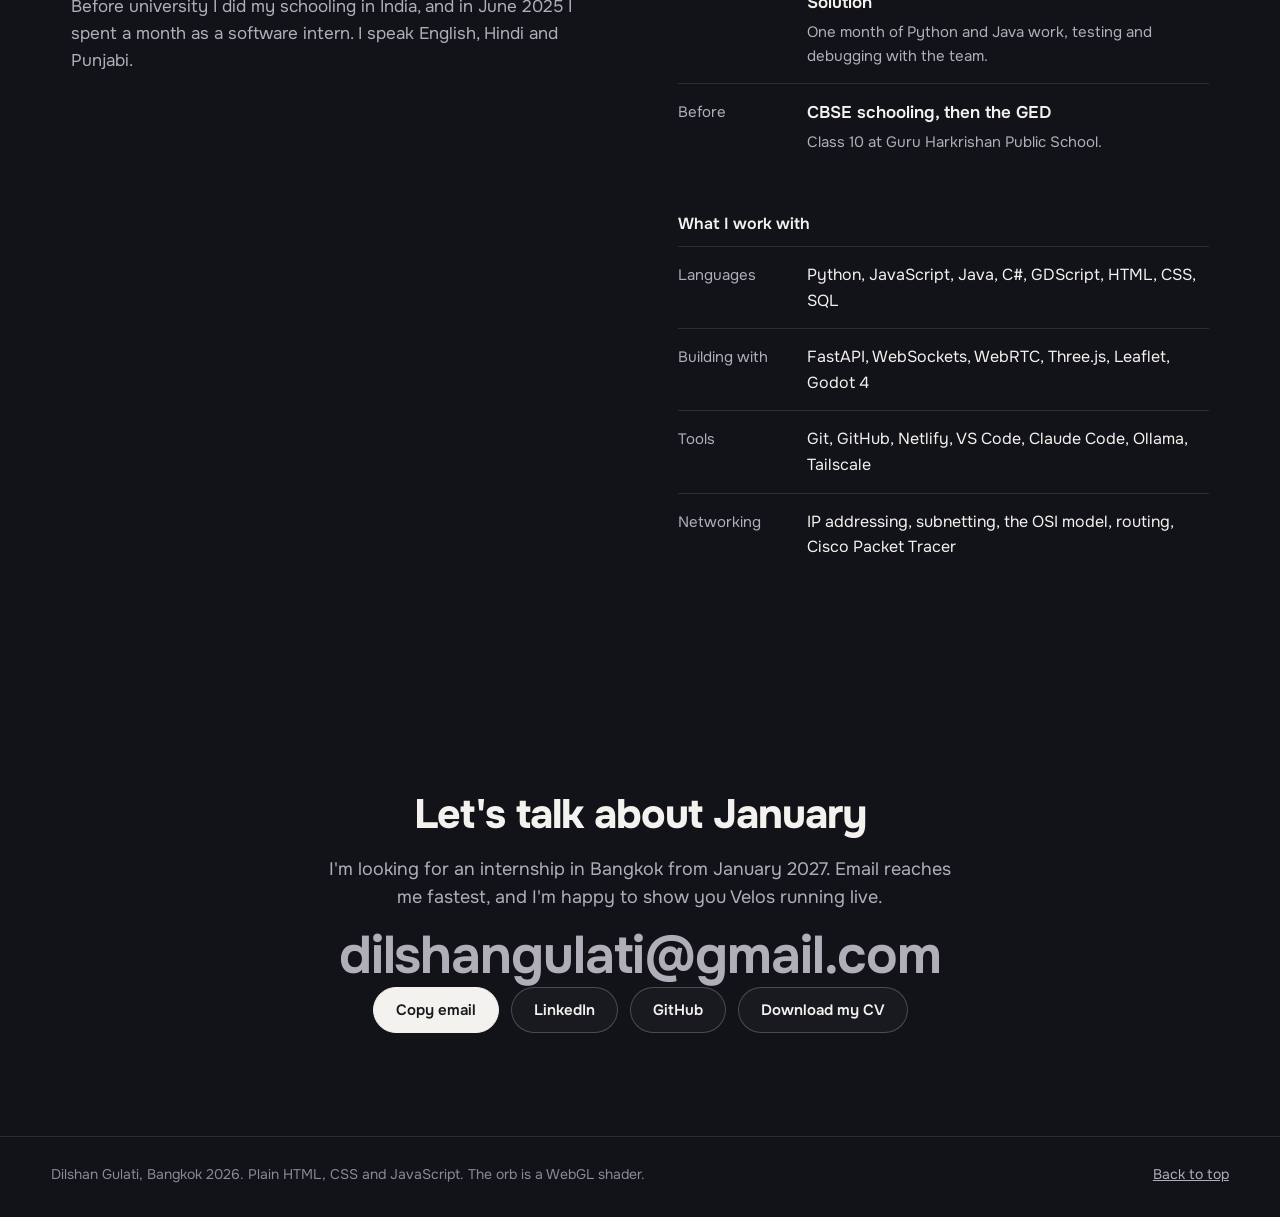
==== commit 927b68b3: "Move links to Cloudflare Pages Portfolio, CV and project links now point at the pages.dev addresses." ====
--- a/index.html
+++ b/index.html
@@ -6,16 +6,16 @@
 <title>Dilshan Gulati</title>
 <meta name="description" content="Dilshan Gulati, IT student in Bangkok. I built Velos, a voice assistant that runs my PC, plus Rigsmith, Kafé Bangkok and Metro Buddy. Looking for an internship from January 2027.">
 <meta name="theme-color" content="#1D1E23">
-<link rel="canonical" href="https://dilshanportfolio1.netlify.app/">
+<link rel="canonical" href="https://dilshangulati.pages.dev/">
 <meta property="og:type" content="website">
 <meta property="og:title" content="Dilshan Gulati">
 <meta property="og:description" content="IT student in Bangkok. Voice assistant, 3D PC builder, café finder and rail planner, all built and used by me.">
-<meta property="og:url" content="https://dilshanportfolio1.netlify.app/">
-<meta property="og:image" content="https://dilshanportfolio1.netlify.app/og.png">
+<meta property="og:url" content="https://dilshangulati.pages.dev/">
+<meta property="og:image" content="https://dilshangulati.pages.dev/og.png">
 <meta name="twitter:card" content="summary_large_image">
 <link rel="icon" href="favicon.svg" type="image/svg+xml">
 <link rel="apple-touch-icon" href="apple-touch-icon.png">
-<script type="application/ld+json">{"@context": "https://schema.org", "@type": "Person", "name": "Dilshan Gulati", "url": "https://dilshanportfolio1.netlify.app/", "email": "mailto:dilshangulati@gmail.com", "jobTitle": "IT student", "alumniOf": {"@type": "CollegeOrUniversity", "name": "Siam University"}, "address": {"@type": "PostalAddress", "addressLocality": "Bangkok", "addressCountry": "TH"}, "knowsLanguage": ["English", "Hindi", "Punjabi"], "sameAs": ["https://github.com/dilshangulati07", "https://www.linkedin.com/in/dilshan-gulati-b351913b2/"]}</script>
+<script type="application/ld+json">{"@context": "https://schema.org", "@type": "Person", "name": "Dilshan Gulati", "url": "https://dilshangulati.pages.dev/", "email": "mailto:dilshangulati@gmail.com", "jobTitle": "IT student", "alumniOf": {"@type": "CollegeOrUniversity", "name": "Siam University"}, "address": {"@type": "PostalAddress", "addressLocality": "Bangkok", "addressCountry": "TH"}, "knowsLanguage": ["English", "Hindi", "Punjabi"], "sameAs": ["https://github.com/dilshangulati07", "https://www.linkedin.com/in/dilshan-gulati-b351913b2/"]}</script>
 <link rel="preload" href="fonts/onest.woff2" as="font" type="font/woff2" crossorigin>
 <script>document.documentElement.classList.add("js")</script>
 <link rel="stylesheet" href="styles.css?v=11">
@@ -146,7 +146,7 @@
       <div class="stage">
         <div class="rig duo">
           <figure class="device browser">
-            <div class="bar"><span class="dots" aria-hidden="true"><i></i><i></i><i></i></span><span class="url">rigpc.netlify.app</span></div>
+            <div class="bar"><span class="dots" aria-hidden="true"><i></i><i></i><i></i></span><span class="url">rigsmith.pages.dev</span></div>
             <div class="screen"><img id="rigsmith-shot" src="img/rigsmith-builder.webp" width="1600" height="1000" alt="The Rigsmith builder with a 4K flagship build: parts list, live 3D view, total price, power and "Everything fits"." loading="lazy" decoding="async"></div>
           </figure>
           <figure class="device phone">
@@ -182,7 +182,7 @@
             <li>Lighthouse accessibility score of <span data-count="100">100</span></li>
           </ul>
           <p class="tags"><span>JavaScript</span><span>Three.js</span><span>Node tests</span><span>Netlify</span></p>
-          <p class="links"><a class="btn" href="https://rigpc.netlify.app" target="_blank" rel="noopener">Open the live site</a><a class="btn ghost" href="https://github.com/dilshangulati07/rigsmith" target="_blank" rel="noopener">Code on GitHub</a></p>
+          <p class="links"><a class="btn" href="https://rigsmith.pages.dev" target="_blank" rel="noopener">Open the live site</a><a class="btn ghost" href="https://github.com/dilshangulati07/rigsmith" target="_blank" rel="noopener">Code on GitHub</a></p>
         </div>
       </div>
     </article>
@@ -192,7 +192,7 @@
       <div class="stage">
         <div class="rig duo">
           <figure class="device browser">
-            <div class="bar"><span class="dots" aria-hidden="true"><i></i><i></i><i></i></span><span class="url">kafebangkok.netlify.app</span></div>
+            <div class="bar"><span class="dots" aria-hidden="true"><i></i><i></i><i></i></span><span class="url">kafe-bangkok.pages.dev</span></div>
             <div class="screen"><img id="kafe-shot" src="img/kafe-hero.webp" width="1600" height="1000" alt="Kafé Bangkok home page: Find your Bangkok café, today, with two illustrated coffee cups." loading="lazy" decoding="async"></div>
           </figure>
           <figure class="device phone">
@@ -222,7 +222,7 @@
             <p class="legend"><span><i class="k a"></i>160 picked by hand</span><span><i class="k b"></i>471 chosen from 2,254 on OpenStreetMap</span></p>
           </figure>
           <p class="tags"><span>HTML</span><span>CSS</span><span>JavaScript modules</span><span>Leaflet</span><span>Netlify</span></p>
-          <p class="links"><a class="btn" href="https://kafebangkok.netlify.app" target="_blank" rel="noopener">Open the live site</a><a class="btn ghost" href="https://github.com/dilshangulati07/kafe-bangkok" target="_blank" rel="noopener">Code on GitHub</a></p>
+          <p class="links"><a class="btn" href="https://kafe-bangkok.pages.dev" target="_blank" rel="noopener">Open the live site</a><a class="btn ghost" href="https://github.com/dilshangulati07/kafe-bangkok" target="_blank" rel="noopener">Code on GitHub</a></p>
         </div>
       </div>
     </article>
@@ -232,7 +232,7 @@
       <div class="stage">
         <div class="rig duo">
           <figure class="device browser">
-            <div class="bar"><span class="dots" aria-hidden="true"><i></i><i></i><i></i></span><span class="url">metro-buddy.netlify.app</span></div>
+            <div class="bar"><span class="dots" aria-hidden="true"><i></i><i></i><i></i></span><span class="url">metro-buddy.pages.dev</span></div>
             <div class="screen"><img id="metro-shot" src="img/metro-route.webp" width="1600" height="1000" alt="Metro Buddy route from Siam to Suvarnabhumi: a timeline with platforms, a change at Phaya Thai, and fares split by operator." loading="lazy" decoding="async"></div>
           </figure>
           <figure class="device phone">
@@ -266,7 +266,7 @@
             <li>Fares for every operator, with the source shown</li>
           </ul>
           <p class="tags"><span>HTML</span><span>CSS</span><span>JavaScript modules</span><span>SVG</span><span>Node tests</span><span>Netlify</span></p>
-          <p class="links"><a class="btn" href="https://metro-buddy.netlify.app" target="_blank" rel="noopener">Open the live site</a><a class="btn ghost" href="https://github.com/dilshangulati07/metro-buddy" target="_blank" rel="noopener">Code on GitHub</a></p>
+          <p class="links"><a class="btn" href="https://metro-buddy.pages.dev" target="_blank" rel="noopener">Open the live site</a><a class="btn ghost" href="https://github.com/dilshangulati07/metro-buddy" target="_blank" rel="noopener">Code on GitHub</a></p>
         </div>
       </div>
     </article>
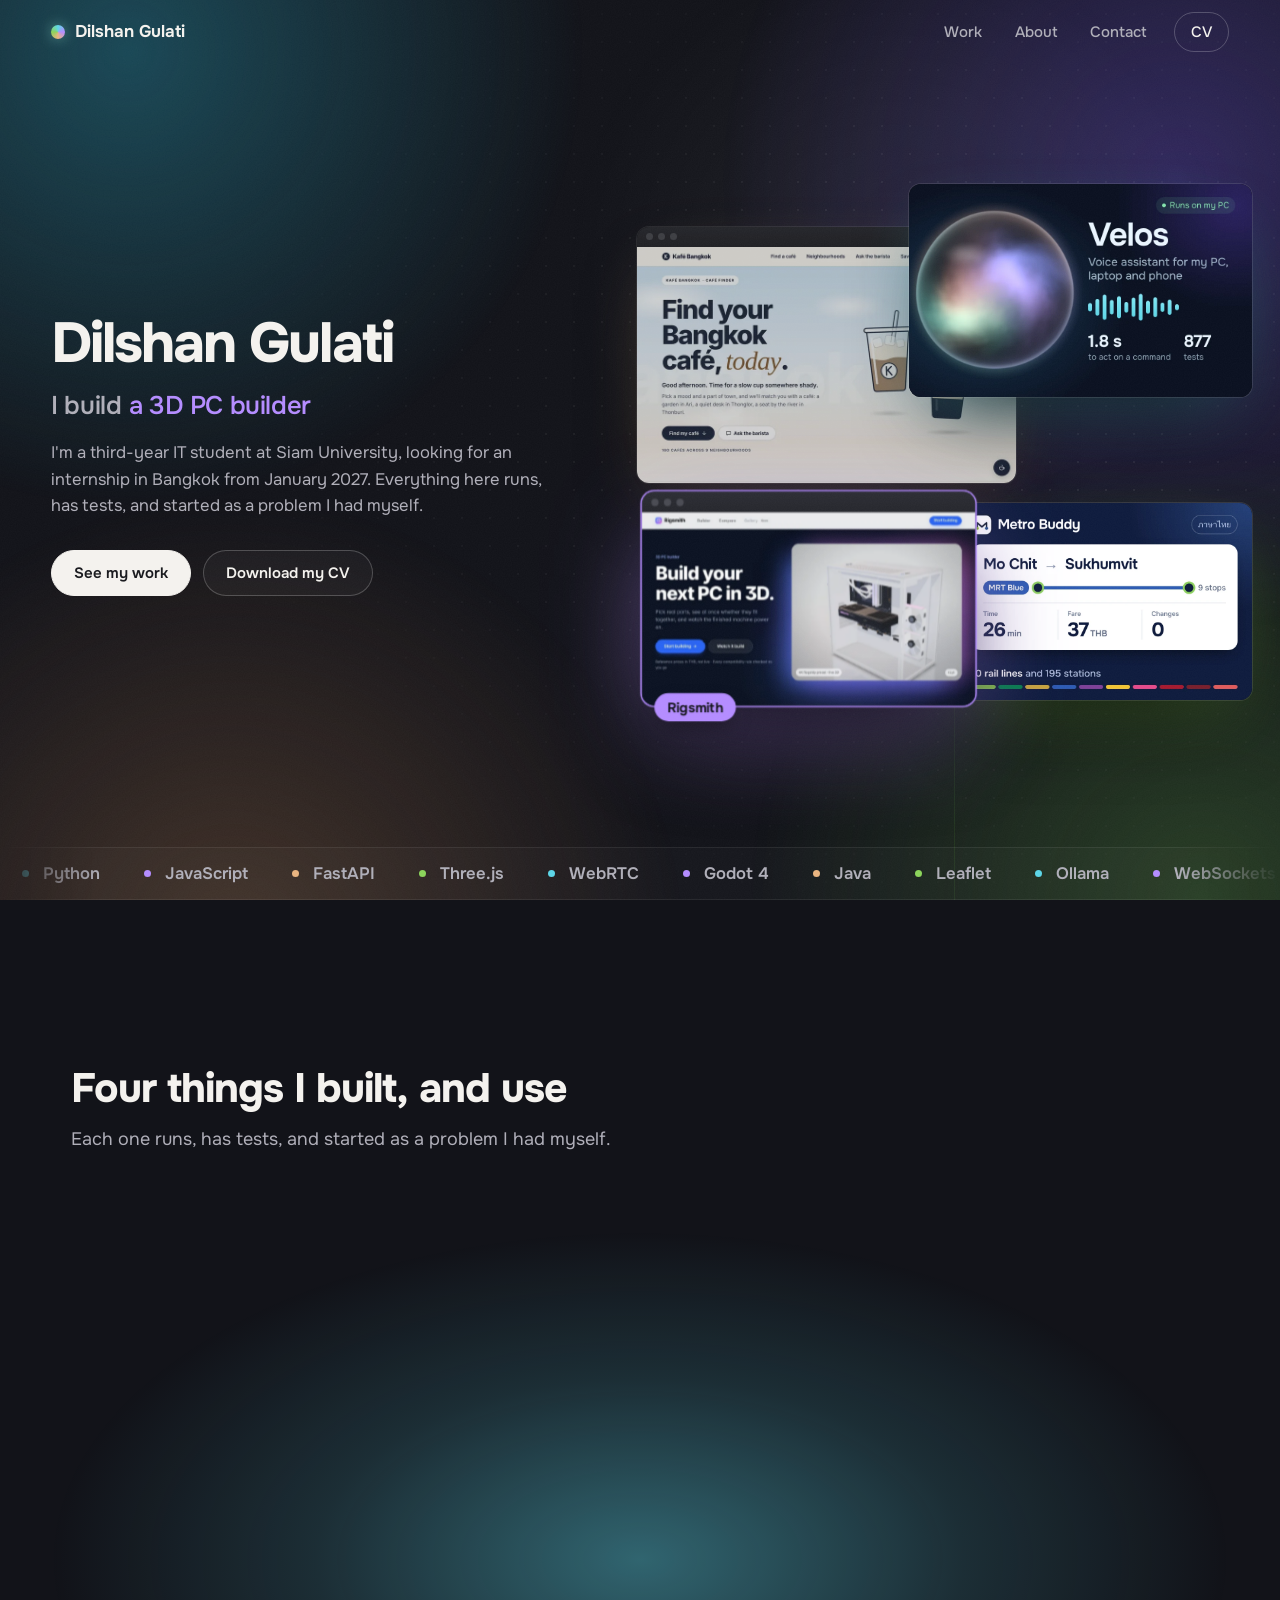
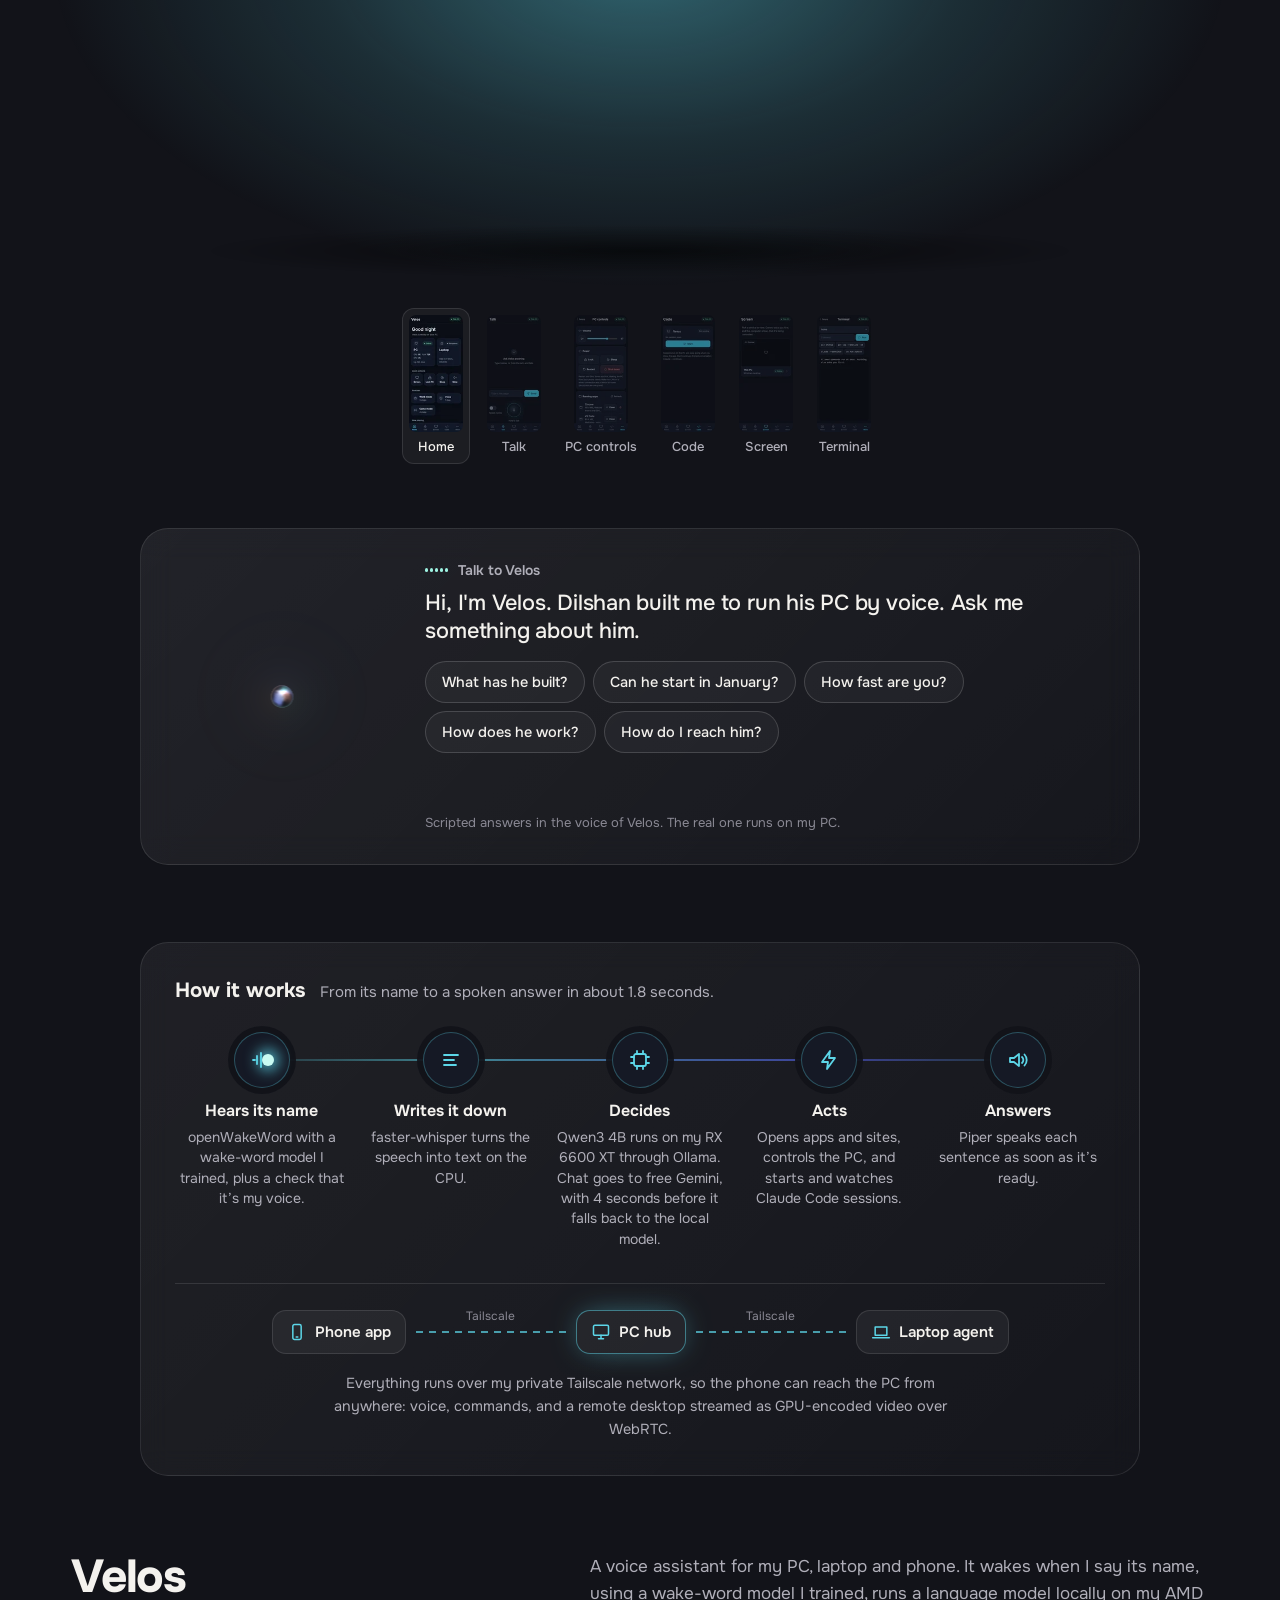
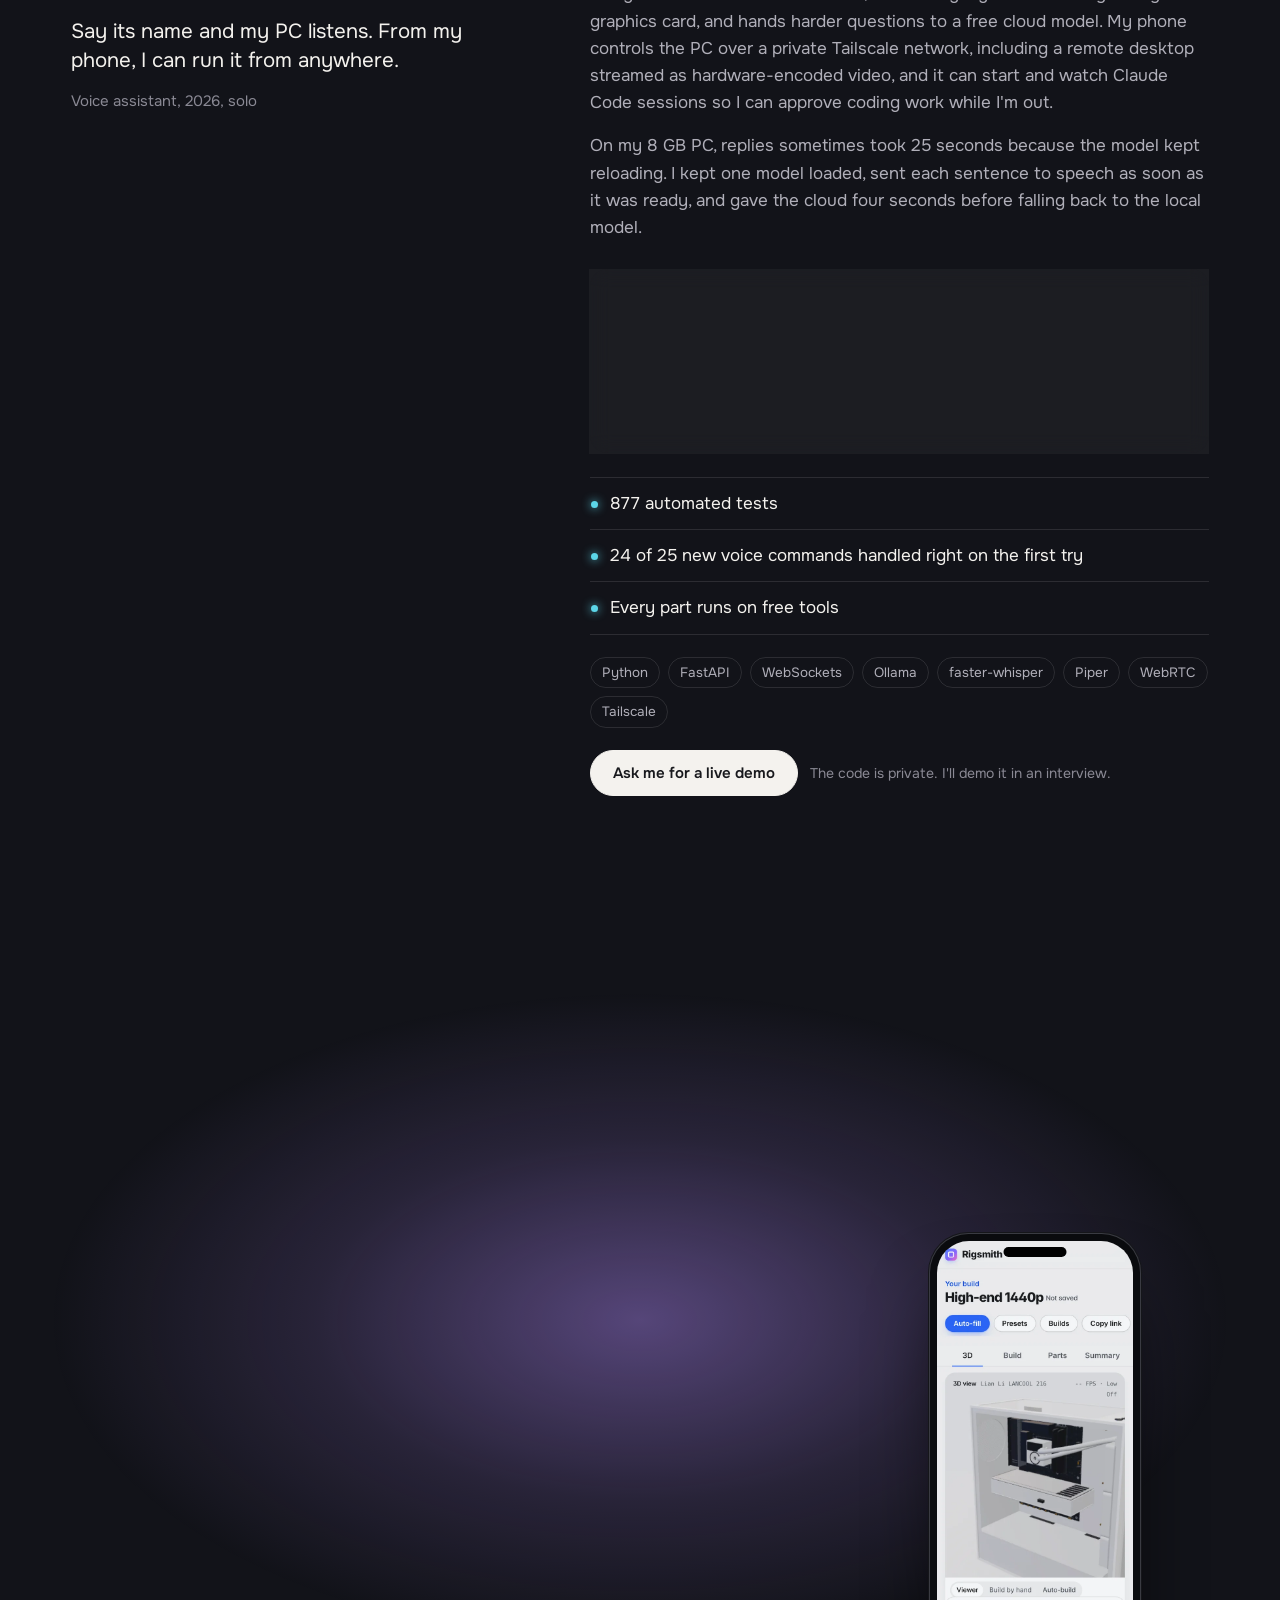
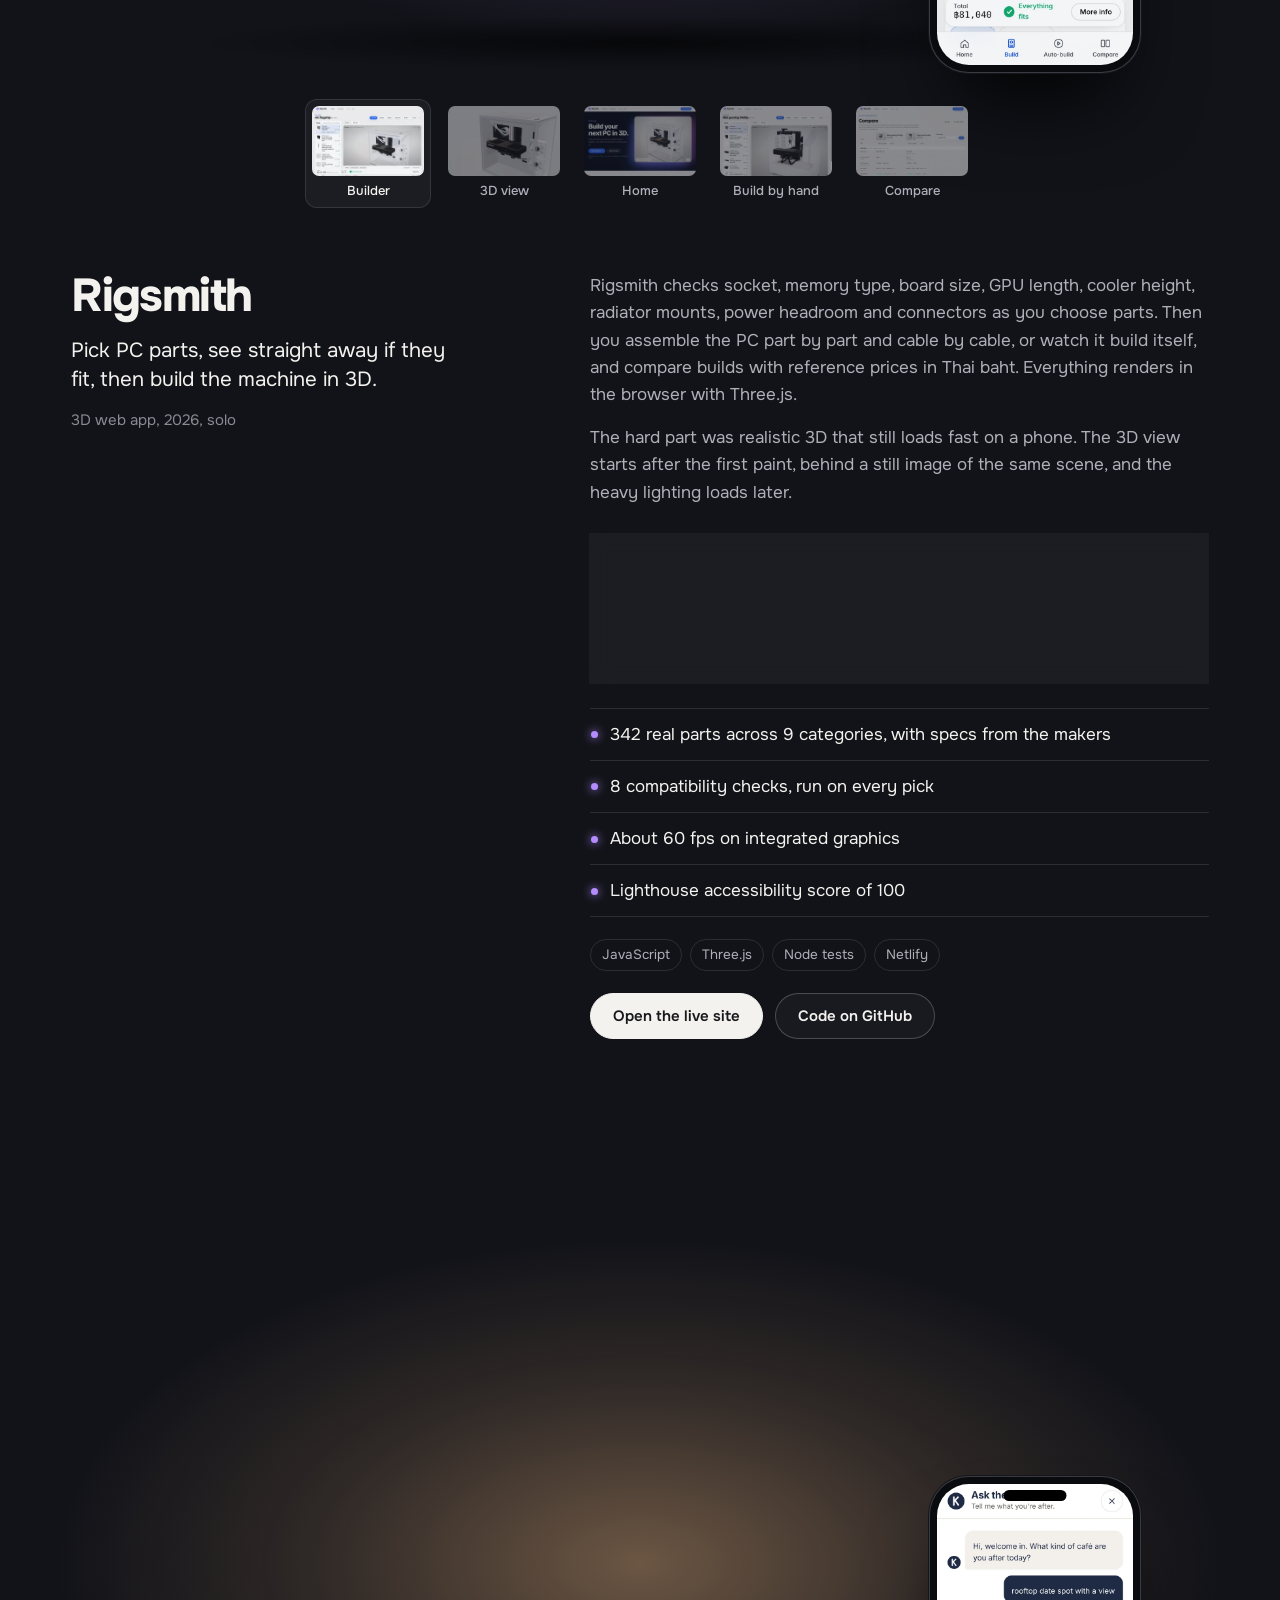
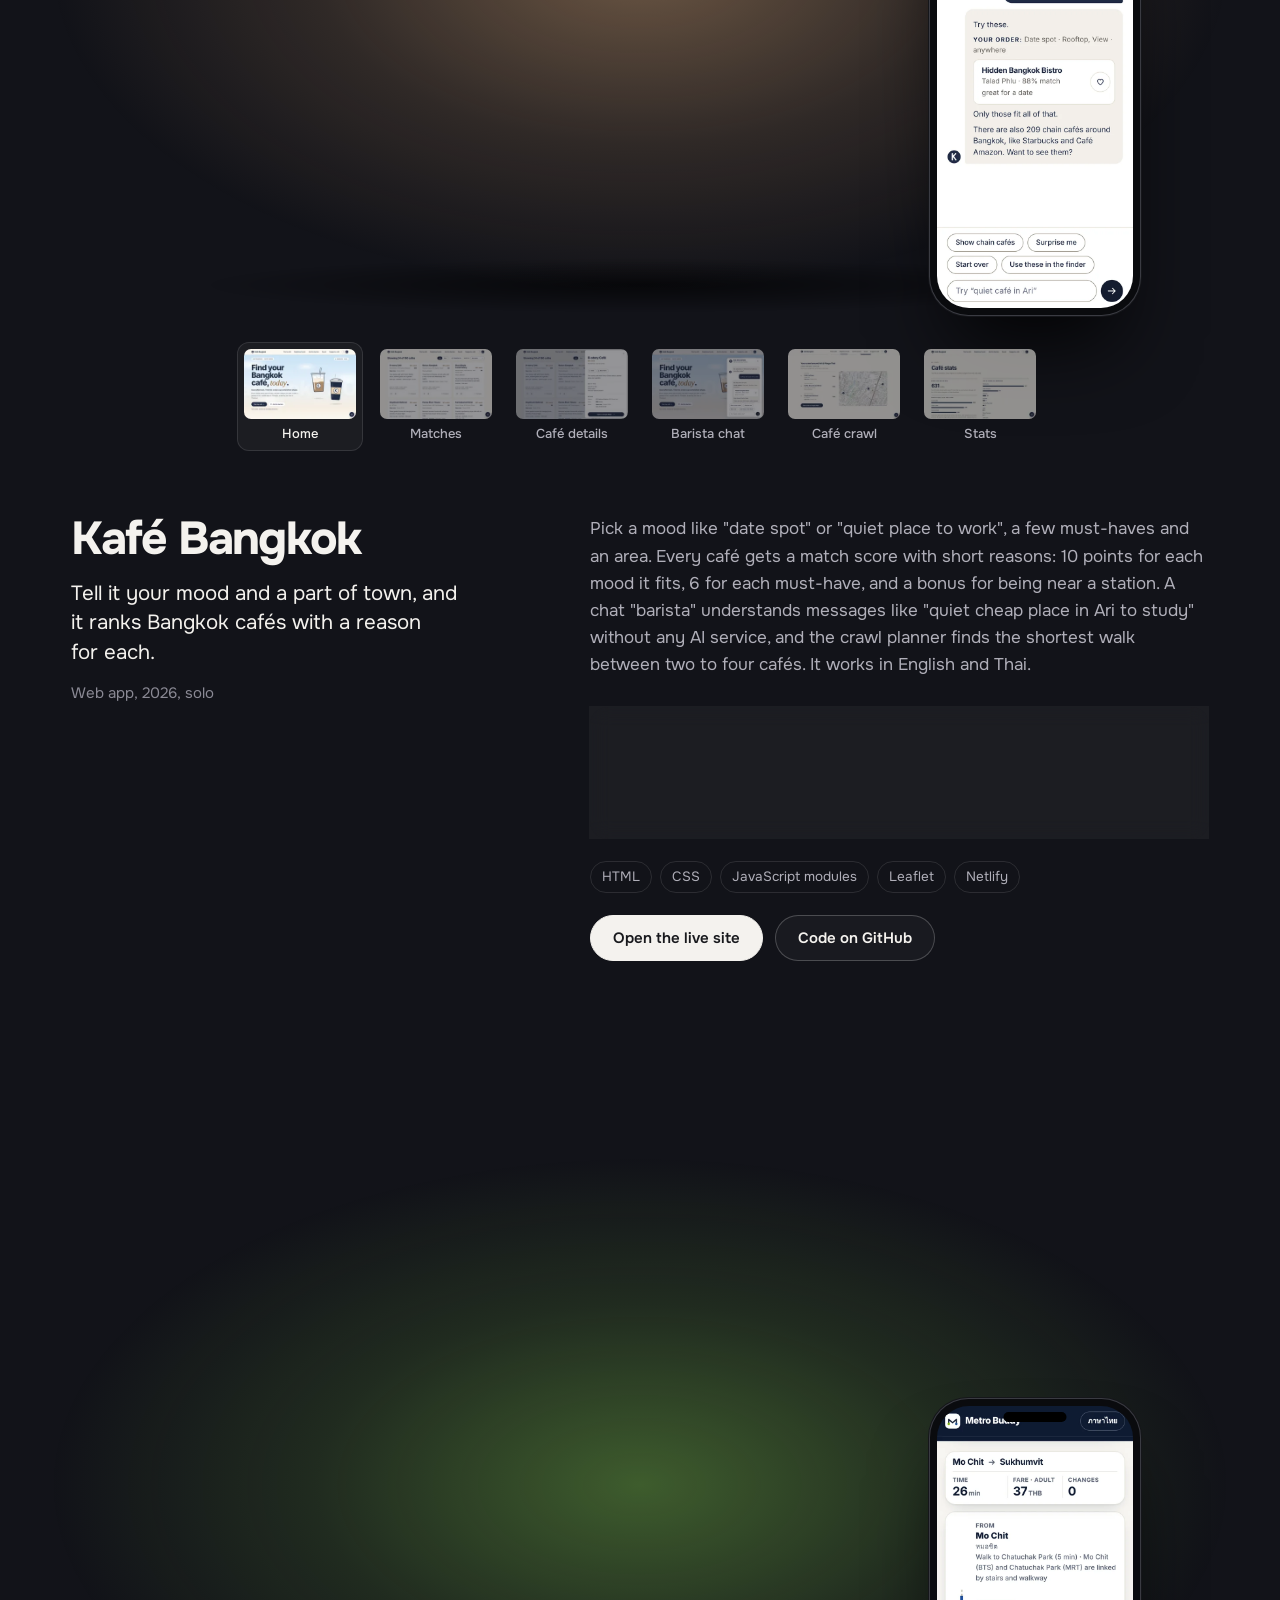
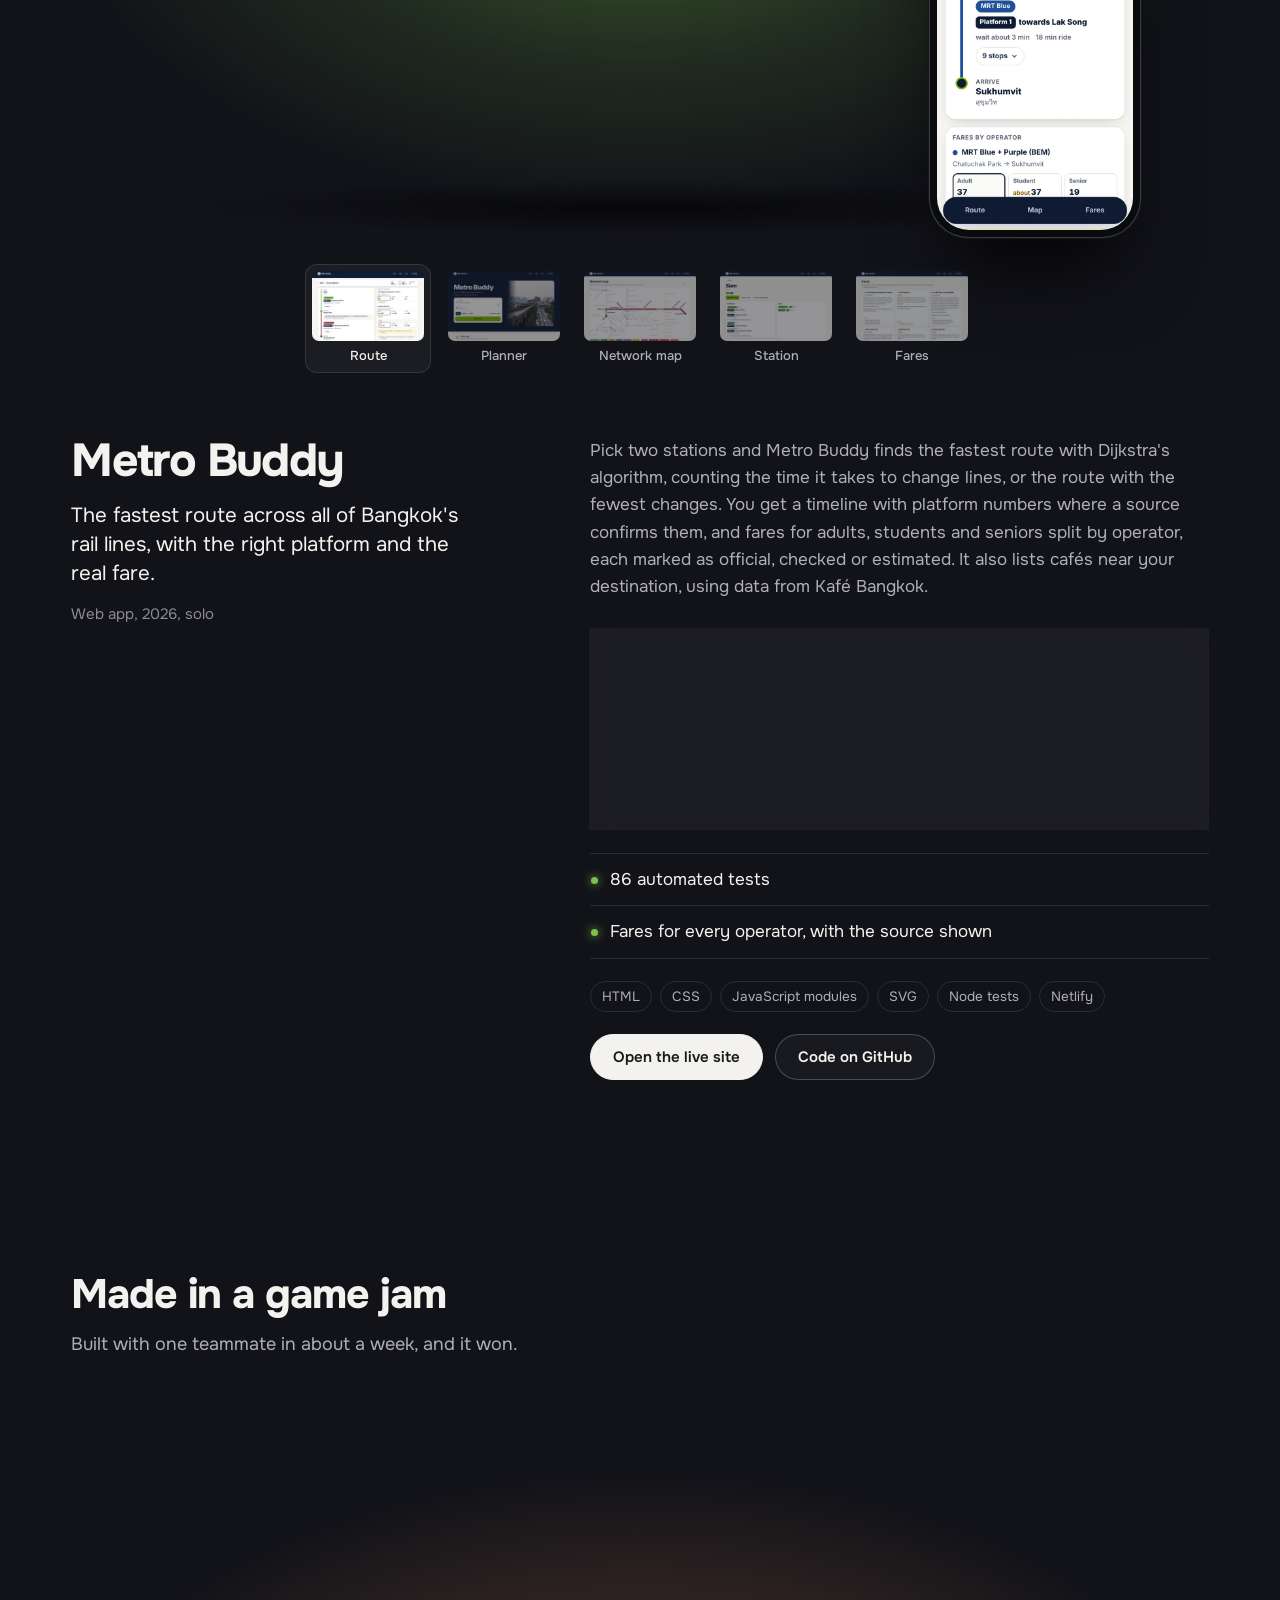
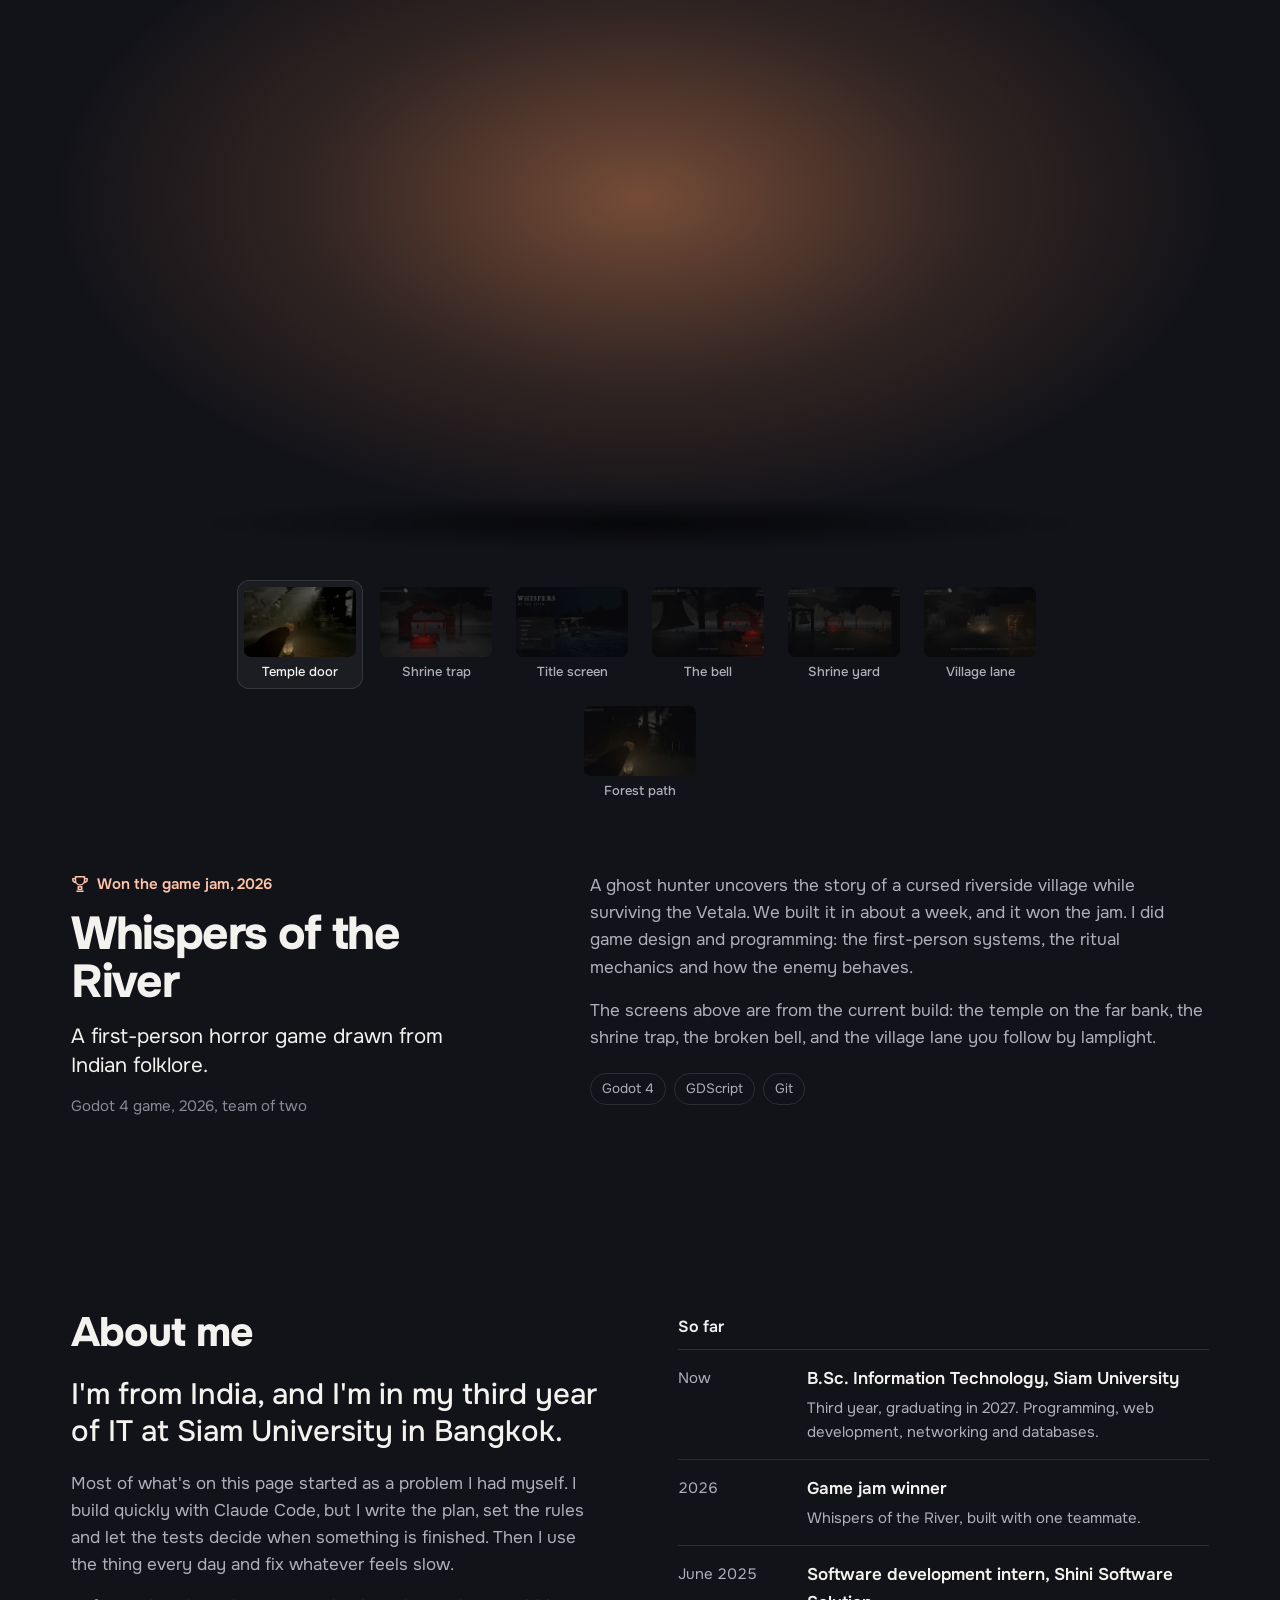
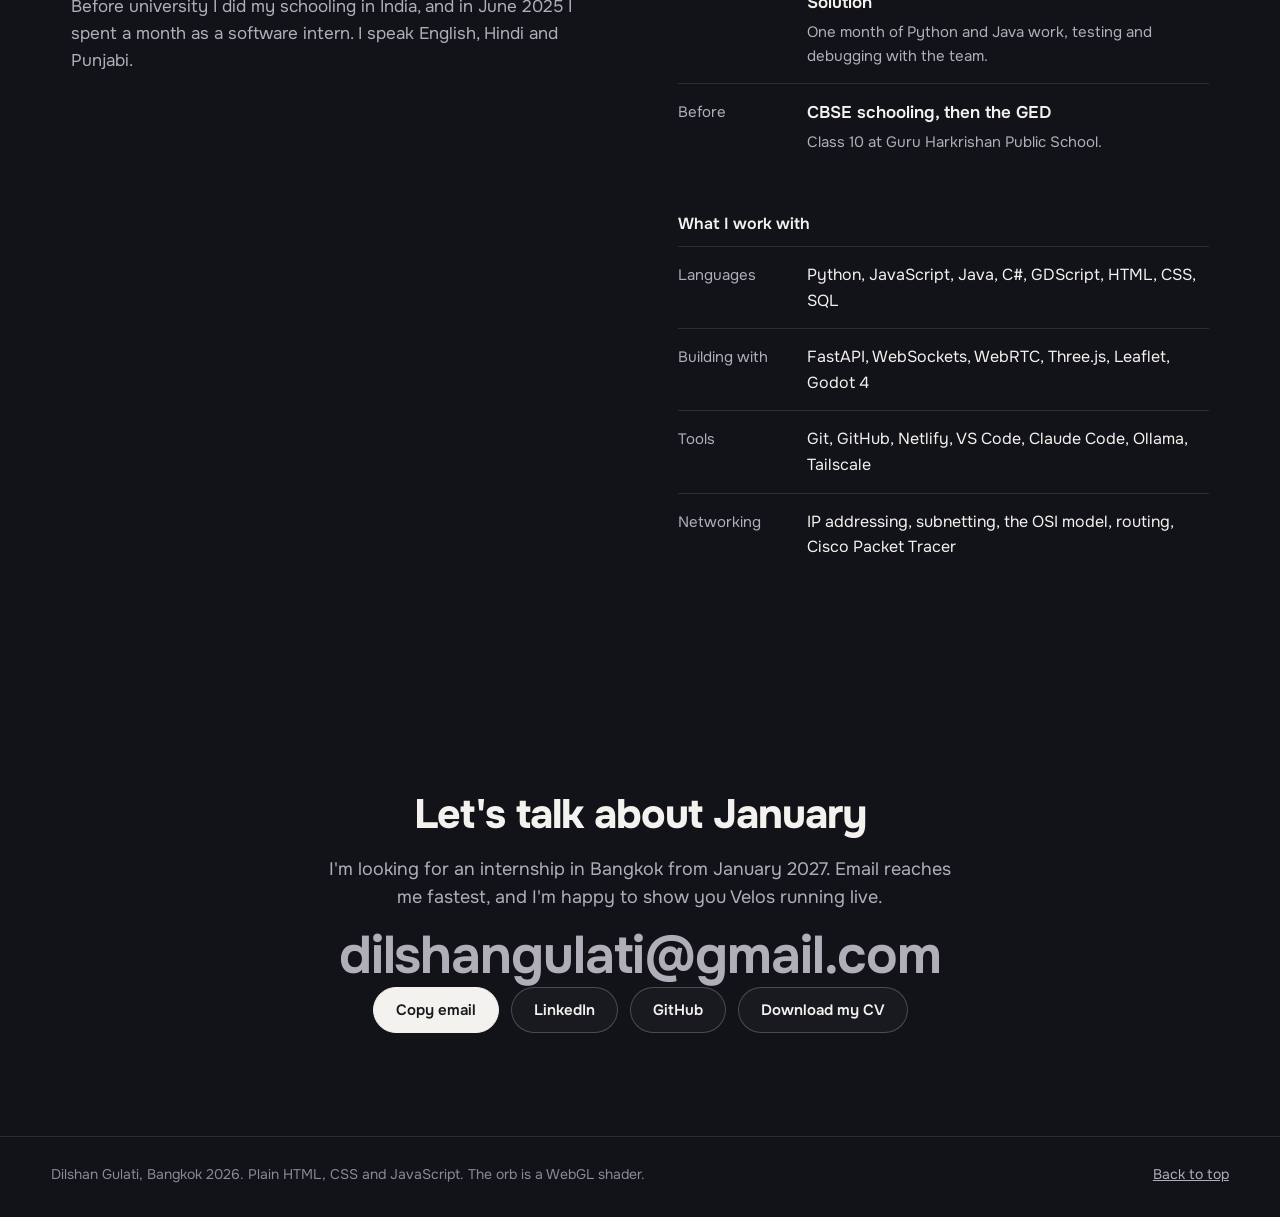
==== commit b7e556d7: "Show Rigsmith's front page in the hero card" ====
--- a/index.html
+++ b/index.html
@@ -18,7 +18,7 @@
 <script type="application/ld+json">{"@context": "https://schema.org", "@type": "Person", "name": "Dilshan Gulati", "url": "https://dilshangulati.pages.dev/", "email": "mailto:dilshangulati@gmail.com", "jobTitle": "IT student", "alumniOf": {"@type": "CollegeOrUniversity", "name": "Siam University"}, "address": {"@type": "PostalAddress", "addressLocality": "Bangkok", "addressCountry": "TH"}, "knowsLanguage": ["English", "Hindi", "Punjabi"], "sameAs": ["https://github.com/dilshangulati07", "https://www.linkedin.com/in/dilshan-gulati-b351913b2/"]}</script>
 <link rel="preload" href="fonts/onest.woff2" as="font" type="font/woff2" crossorigin>
 <script>document.documentElement.classList.add("js")</script>
-<link rel="stylesheet" href="styles.css?v=11">
+<link rel="stylesheet" href="styles.css?v=12">
 </head>
 <body>
 <div class="ambient" aria-hidden="true"><i class="b1"></i><i class="b2"></i><i class="b3"></i><i class="b4"></i></div>
@@ -50,7 +50,7 @@
           <span class="cframe"><span class="cbar"><i></i><i></i><i></i></span><img src="img/kafe-hero-800.webp" alt="" width="800" height="500" fetchpriority="high"></span><span class="tag">Kafé Bangkok</span>
         </a>
         <a class="card c-rig" href="#rigsmith" data-i="1" style="--c:#B48CFF;--d:.7;--k:1;--fd:8.5s;--fdl:-3s" aria-label="Rigsmith, 3D PC builder">
-          <span class="cframe"><img src="img/rigsmith-card.webp?v=2" alt="" width="800" height="640"></span><span class="tag">Rigsmith</span>
+          <span class="cframe"><span class="cbar"><i></i><i></i><i></i></span><img src="img/rigsmith-front.webp" alt="" width="900" height="520"></span><span class="tag">Rigsmith</span>
         </a>
         <a class="card c-velos" href="#velos" data-i="0" style="--c:#5CD6E8;--d:1.5;--k:2;--fd:6.5s;--fdl:-1.5s" aria-label="Velos, voice assistant">
           <span class="cframe"><img src="img/velos-card.webp?v=6" alt="" width="900" height="560"></span><span class="tag">Velos</span>
--- a/styles.css
+++ b/styles.css
@@ -96,7 +96,7 @@
 .tag{position:absolute;left:12px;bottom:-15px;padding:5px 12px;border-radius:99px;background:var(--c);color:#121319;font:650 13px var(--text);white-space:nowrap;opacity:0;translate:0 8px;transition:opacity .4s,translate .4s;box-shadow:0 8px 20px -6px rgba(0,0,0,.5)}
 .c-kafe{left:0;top:7%;width:64%;z-index:2}
 .c-velos{right:-4%;top:-1%;width:58%;z-index:3}
-.c-rig{left:6%;bottom:1%;width:46%;z-index:1}
+.c-rig{left:2%;bottom:4%;width:54%;z-index:1}
 .c-metro{right:-4%;bottom:4%;width:50%;z-index:4}
 .c-metro .tag{left:50%;translate:-50% 8px}
 .hero-art.live .card:not(.on){filter:saturate(.8) brightness(.82)}
@@ -339,7 +339,7 @@
   .hero-in{grid-template-columns:minmax(0,1fr);padding-top:28px}
   .hero-art{max-width:600px;width:100%;justify-self:center;margin:8px 0 24px}
   .c-velos{right:-2%;top:-3%;width:54%}
-  .c-rig{left:0;bottom:-4%;width:45%}
+  .c-rig{left:-2%;bottom:0;width:52%}
   .c-metro{right:-2%;bottom:2%;width:51%}
   .info,.game,.about,.group{grid-template-columns:minmax(0,1fr)}
   .head{position:static}
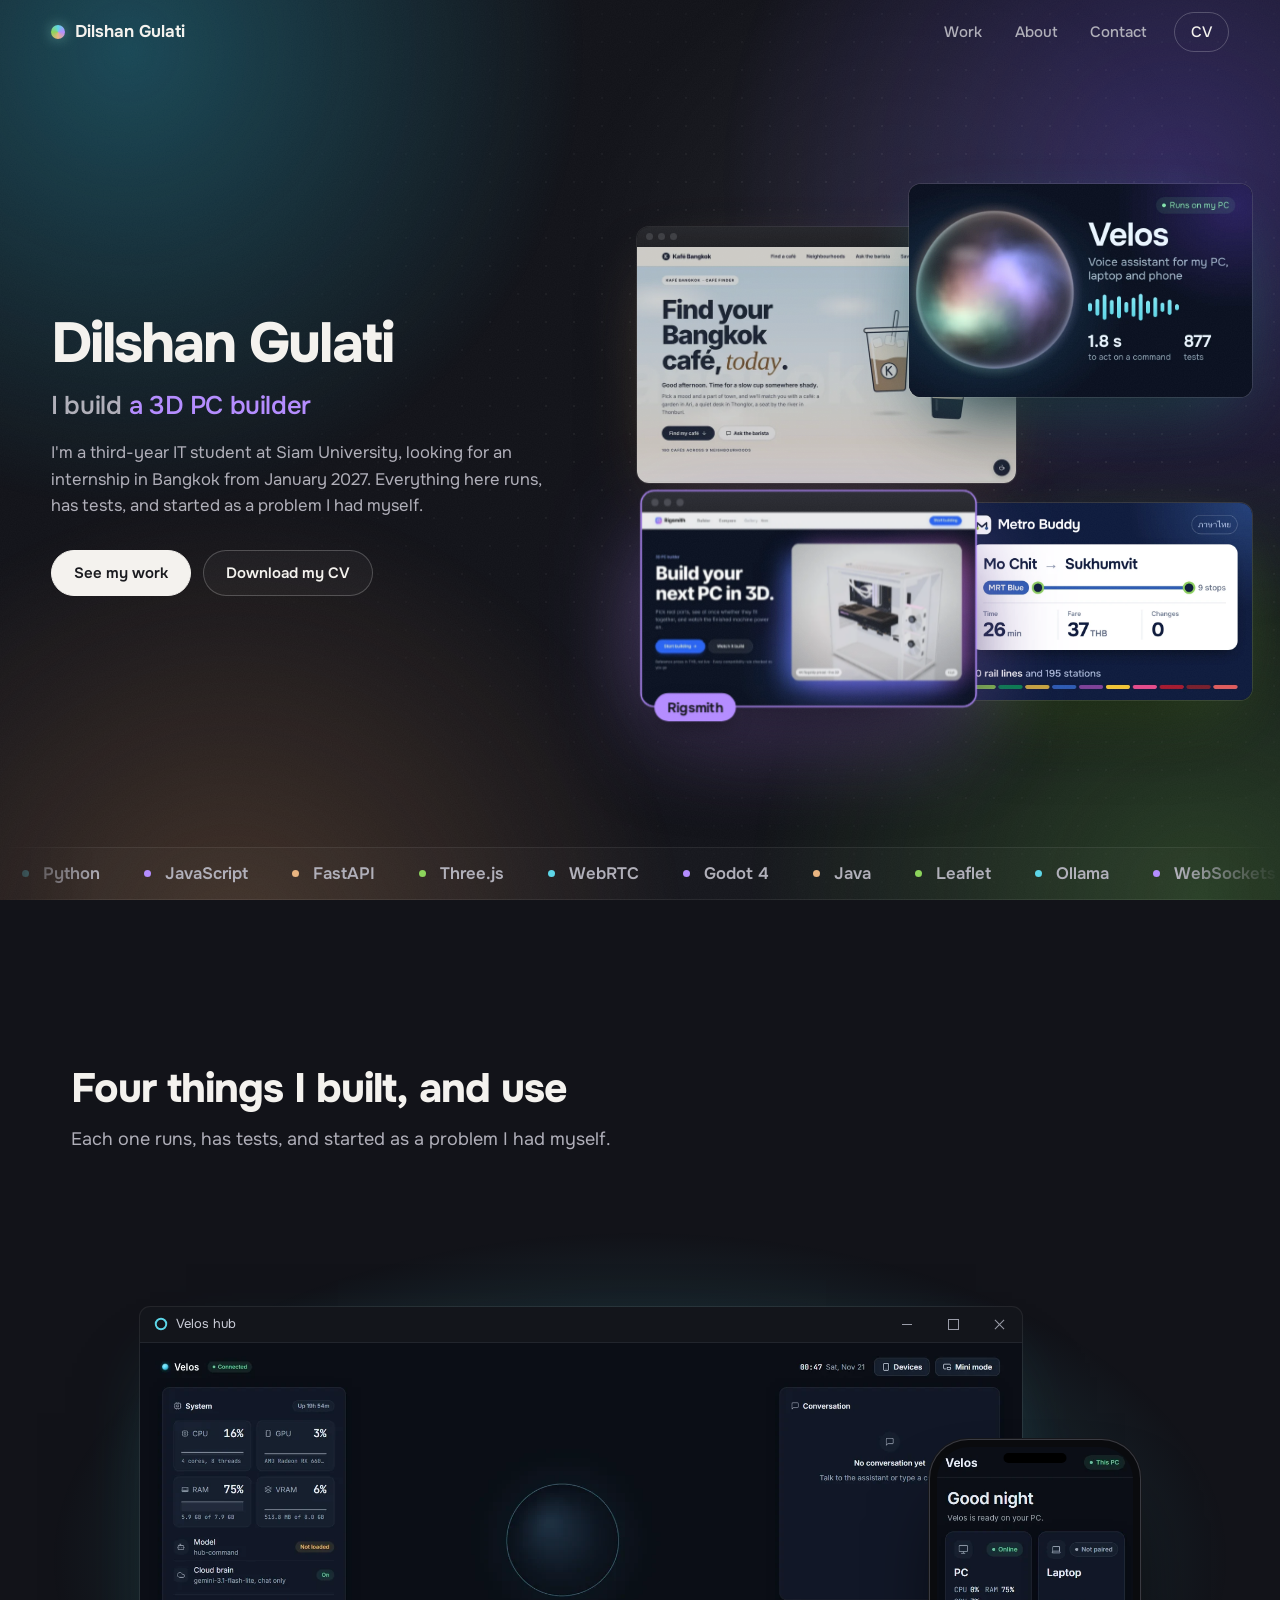
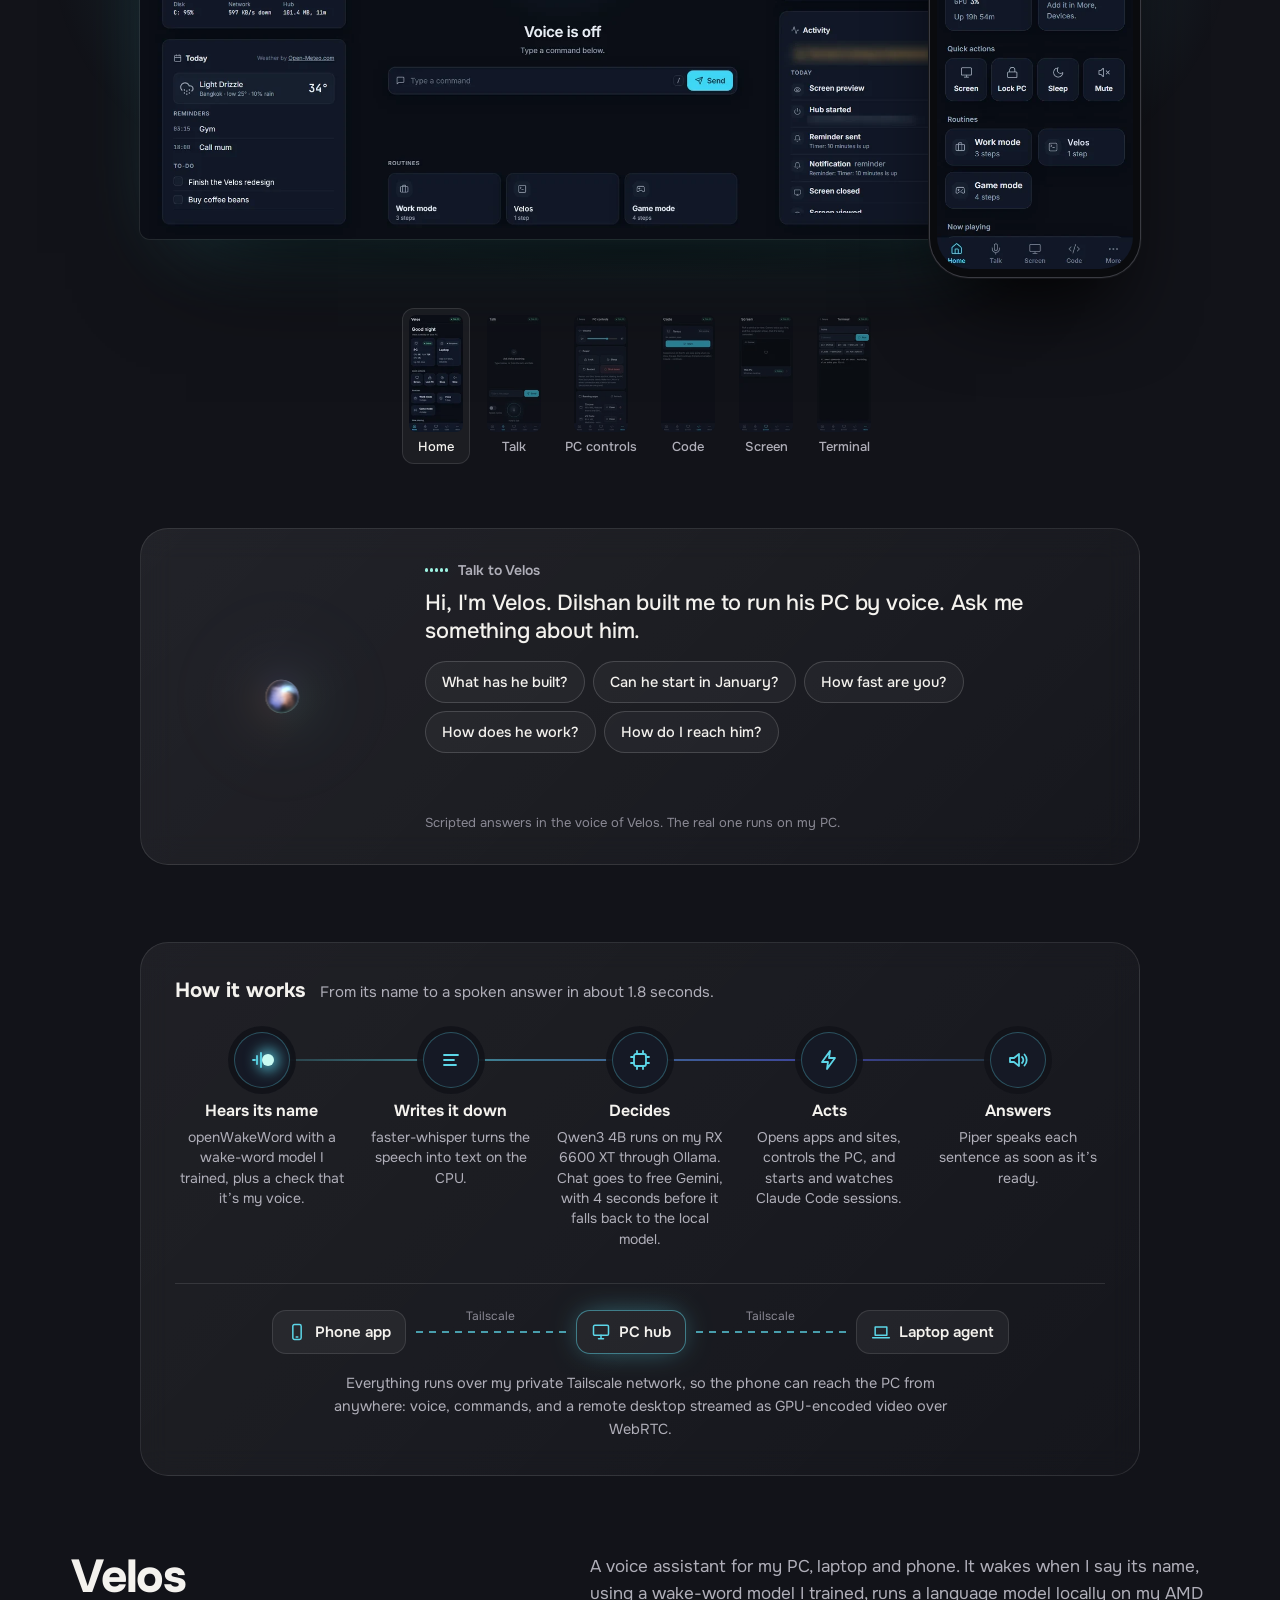
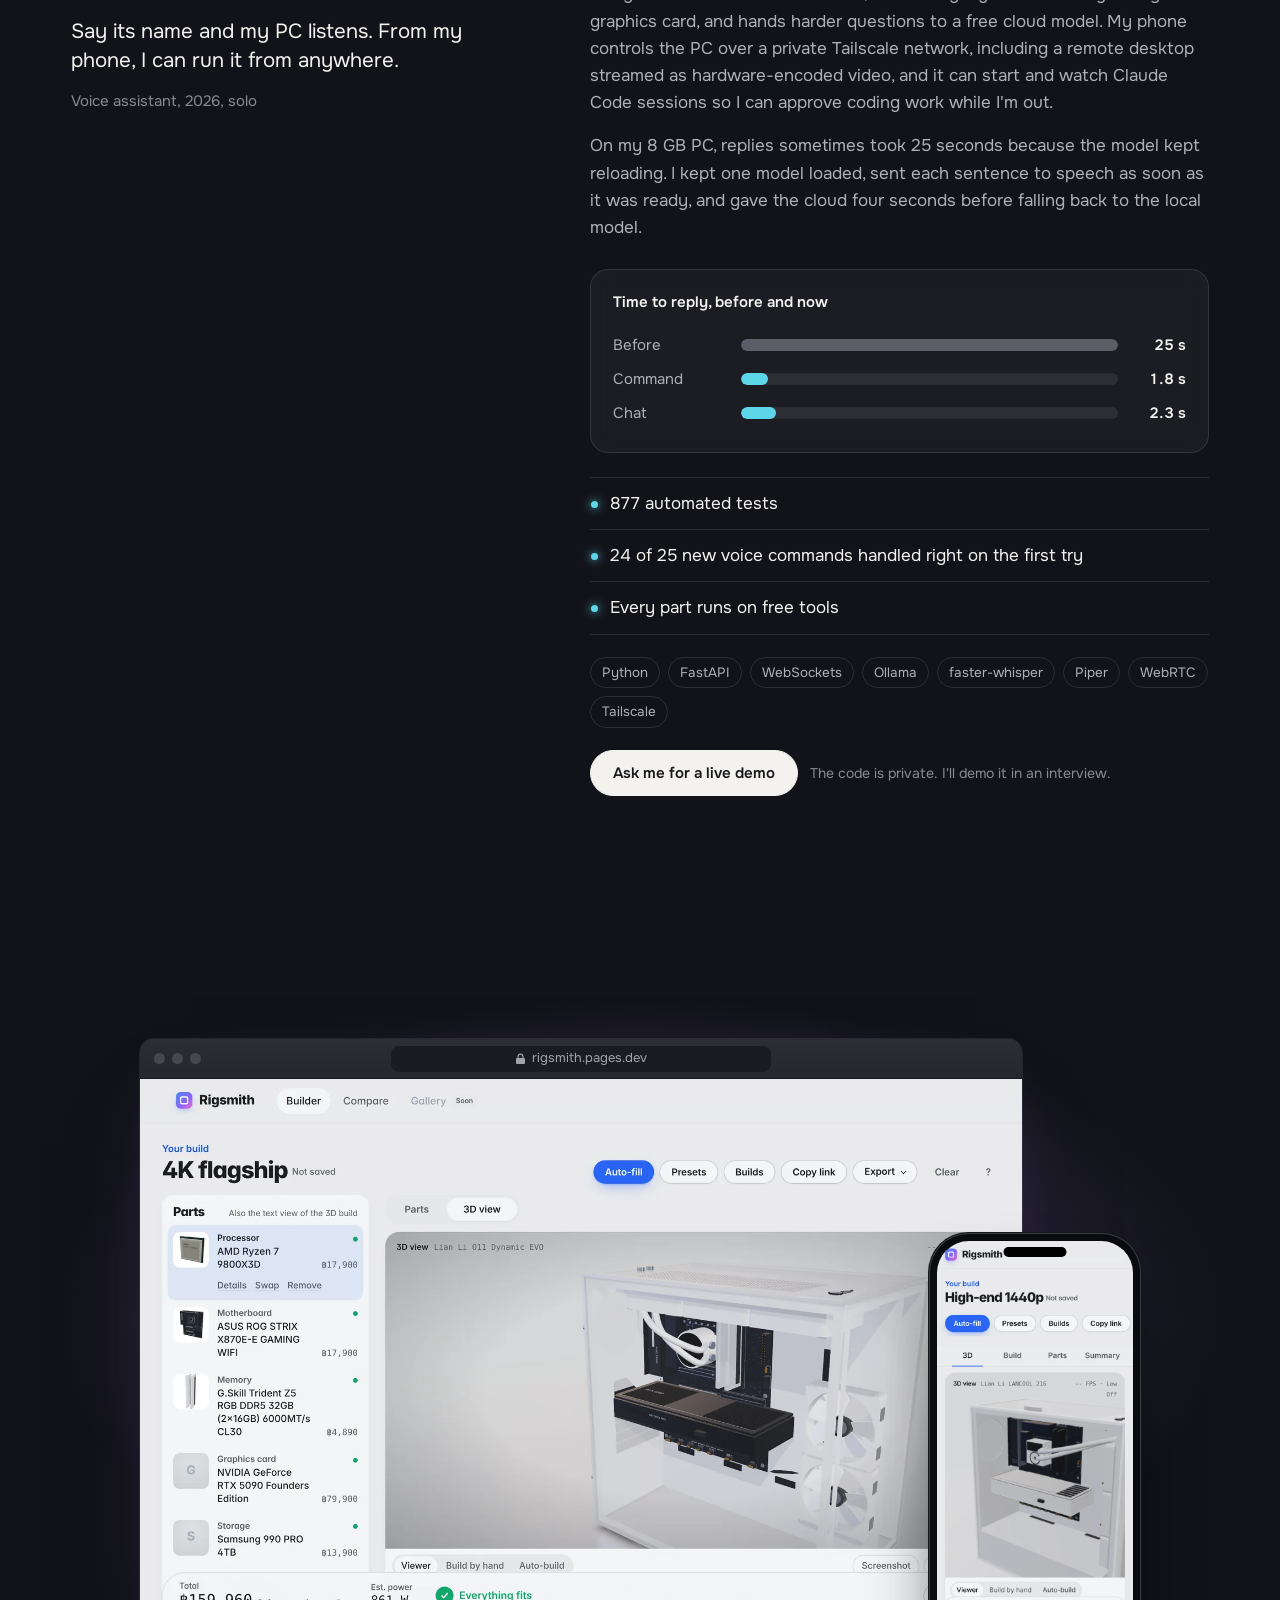
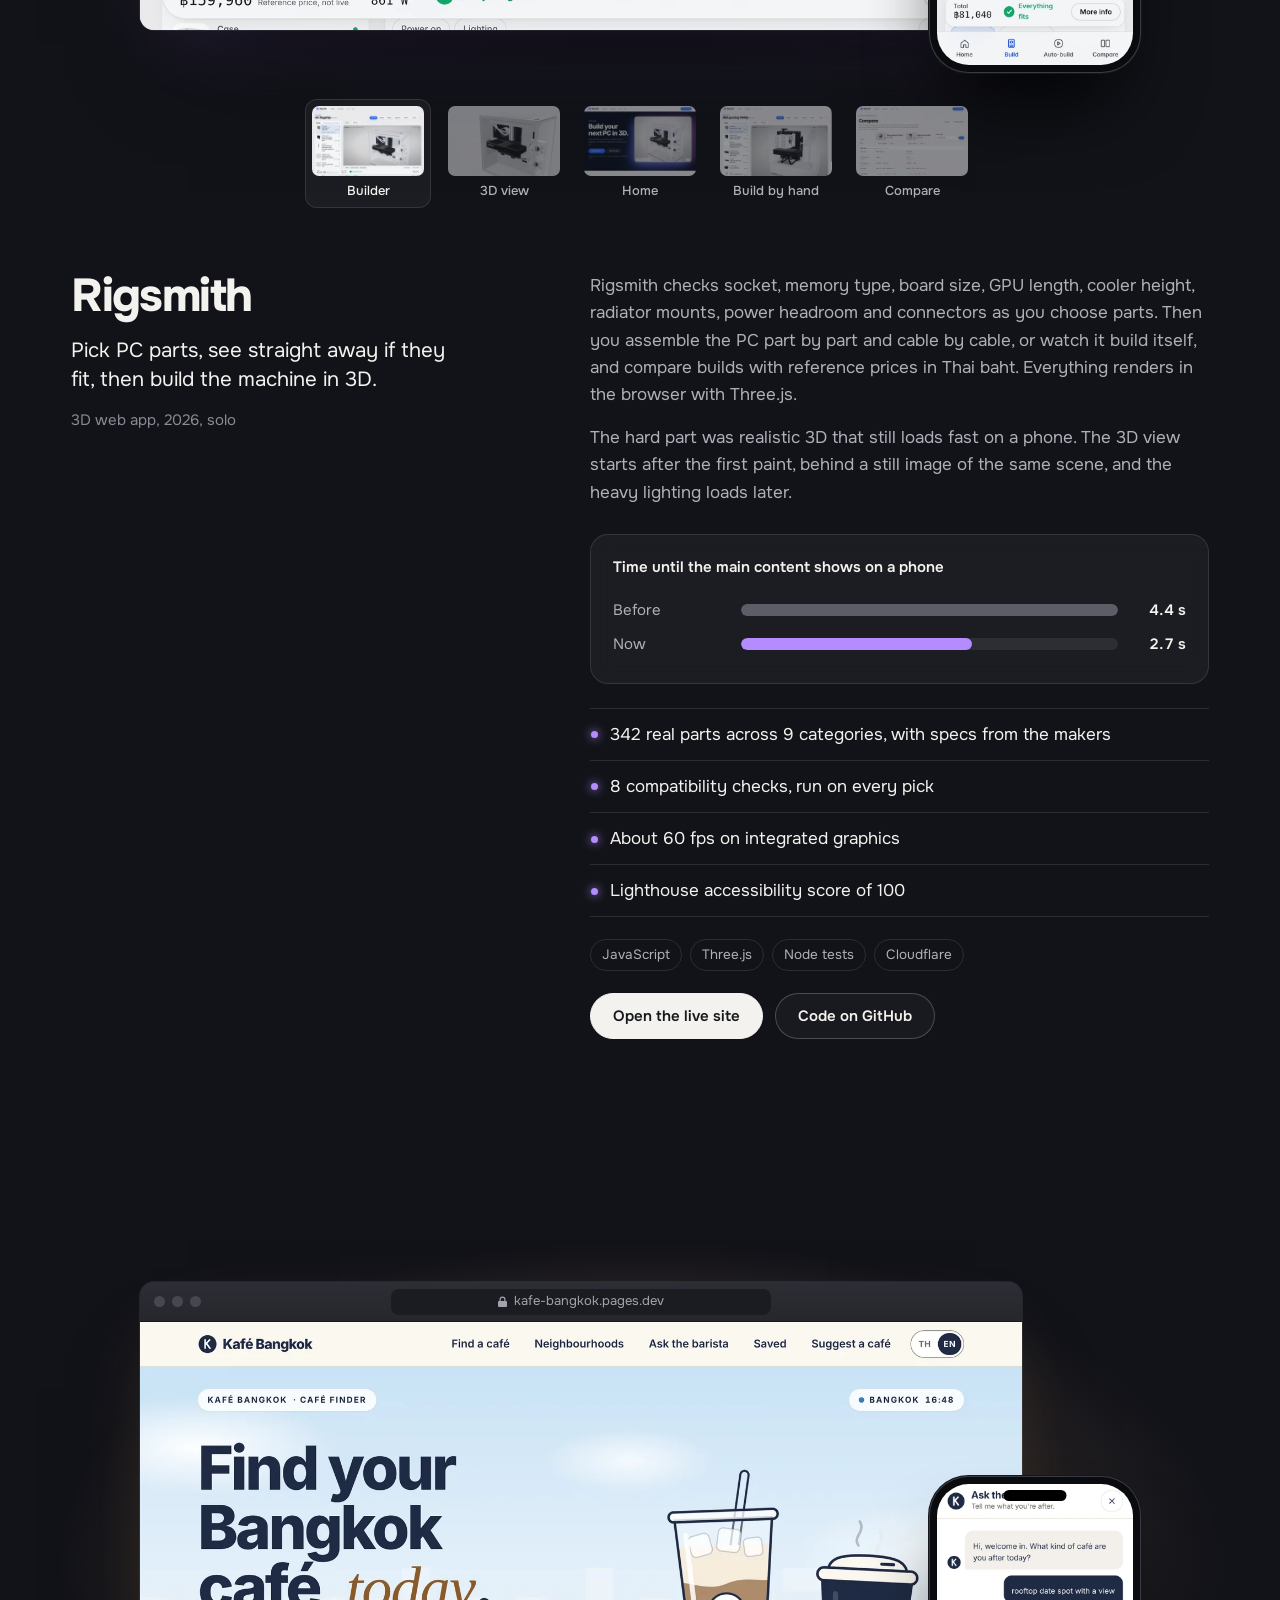
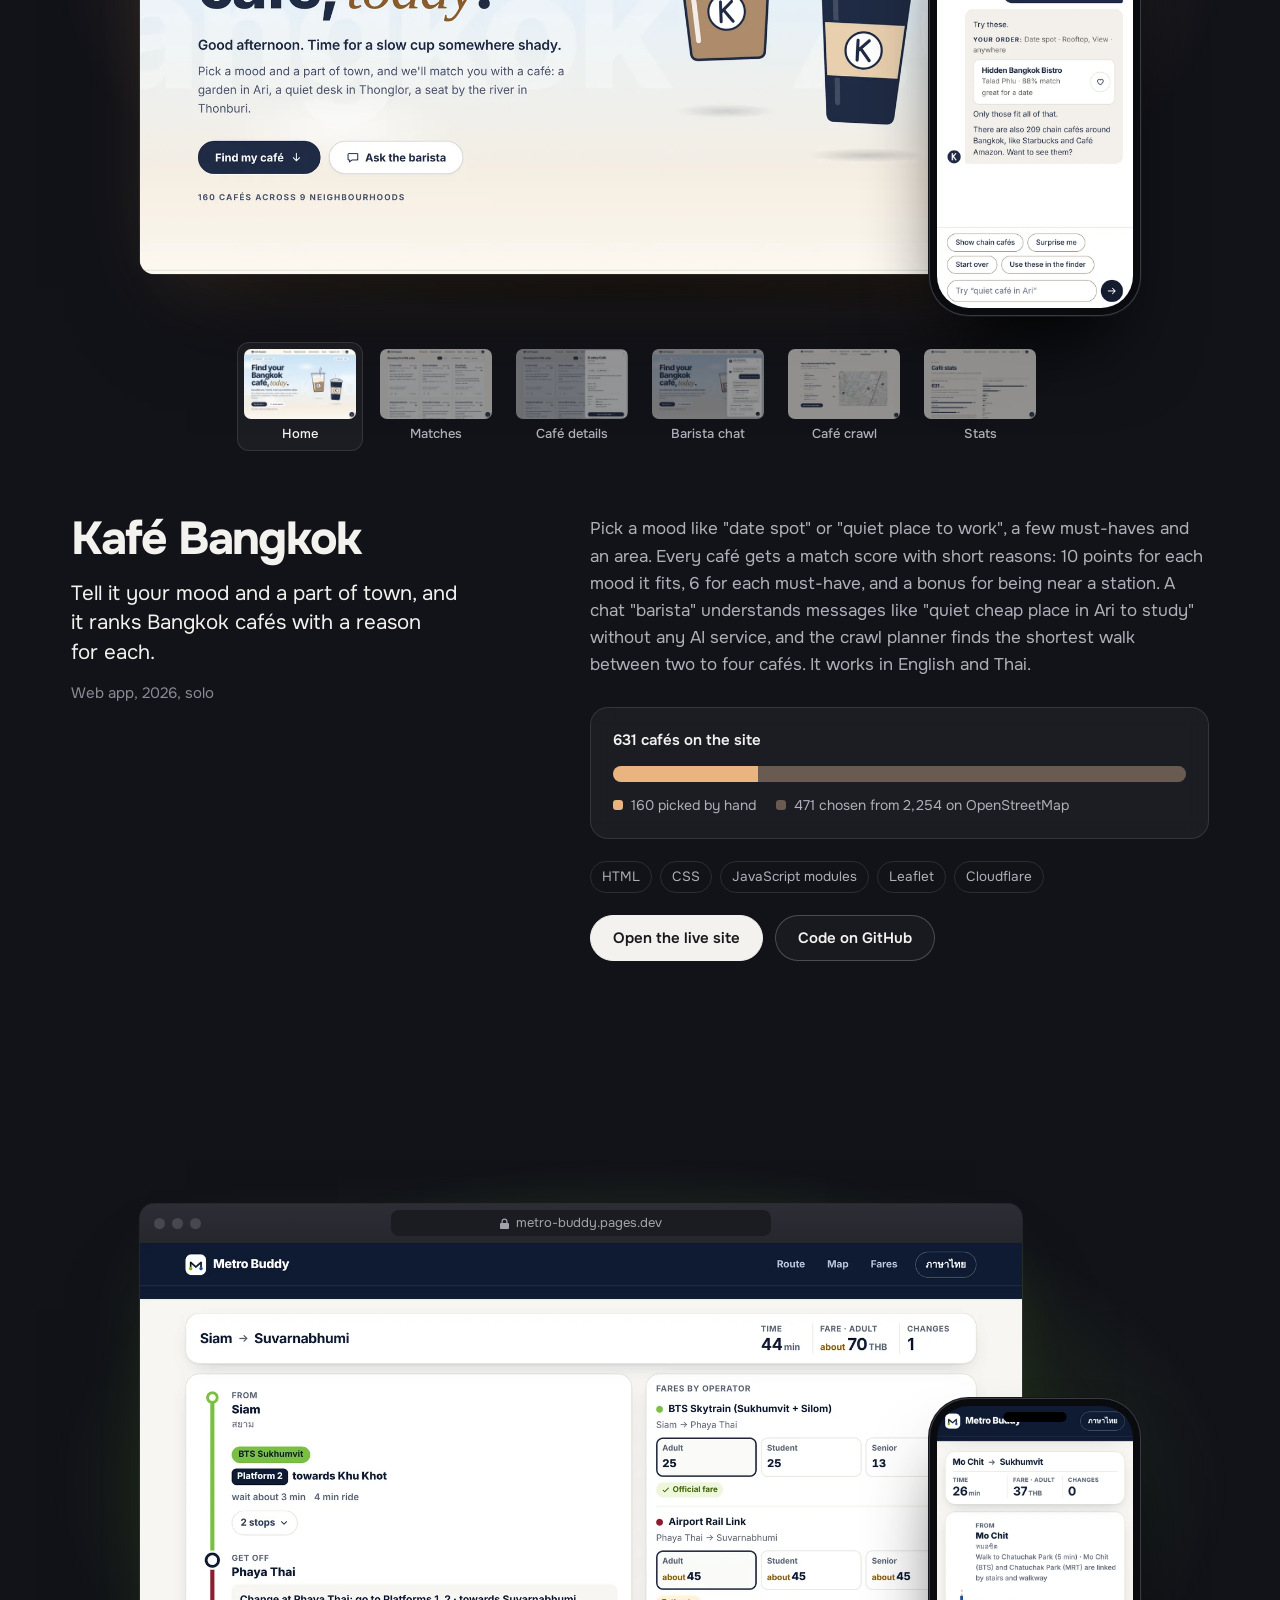
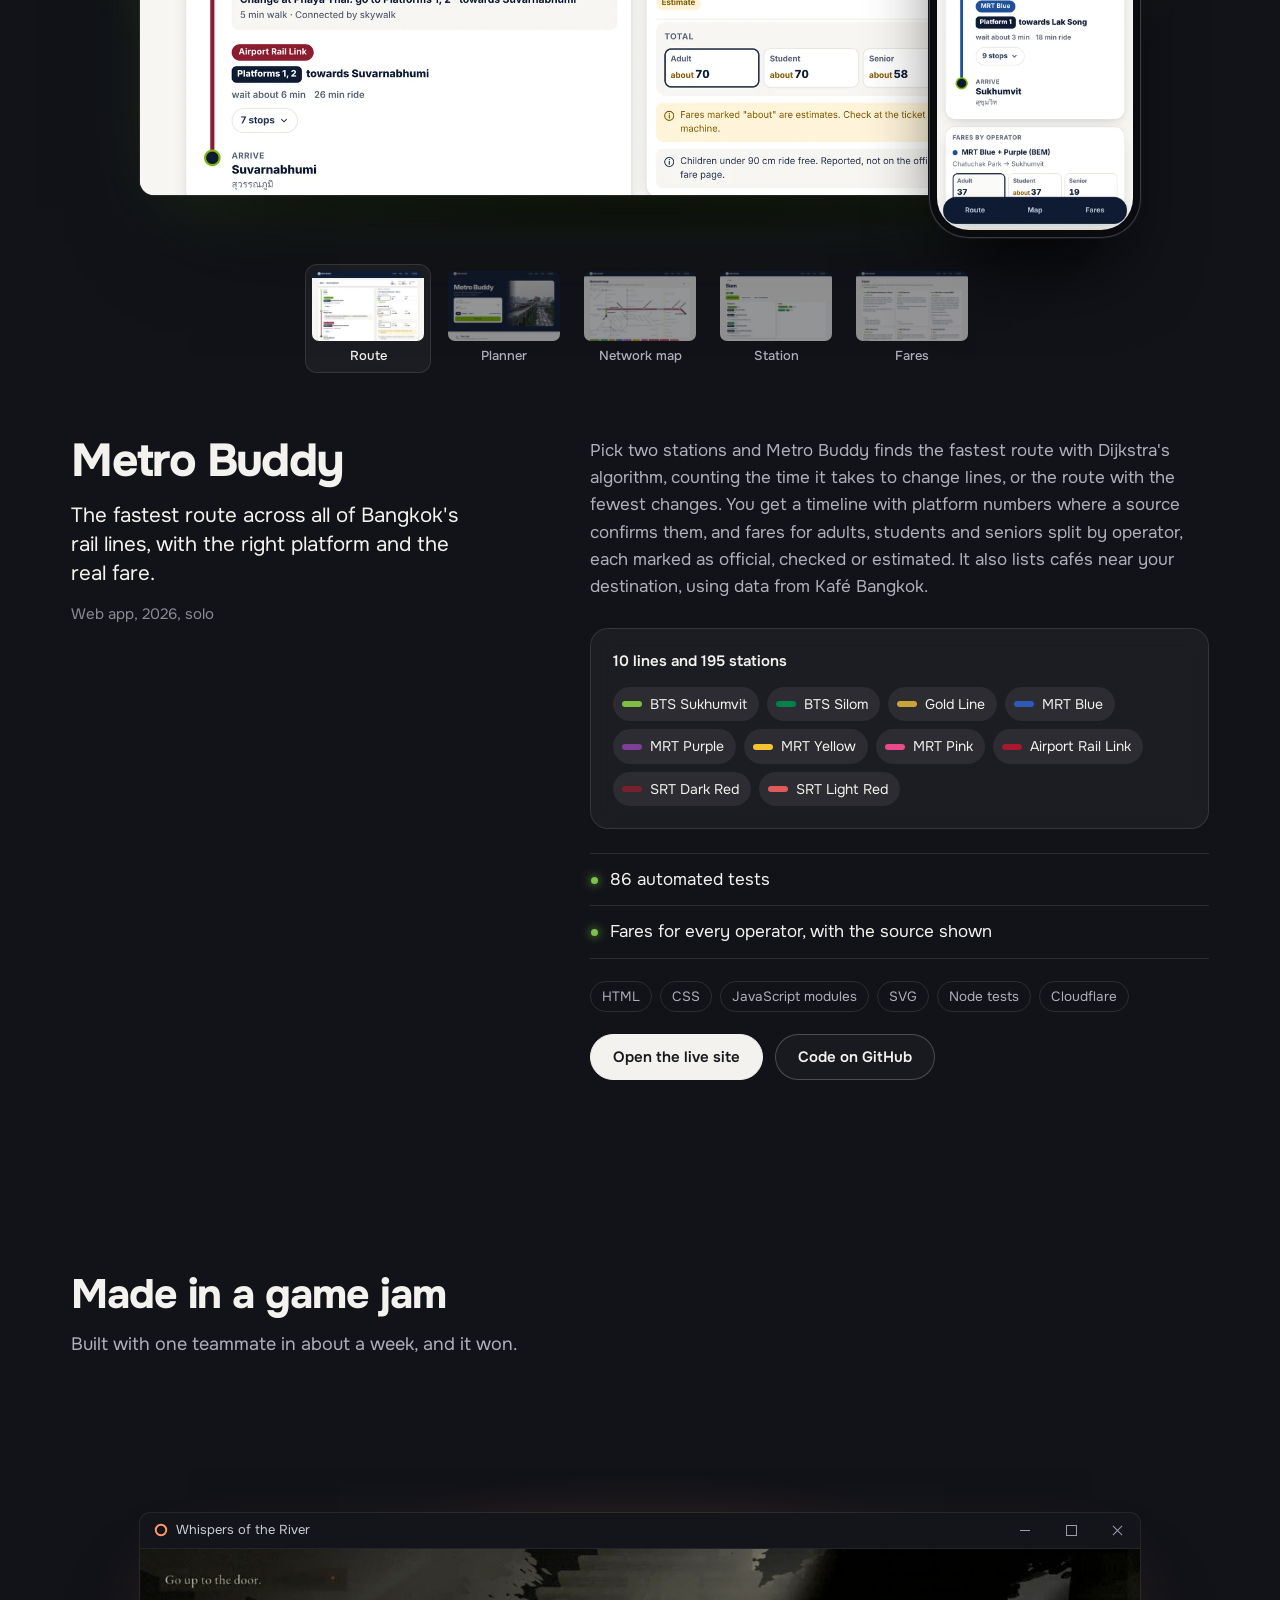
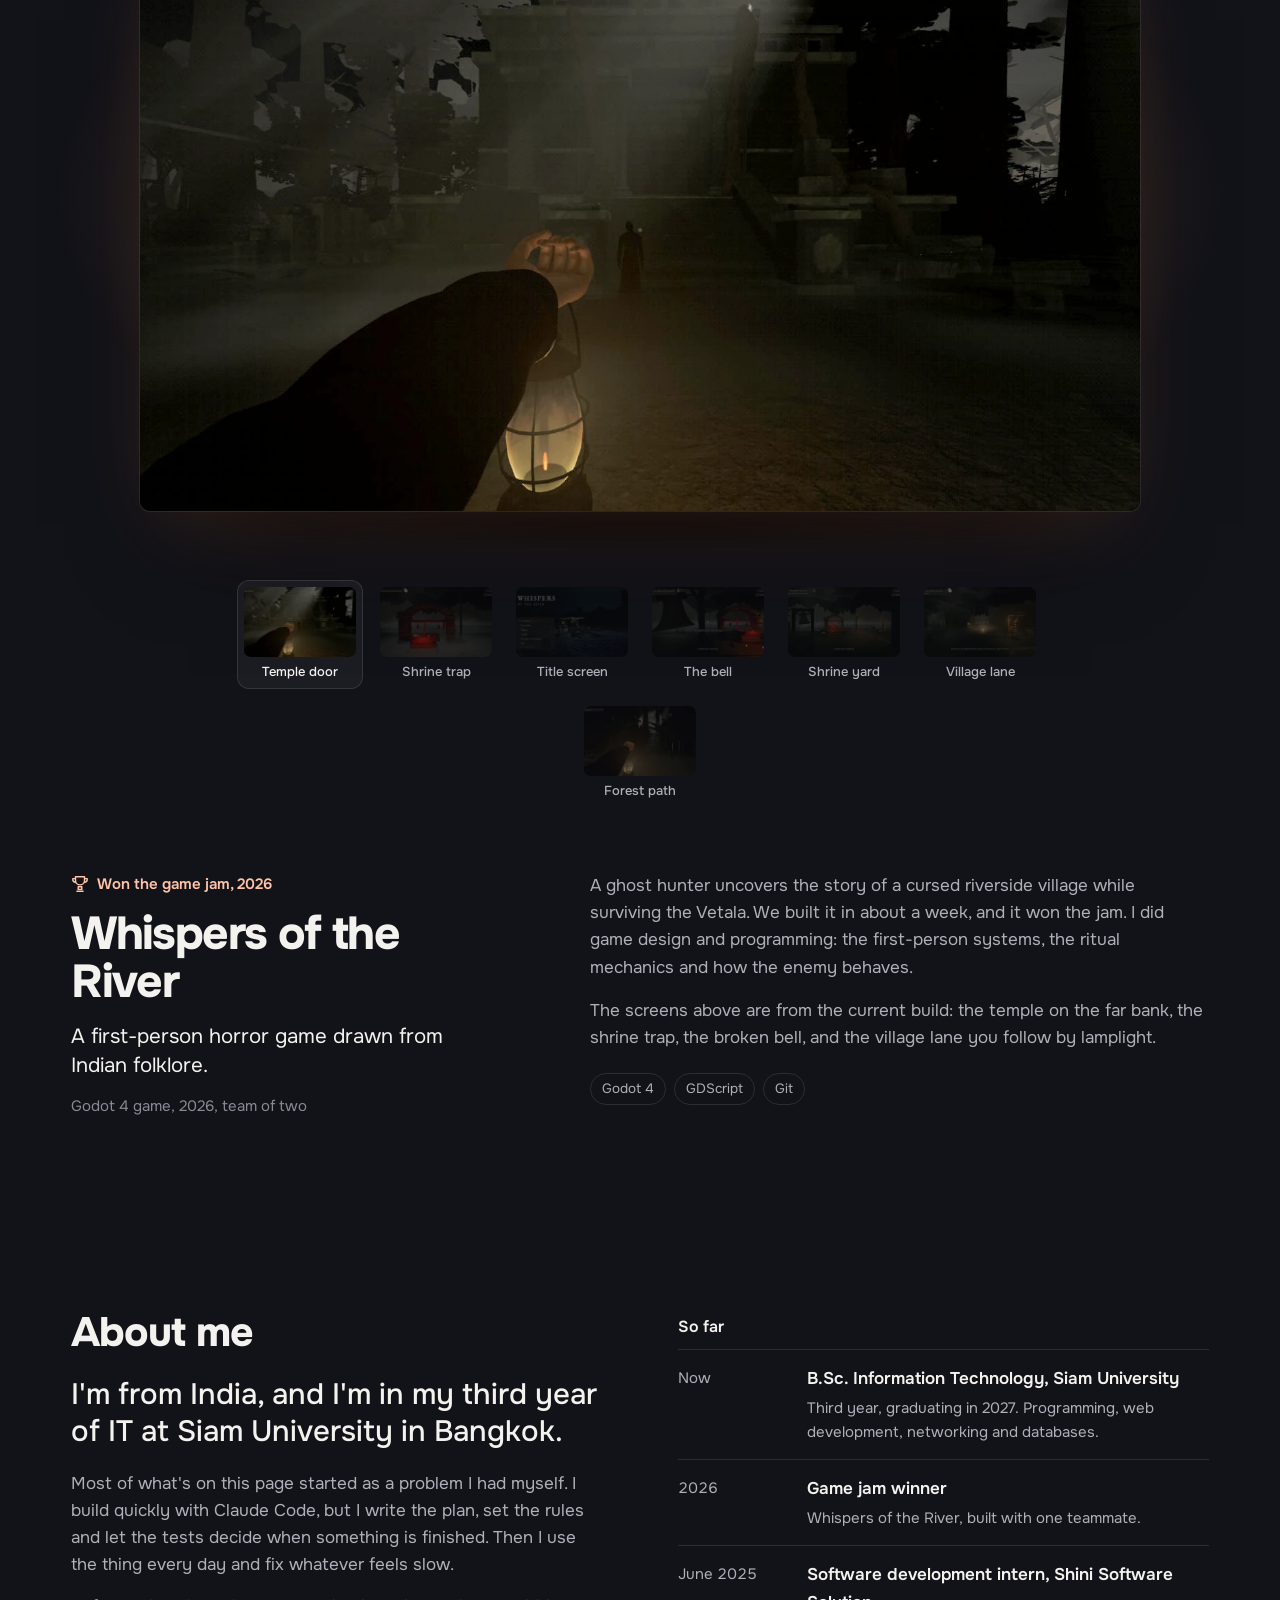
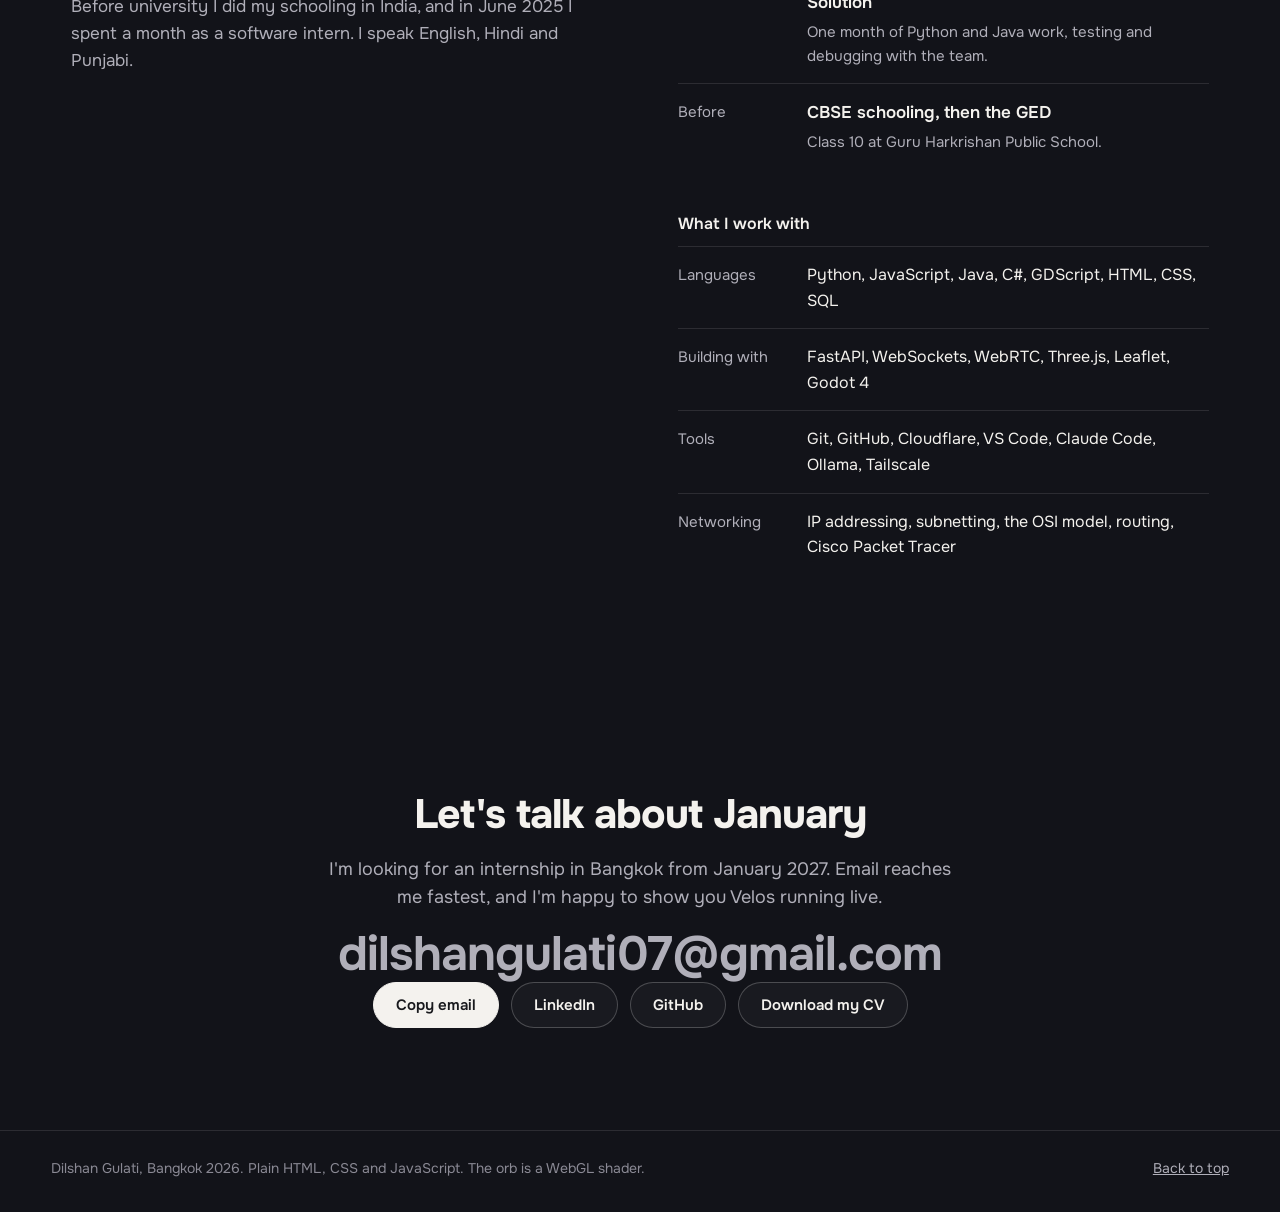
==== commit 5beb5f4c: "Update CV, contact email and hosting tags" ====
--- a/index.html
+++ b/index.html
@@ -15,7 +15,7 @@
 <meta name="twitter:card" content="summary_large_image">
 <link rel="icon" href="favicon.svg" type="image/svg+xml">
 <link rel="apple-touch-icon" href="apple-touch-icon.png">
-<script type="application/ld+json">{"@context": "https://schema.org", "@type": "Person", "name": "Dilshan Gulati", "url": "https://dilshangulati.pages.dev/", "email": "mailto:dilshangulati@gmail.com", "jobTitle": "IT student", "alumniOf": {"@type": "CollegeOrUniversity", "name": "Siam University"}, "address": {"@type": "PostalAddress", "addressLocality": "Bangkok", "addressCountry": "TH"}, "knowsLanguage": ["English", "Hindi", "Punjabi"], "sameAs": ["https://github.com/dilshangulati07", "https://www.linkedin.com/in/dilshan-gulati-b351913b2/"]}</script>
+<script type="application/ld+json">{"@context": "https://schema.org", "@type": "Person", "name": "Dilshan Gulati", "url": "https://dilshangulati.pages.dev/", "email": "mailto:dilshangulati07@gmail.com", "jobTitle": "IT student", "alumniOf": {"@type": "CollegeOrUniversity", "name": "Siam University"}, "address": {"@type": "PostalAddress", "addressLocality": "Bangkok", "addressCountry": "TH"}, "knowsLanguage": ["English", "Hindi", "Punjabi"], "sameAs": ["https://github.com/dilshangulati07", "https://www.linkedin.com/in/dilshan-gulati-b351913b2/"]}</script>
 <link rel="preload" href="fonts/onest.woff2" as="font" type="font/woff2" crossorigin>
 <script>document.documentElement.classList.add("js")</script>
 <link rel="stylesheet" href="styles.css?v=12">
@@ -60,7 +60,7 @@
         </a>
       </div>
     </div>
-    <div class="ticker" aria-label="Tools I build with"><div class="tk"><span>Python</span><span>JavaScript</span><span>FastAPI</span><span>Three.js</span><span>WebRTC</span><span>Godot 4</span><span>Java</span><span>Leaflet</span><span>Ollama</span><span>WebSockets</span><span>Tailscale</span><span>C#</span><span>Git</span><span>Netlify</span><span>Claude Code</span><span>SQL</span><span aria-hidden="true" class="dup">Python</span><span aria-hidden="true" class="dup">JavaScript</span><span aria-hidden="true" class="dup">FastAPI</span><span aria-hidden="true" class="dup">Three.js</span><span aria-hidden="true" class="dup">WebRTC</span><span aria-hidden="true" class="dup">Godot 4</span><span aria-hidden="true" class="dup">Java</span><span aria-hidden="true" class="dup">Leaflet</span><span aria-hidden="true" class="dup">Ollama</span><span aria-hidden="true" class="dup">WebSockets</span><span aria-hidden="true" class="dup">Tailscale</span><span aria-hidden="true" class="dup">C#</span><span aria-hidden="true" class="dup">Git</span><span aria-hidden="true" class="dup">Netlify</span><span aria-hidden="true" class="dup">Claude Code</span><span aria-hidden="true" class="dup">SQL</span></div></div>
+    <div class="ticker" aria-label="Tools I build with"><div class="tk"><span>Python</span><span>JavaScript</span><span>FastAPI</span><span>Three.js</span><span>WebRTC</span><span>Godot 4</span><span>Java</span><span>Leaflet</span><span>Ollama</span><span>WebSockets</span><span>Tailscale</span><span>C#</span><span>Git</span><span>Cloudflare</span><span>Claude Code</span><span>SQL</span><span aria-hidden="true" class="dup">Python</span><span aria-hidden="true" class="dup">JavaScript</span><span aria-hidden="true" class="dup">FastAPI</span><span aria-hidden="true" class="dup">Three.js</span><span aria-hidden="true" class="dup">WebRTC</span><span aria-hidden="true" class="dup">Godot 4</span><span aria-hidden="true" class="dup">Java</span><span aria-hidden="true" class="dup">Leaflet</span><span aria-hidden="true" class="dup">Ollama</span><span aria-hidden="true" class="dup">WebSockets</span><span aria-hidden="true" class="dup">Tailscale</span><span aria-hidden="true" class="dup">C#</span><span aria-hidden="true" class="dup">Git</span><span aria-hidden="true" class="dup">Cloudflare</span><span aria-hidden="true" class="dup">Claude Code</span><span aria-hidden="true" class="dup">SQL</span></div></div>
   </section>
 
   <section class="work" id="work" data-scene="hero" aria-labelledby="work-h">
@@ -136,7 +136,7 @@
             <li>Every part runs on free tools</li>
           </ul>
           <p class="tags"><span>Python</span><span>FastAPI</span><span>WebSockets</span><span>Ollama</span><span>faster-whisper</span><span>Piper</span><span>WebRTC</span><span>Tailscale</span></p>
-          <p class="links"><a class="btn" href="mailto:dilshangulati@gmail.com?subject=Velos%20demo">Ask me for a live demo</a><span class="note">The code is private. I'll demo it in an interview.</span></p>
+          <p class="links"><a class="btn" href="mailto:dilshangulati07@gmail.com?subject=Velos%20demo">Ask me for a live demo</a><span class="note">The code is private. I'll demo it in an interview.</span></p>
         </div>
       </div>
     </article>
@@ -181,7 +181,7 @@
             <li>About <span data-count="60">60</span> fps on integrated graphics</li>
             <li>Lighthouse accessibility score of <span data-count="100">100</span></li>
           </ul>
-          <p class="tags"><span>JavaScript</span><span>Three.js</span><span>Node tests</span><span>Netlify</span></p>
+          <p class="tags"><span>JavaScript</span><span>Three.js</span><span>Node tests</span><span>Cloudflare</span></p>
           <p class="links"><a class="btn" href="https://rigsmith.pages.dev" target="_blank" rel="noopener">Open the live site</a><a class="btn ghost" href="https://github.com/dilshangulati07/rigsmith" target="_blank" rel="noopener">Code on GitHub</a></p>
         </div>
       </div>
@@ -221,7 +221,7 @@
             <span class="track"><span class="fill a" style="--w:25.4%"></span><span class="fill b" style="--w:74.6%"></span></span>
             <p class="legend"><span><i class="k a"></i>160 picked by hand</span><span><i class="k b"></i>471 chosen from 2,254 on OpenStreetMap</span></p>
           </figure>
-          <p class="tags"><span>HTML</span><span>CSS</span><span>JavaScript modules</span><span>Leaflet</span><span>Netlify</span></p>
+          <p class="tags"><span>HTML</span><span>CSS</span><span>JavaScript modules</span><span>Leaflet</span><span>Cloudflare</span></p>
           <p class="links"><a class="btn" href="https://kafe-bangkok.pages.dev" target="_blank" rel="noopener">Open the live site</a><a class="btn ghost" href="https://github.com/dilshangulati07/kafe-bangkok" target="_blank" rel="noopener">Code on GitHub</a></p>
         </div>
       </div>
@@ -265,7 +265,7 @@
             <li><span data-count="86">86</span> automated tests</li>
             <li>Fares for every operator, with the source shown</li>
           </ul>
-          <p class="tags"><span>HTML</span><span>CSS</span><span>JavaScript modules</span><span>SVG</span><span>Node tests</span><span>Netlify</span></p>
+          <p class="tags"><span>HTML</span><span>CSS</span><span>JavaScript modules</span><span>SVG</span><span>Node tests</span><span>Cloudflare</span></p>
           <p class="links"><a class="btn" href="https://metro-buddy.pages.dev" target="_blank" rel="noopener">Open the live site</a><a class="btn ghost" href="https://github.com/dilshangulati07/metro-buddy" target="_blank" rel="noopener">Code on GitHub</a></p>
         </div>
       </div>
@@ -330,7 +330,7 @@
       <dl class="tools">
         <div><dt>Languages</dt><dd>Python, JavaScript, Java, C#, GDScript, HTML, CSS, SQL</dd></div>
         <div><dt>Building with</dt><dd>FastAPI, WebSockets, WebRTC, Three.js, Leaflet, Godot 4</dd></div>
-        <div><dt>Tools</dt><dd>Git, GitHub, Netlify, VS Code, Claude Code, Ollama, Tailscale</dd></div>
+        <div><dt>Tools</dt><dd>Git, GitHub, Cloudflare, VS Code, Claude Code, Ollama, Tailscale</dd></div>
         <div><dt>Networking</dt><dd>IP addressing, subnetting, the OSI model, routing, Cisco Packet Tracer</dd></div>
       </dl>
     </div>
@@ -339,7 +339,7 @@
   <section class="contact" id="contact" data-scene="contact" aria-labelledby="contact-h">
     <h2 id="contact-h">Let's talk about January</h2>
     <p>I'm looking for an internship in Bangkok from January 2027. Email reaches me fastest, and I'm happy to show you Velos running live.</p>
-    <p class="mail"><a href="mailto:dilshangulati@gmail.com"><span class="fit-in">dilshangulati@gmail.com</span></a></p>
+    <p class="mail"><a href="mailto:dilshangulati07@gmail.com"><span class="fit-in">dilshangulati07@gmail.com</span></a></p>
     <div class="cta">
       <button class="btn" type="button" id="copy">Copy email</button>
       <a class="btn ghost" href="https://www.linkedin.com/in/dilshan-gulati-b351913b2/" target="_blank" rel="noopener">LinkedIn</a>
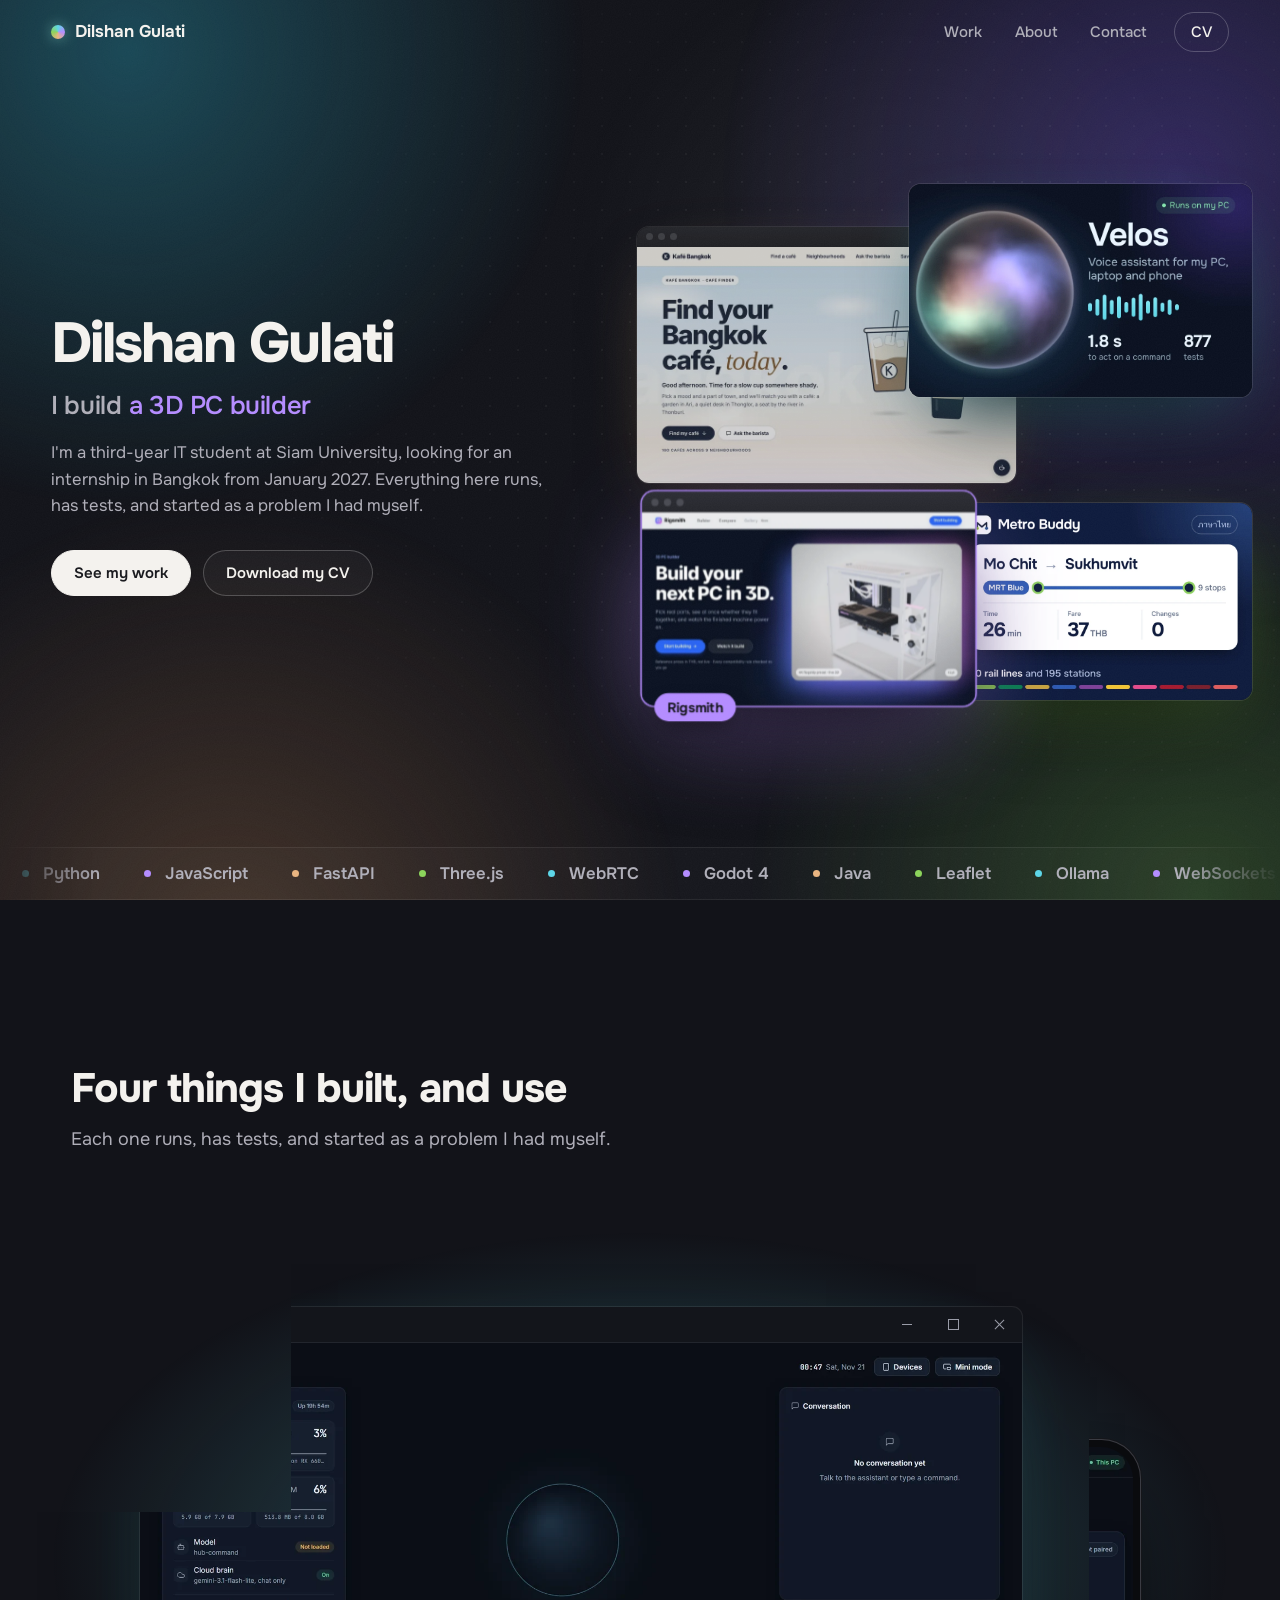
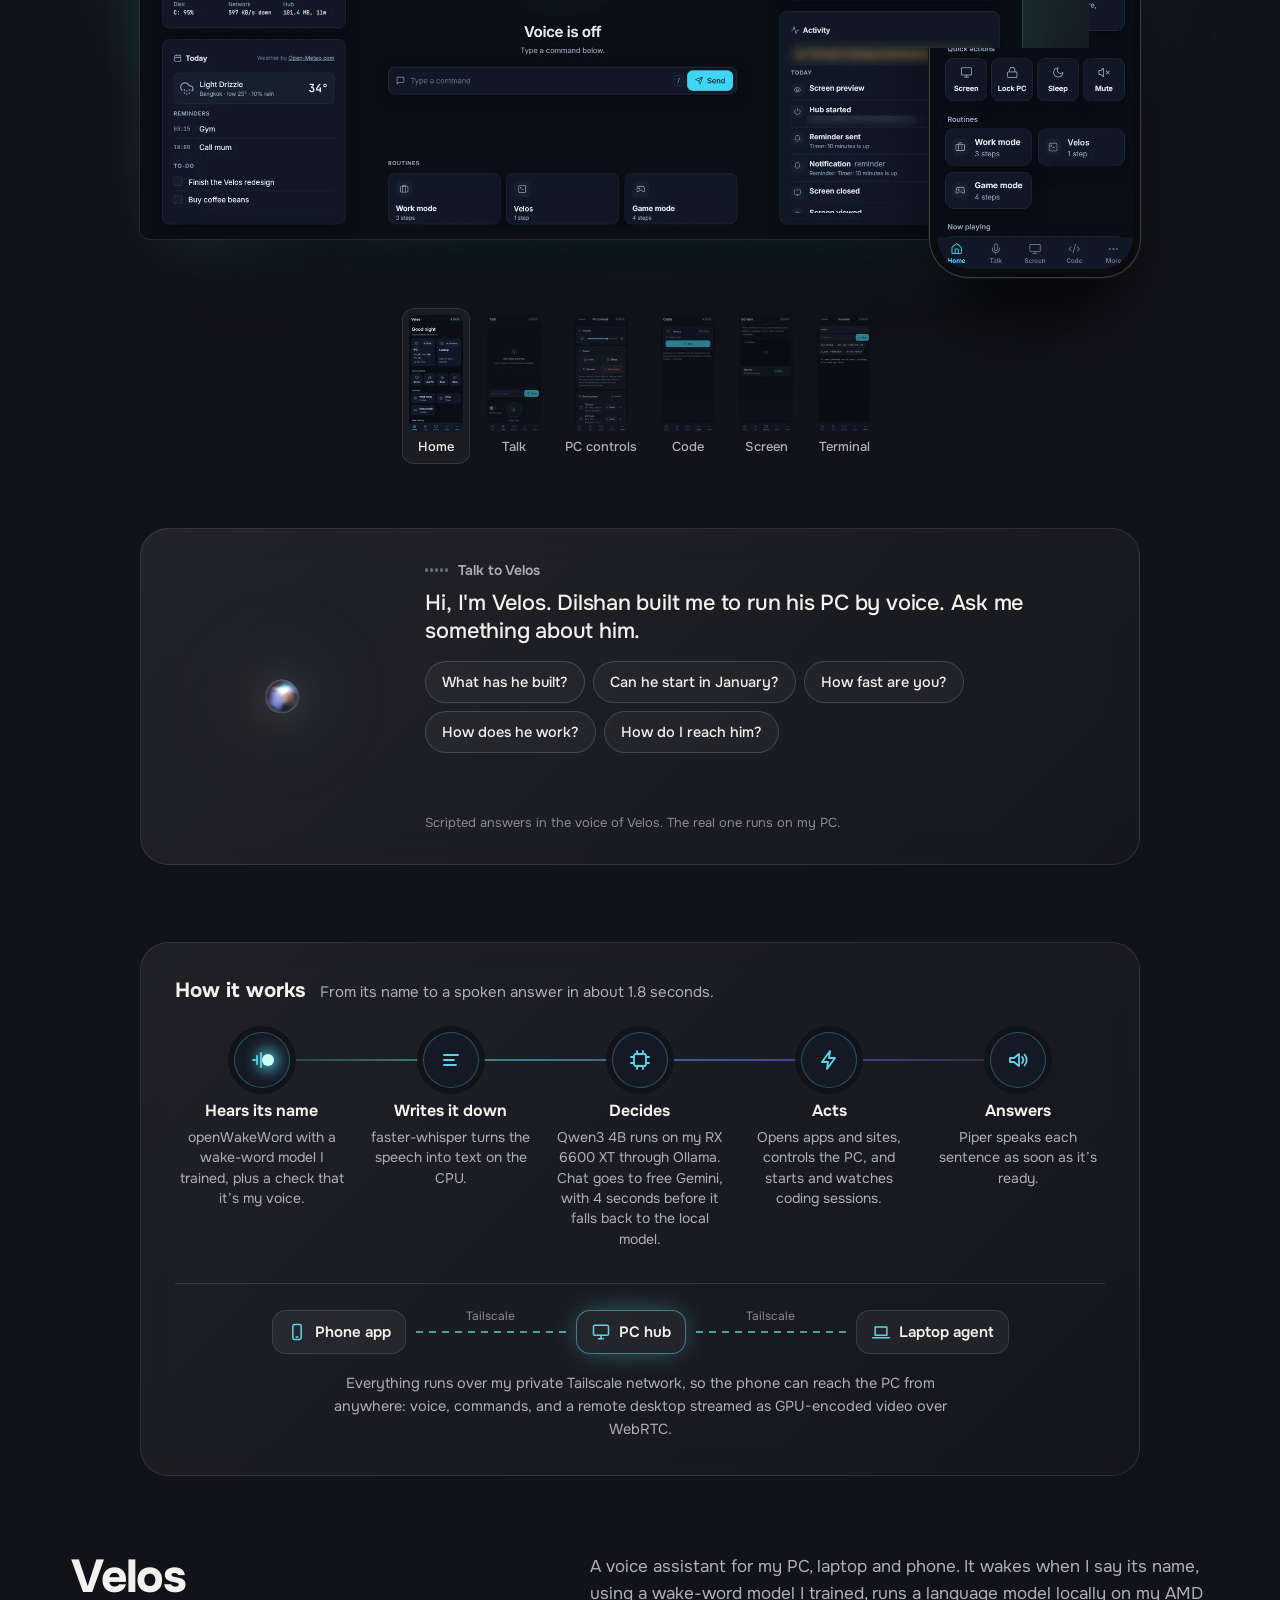
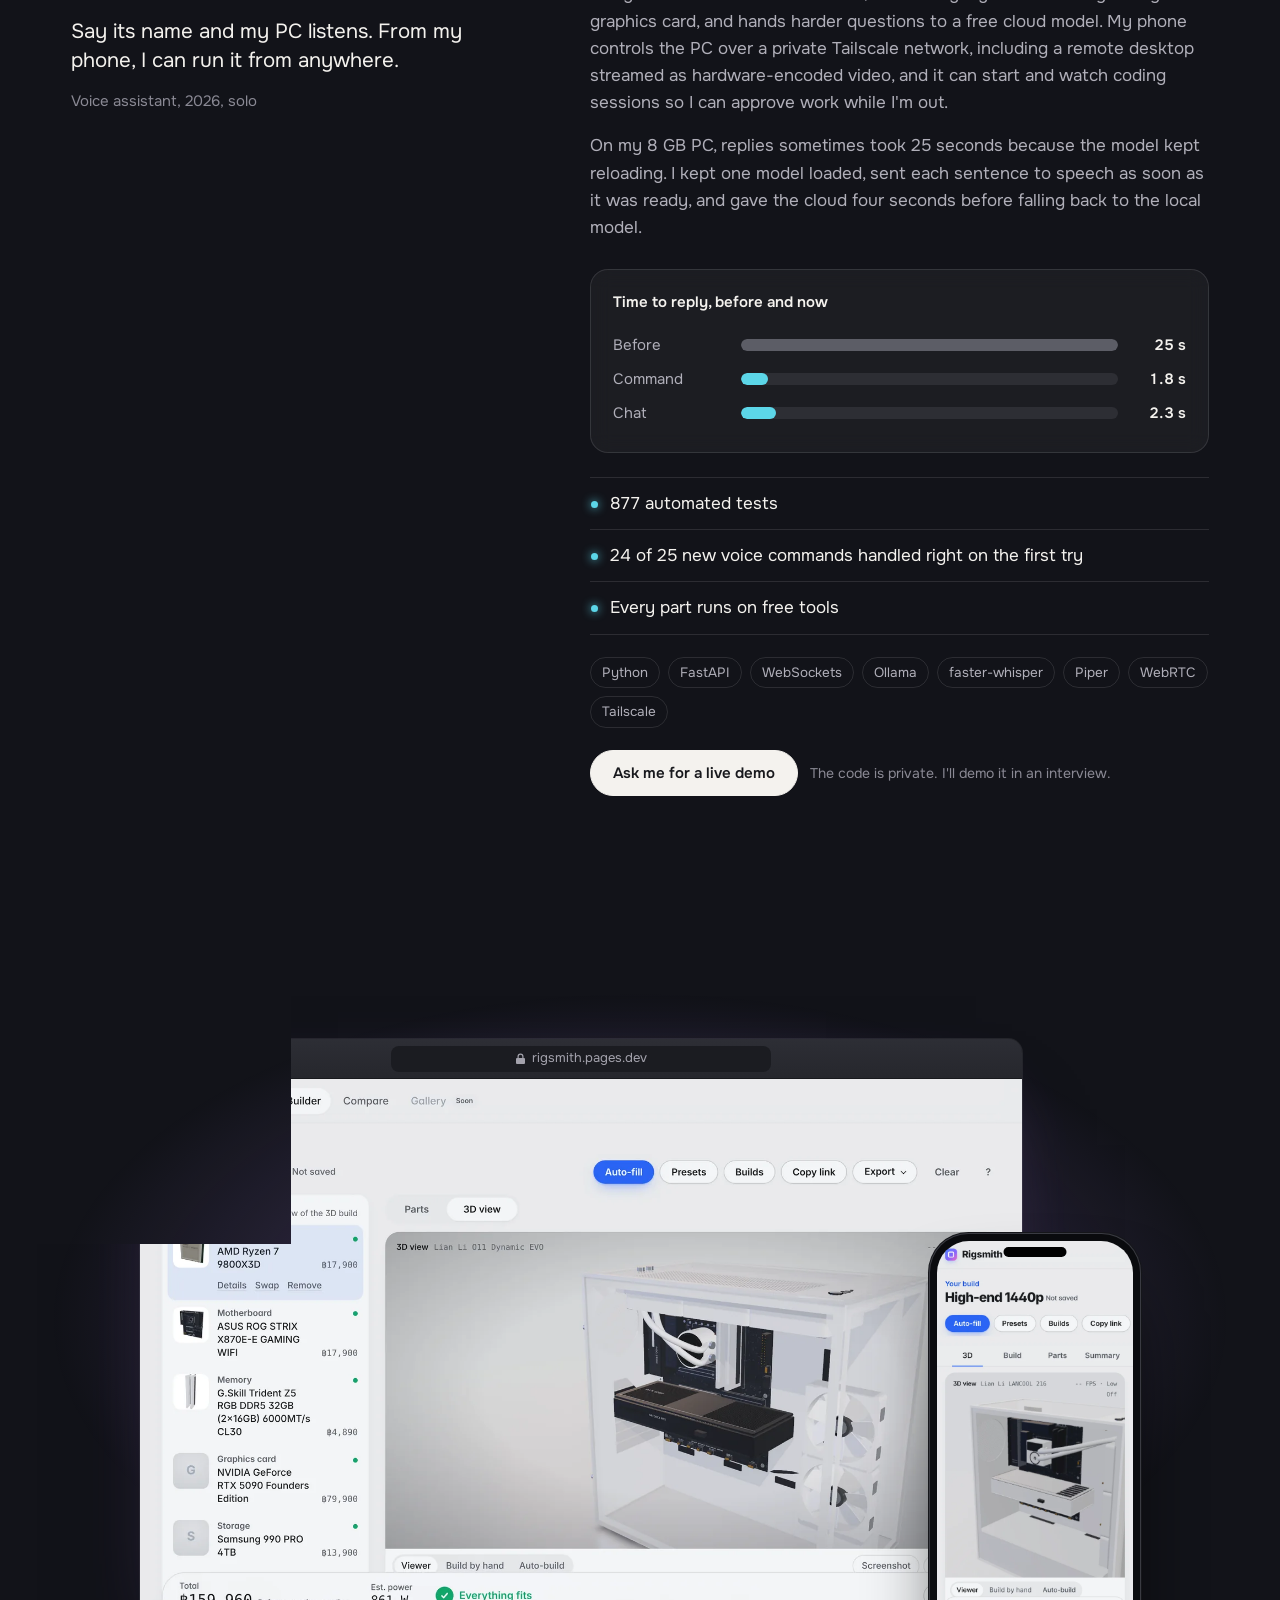
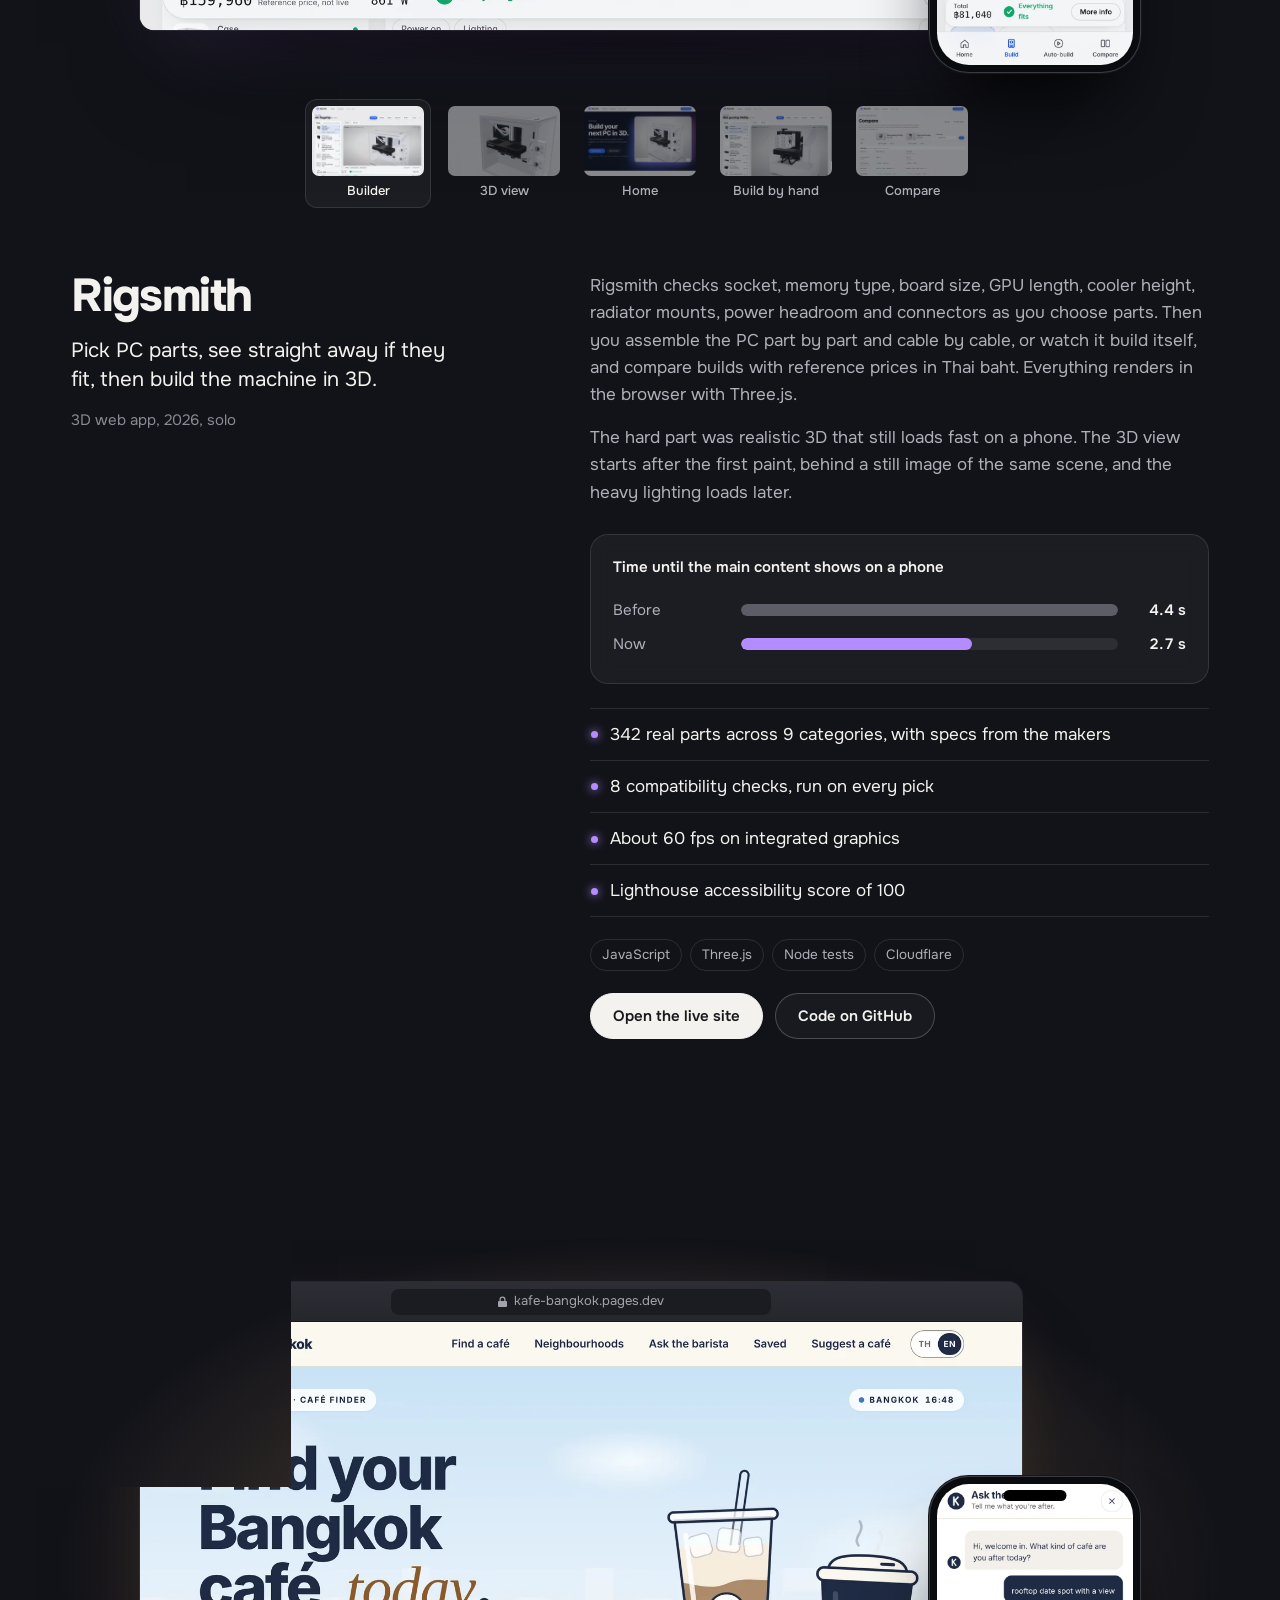
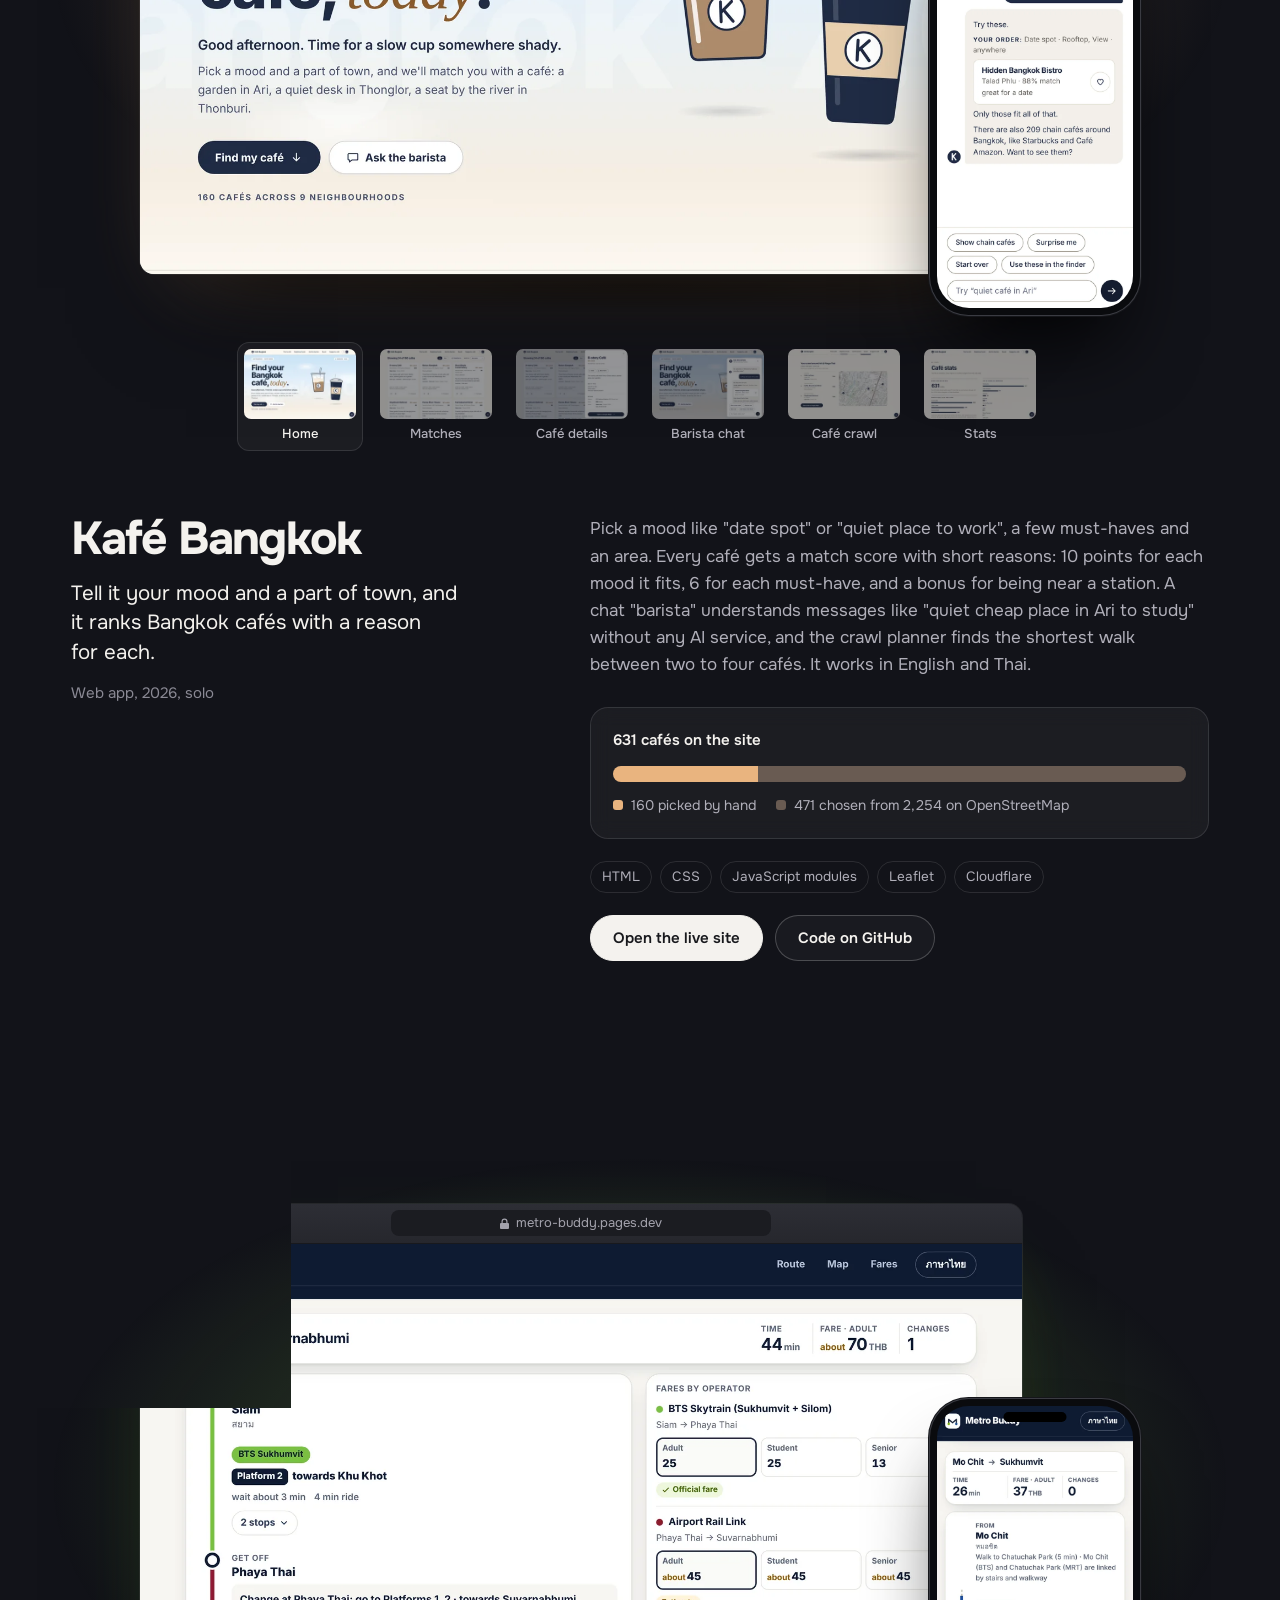
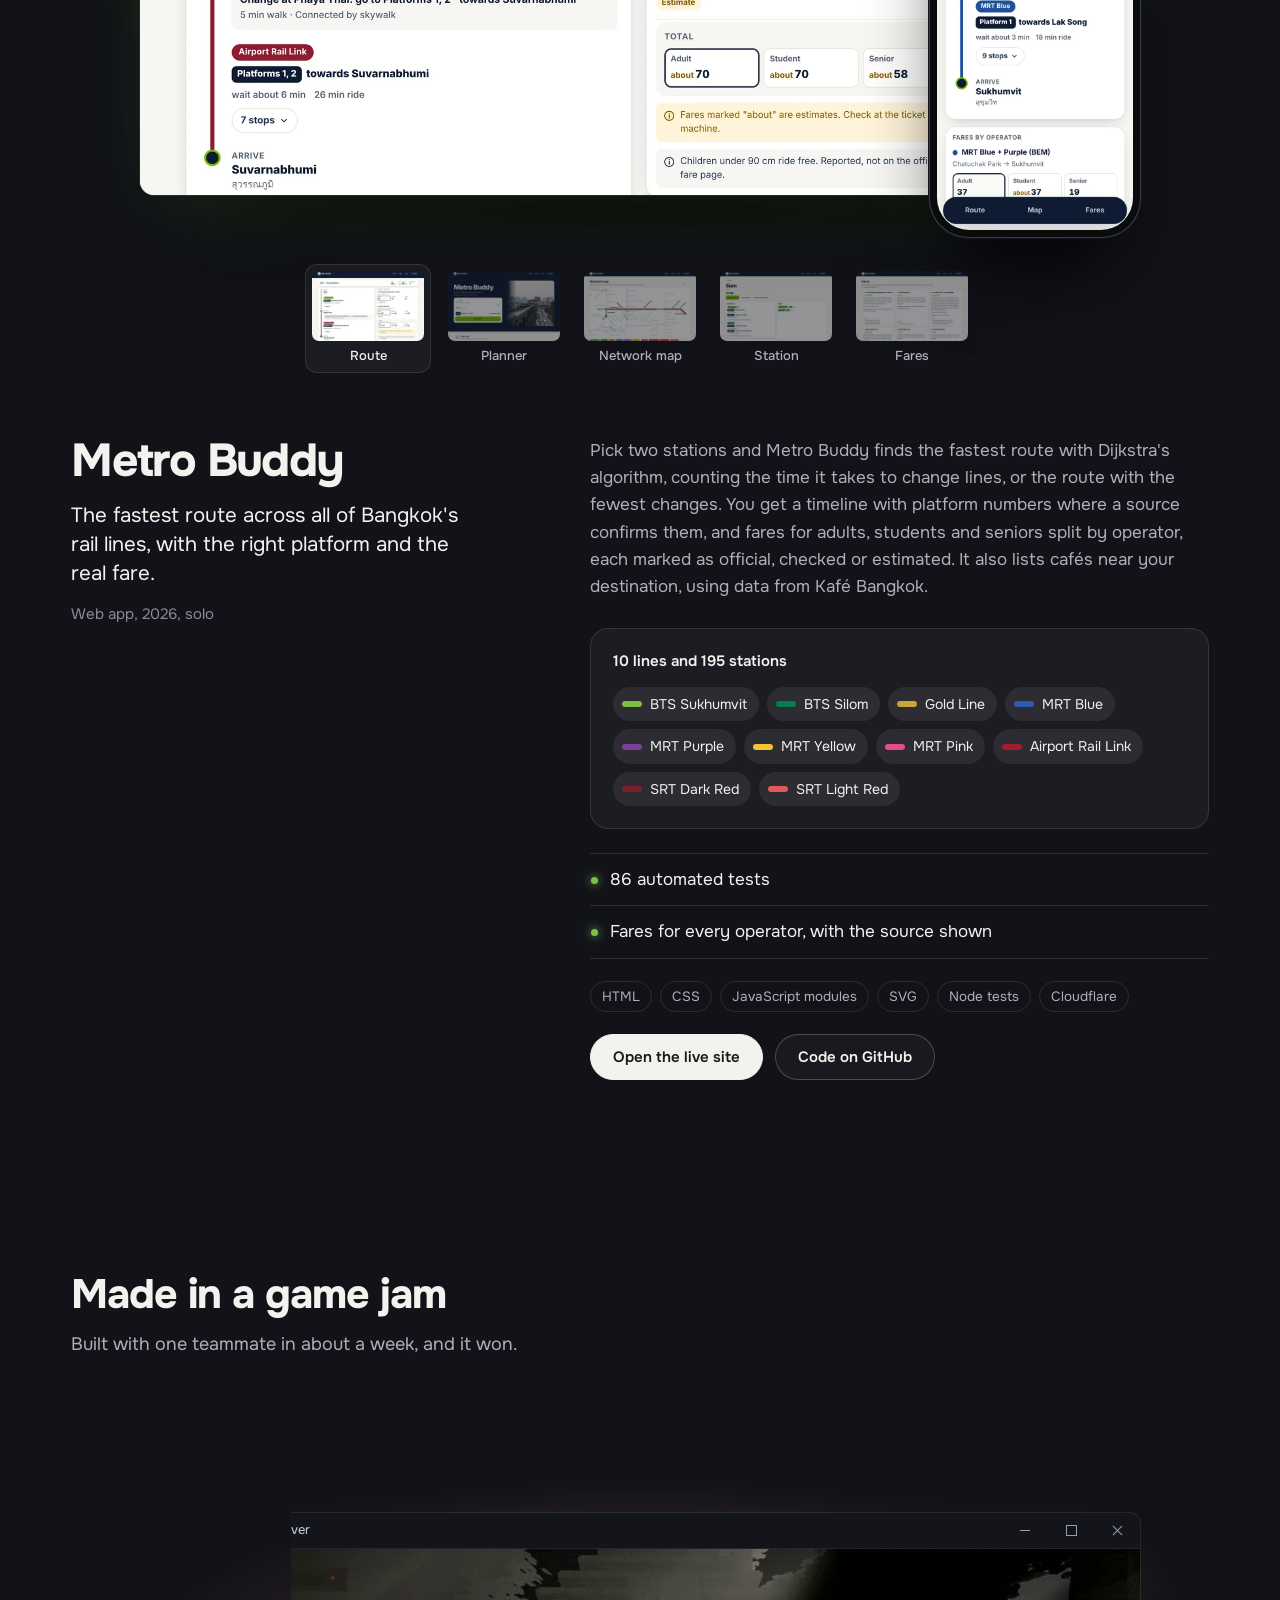
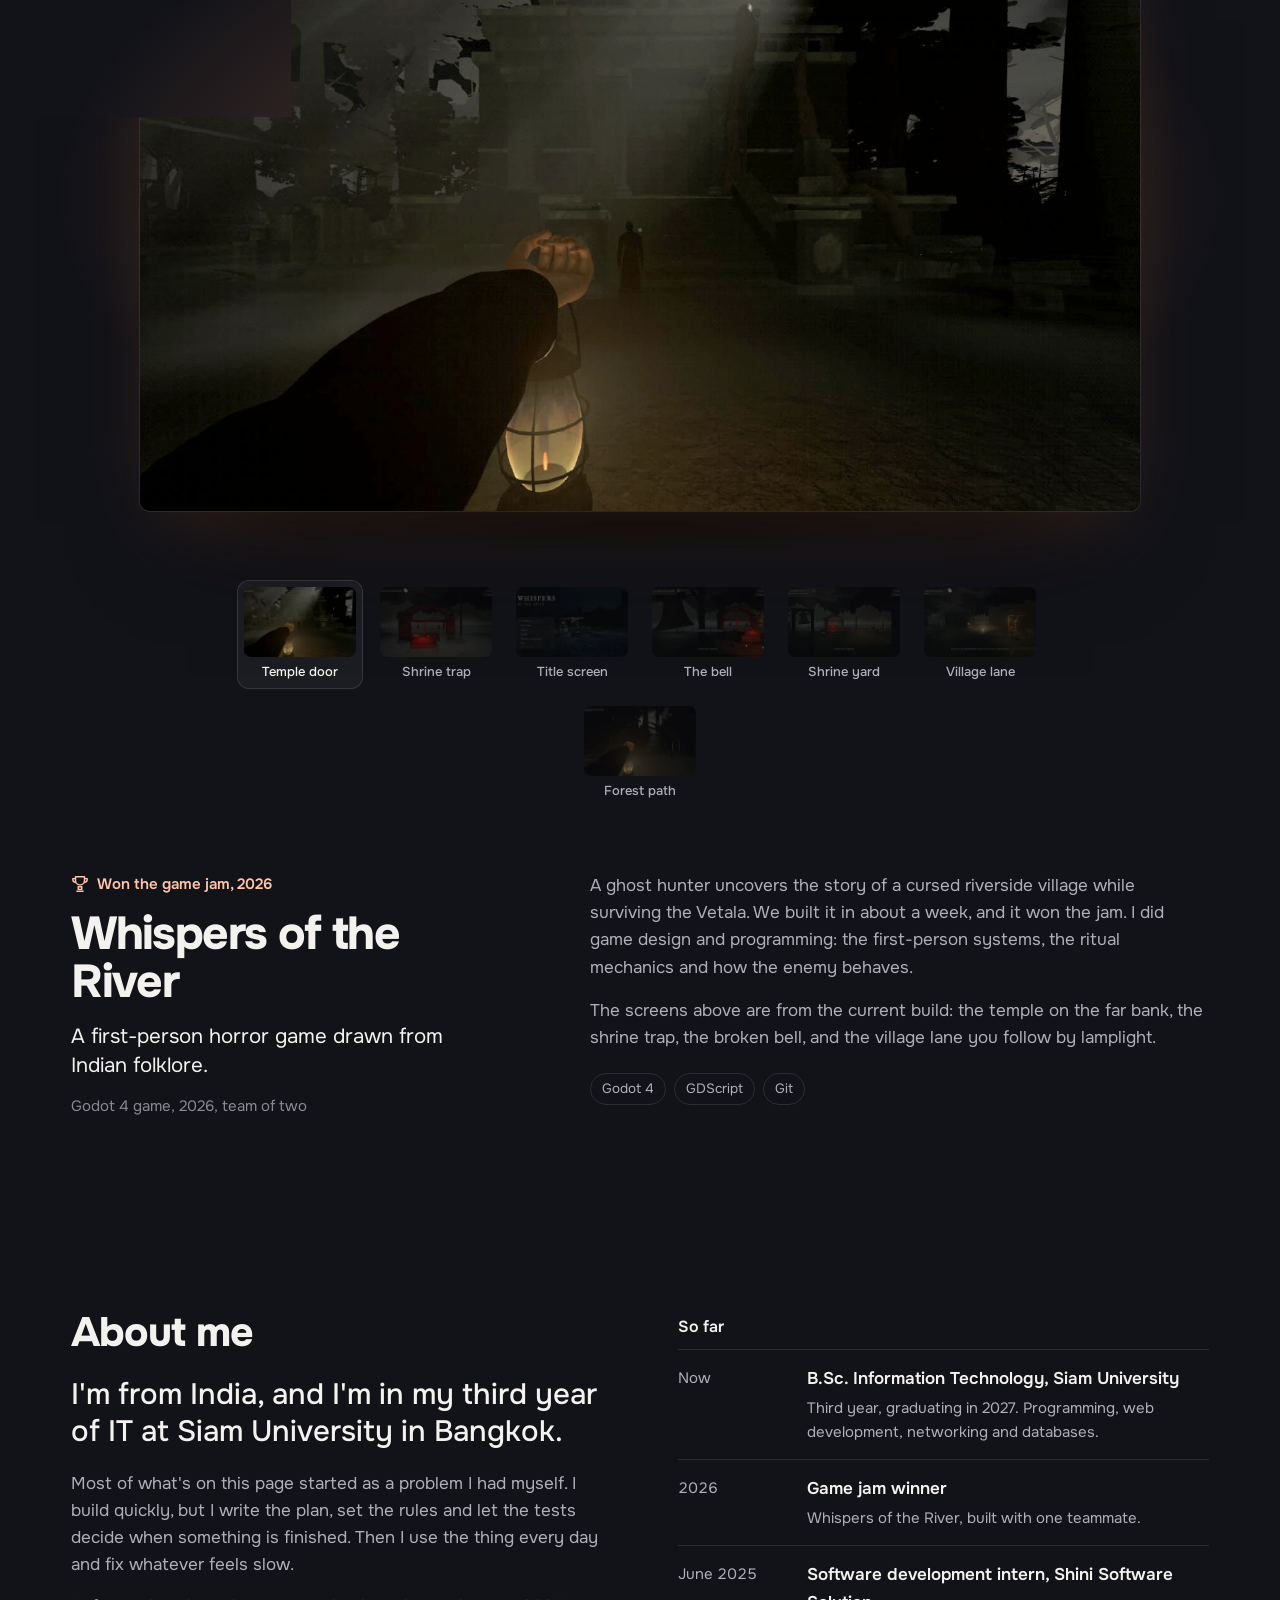
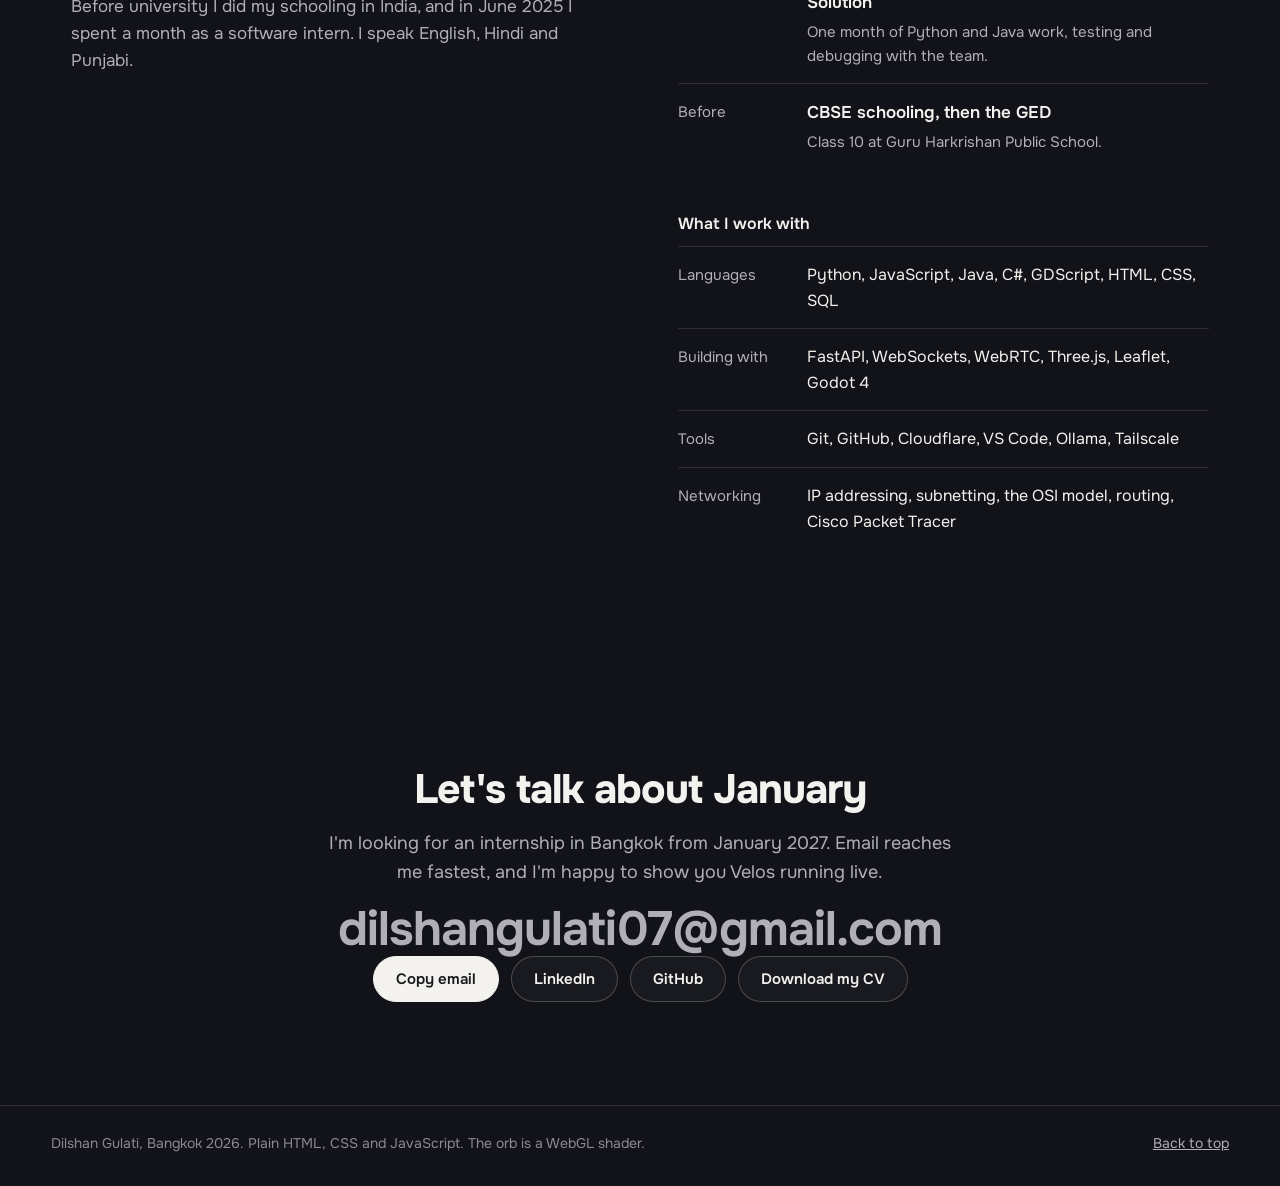
==== commit f42e2a02: "Tidy wording in Velos and About sections" ====
--- a/index.html
+++ b/index.html
@@ -60,7 +60,7 @@
         </a>
       </div>
     </div>
-    <div class="ticker" aria-label="Tools I build with"><div class="tk"><span>Python</span><span>JavaScript</span><span>FastAPI</span><span>Three.js</span><span>WebRTC</span><span>Godot 4</span><span>Java</span><span>Leaflet</span><span>Ollama</span><span>WebSockets</span><span>Tailscale</span><span>C#</span><span>Git</span><span>Cloudflare</span><span>Claude Code</span><span>SQL</span><span aria-hidden="true" class="dup">Python</span><span aria-hidden="true" class="dup">JavaScript</span><span aria-hidden="true" class="dup">FastAPI</span><span aria-hidden="true" class="dup">Three.js</span><span aria-hidden="true" class="dup">WebRTC</span><span aria-hidden="true" class="dup">Godot 4</span><span aria-hidden="true" class="dup">Java</span><span aria-hidden="true" class="dup">Leaflet</span><span aria-hidden="true" class="dup">Ollama</span><span aria-hidden="true" class="dup">WebSockets</span><span aria-hidden="true" class="dup">Tailscale</span><span aria-hidden="true" class="dup">C#</span><span aria-hidden="true" class="dup">Git</span><span aria-hidden="true" class="dup">Cloudflare</span><span aria-hidden="true" class="dup">Claude Code</span><span aria-hidden="true" class="dup">SQL</span></div></div>
+    <div class="ticker" aria-label="Tools I build with"><div class="tk"><span>Python</span><span>JavaScript</span><span>FastAPI</span><span>Three.js</span><span>WebRTC</span><span>Godot 4</span><span>Java</span><span>Leaflet</span><span>Ollama</span><span>WebSockets</span><span>Tailscale</span><span>C#</span><span>Git</span><span>Cloudflare</span><span>SQL</span><span aria-hidden="true" class="dup">Python</span><span aria-hidden="true" class="dup">JavaScript</span><span aria-hidden="true" class="dup">FastAPI</span><span aria-hidden="true" class="dup">Three.js</span><span aria-hidden="true" class="dup">WebRTC</span><span aria-hidden="true" class="dup">Godot 4</span><span aria-hidden="true" class="dup">Java</span><span aria-hidden="true" class="dup">Leaflet</span><span aria-hidden="true" class="dup">Ollama</span><span aria-hidden="true" class="dup">WebSockets</span><span aria-hidden="true" class="dup">Tailscale</span><span aria-hidden="true" class="dup">C#</span><span aria-hidden="true" class="dup">Git</span><span aria-hidden="true" class="dup">Cloudflare</span><span aria-hidden="true" class="dup">SQL</span></div></div>
   </section>
 
   <section class="work" id="work" data-scene="hero" aria-labelledby="work-h">
@@ -86,7 +86,7 @@
         <button type="button" aria-pressed="true" data-src="img/velos-ph-home.webp" data-alt="The Velos phone app home screen: the PC and laptop with their stats, quick actions and routines."><img src="img/t/velos-ph-home.webp" alt="" width="96" height="207" loading="lazy"><span>Home</span></button>
         <button type="button" aria-pressed="false" data-src="img/velos-ph-talk.webp" data-alt="Talk: type or hold the orb to speak to Velos from the phone."><img src="img/t/velos-ph-talk.webp" alt="" width="96" height="207" loading="lazy"><span>Talk</span></button>
         <button type="button" aria-pressed="false" data-src="img/velos-ph-pc.webp" data-alt="PC controls: volume, lock, sleep, restart, and the apps running on the PC."><img src="img/t/velos-ph-pc.webp" alt="" width="96" height="207" loading="lazy"><span>PC controls</span></button>
-        <button type="button" aria-pressed="false" data-src="img/velos-ph-code.webp" data-alt="Code: start and watch a Claude Code session on the PC from the phone."><img src="img/t/velos-ph-code.webp" alt="" width="96" height="207" loading="lazy"><span>Code</span></button>
+        <button type="button" aria-pressed="false" data-src="img/velos-ph-code.webp" data-alt="Code: start and watch a coding session on the PC from the phone."><img src="img/t/velos-ph-code.webp" alt="" width="96" height="207" loading="lazy"><span>Code</span></button>
         <button type="button" aria-pressed="false" data-src="img/velos-ph-screen.webp" data-alt="Screen: pick a device to view and control as a remote desktop."><img src="img/t/velos-ph-screen.webp" alt="" width="96" height="207" loading="lazy"><span>Screen</span></button>
         <button type="button" aria-pressed="false" data-src="img/velos-ph-terminal.webp" data-alt="Terminal: run allowed commands on the PC from the phone."><img src="img/t/velos-ph-terminal.webp" alt="" width="96" height="207" loading="lazy"><span>Terminal</span></button>
       </div>
@@ -109,7 +109,7 @@
       </div>
       <figure class="how" aria-labelledby="how-cap">
         <figcaption id="how-cap"><b>How it works</b><span>From its name to a spoken answer in about 1.8 seconds.</span></figcaption>
-        <ol class="flow"><li style="--i:0"><span class="node"><svg viewBox="0 0 24 24" aria-hidden="true"><path d="M3 12h2M7 8v8M11 5v14M15 8v8M19 11v2"/></svg></span><b>Hears its name</b><span class="d">openWakeWord with a wake-word model I trained, plus a check that it’s my voice.</span></li><li style="--i:1"><span class="node"><svg viewBox="0 0 24 24" aria-hidden="true"><path d="M5 7h14M5 12h10M5 17h12"/></svg></span><b>Writes it down</b><span class="d">faster-whisper turns the speech into text on the CPU.</span></li><li style="--i:2"><span class="node"><svg viewBox="0 0 24 24" aria-hidden="true"><rect x="6" y="6" width="12" height="12" rx="2"/><path d="M9 3v3M15 3v3M9 18v3M15 18v3M3 9h3M3 15h3M18 9h3M18 15h3"/></svg></span><b>Decides</b><span class="d">Qwen3 4B runs on my RX 6600 XT through Ollama. Chat goes to free Gemini, with 4 seconds before it falls back to the local model.</span></li><li style="--i:3"><span class="node"><svg viewBox="0 0 24 24" aria-hidden="true"><path d="M13 3 5 14h6l-1 7 8-11h-6z"/></svg></span><b>Acts</b><span class="d">Opens apps and sites, controls the PC, and starts and watches Claude Code sessions.</span></li><li style="--i:4"><span class="node"><svg viewBox="0 0 24 24" aria-hidden="true"><path d="M4 10v4h4l5 4V6l-5 4z"/><path d="M16 9a4 4 0 0 1 0 6M18.5 6.5a8 8 0 0 1 0 11"/></svg></span><b>Answers</b><span class="d">Piper speaks each sentence as soon as it’s ready.</span></li></ol>
+        <ol class="flow"><li style="--i:0"><span class="node"><svg viewBox="0 0 24 24" aria-hidden="true"><path d="M3 12h2M7 8v8M11 5v14M15 8v8M19 11v2"/></svg></span><b>Hears its name</b><span class="d">openWakeWord with a wake-word model I trained, plus a check that it’s my voice.</span></li><li style="--i:1"><span class="node"><svg viewBox="0 0 24 24" aria-hidden="true"><path d="M5 7h14M5 12h10M5 17h12"/></svg></span><b>Writes it down</b><span class="d">faster-whisper turns the speech into text on the CPU.</span></li><li style="--i:2"><span class="node"><svg viewBox="0 0 24 24" aria-hidden="true"><rect x="6" y="6" width="12" height="12" rx="2"/><path d="M9 3v3M15 3v3M9 18v3M15 18v3M3 9h3M3 15h3M18 9h3M18 15h3"/></svg></span><b>Decides</b><span class="d">Qwen3 4B runs on my RX 6600 XT through Ollama. Chat goes to free Gemini, with 4 seconds before it falls back to the local model.</span></li><li style="--i:3"><span class="node"><svg viewBox="0 0 24 24" aria-hidden="true"><path d="M13 3 5 14h6l-1 7 8-11h-6z"/></svg></span><b>Acts</b><span class="d">Opens apps and sites, controls the PC, and starts and watches coding sessions.</span></li><li style="--i:4"><span class="node"><svg viewBox="0 0 24 24" aria-hidden="true"><path d="M4 10v4h4l5 4V6l-5 4z"/><path d="M16 9a4 4 0 0 1 0 6M18.5 6.5a8 8 0 0 1 0 11"/></svg></span><b>Answers</b><span class="d">Piper speaks each sentence as soon as it’s ready.</span></li></ol>
         <div class="mesh" aria-label="How my devices connect">
           <span class="dev"><svg viewBox="0 0 24 24" aria-hidden="true"><rect x="7" y="3" width="10" height="18" rx="2"/><path d="M11 18h2"/></svg>Phone app</span><span class="link"><i>Tailscale</i></span><span class="dev hub"><svg viewBox="0 0 24 24" aria-hidden="true"><rect x="3" y="4" width="18" height="12" rx="1.5"/><path d="M9 20h6M12 16v4"/></svg>PC hub</span><span class="link"><i>Tailscale</i></span><span class="dev"><svg viewBox="0 0 24 24" aria-hidden="true"><path d="M5 6h14v10H5z"/><path d="M2 19h20"/></svg>Laptop agent</span>
         </div>
@@ -122,7 +122,7 @@
           <p class="kind">Voice assistant, 2026, solo</p>
         </div>
         <div class="body">
-          <p>A voice assistant for my PC, laptop and phone. It wakes when I say its name, using a wake-word model I trained, runs a language model locally on my AMD graphics card, and hands harder questions to a free cloud model. My phone controls the PC over a private Tailscale network, including a remote desktop streamed as hardware-encoded video, and it can start and watch Claude Code sessions so I can approve coding work while I'm out.</p>
+          <p>A voice assistant for my PC, laptop and phone. It wakes when I say its name, using a wake-word model I trained, runs a language model locally on my AMD graphics card, and hands harder questions to a free cloud model. My phone controls the PC over a private Tailscale network, including a remote desktop streamed as hardware-encoded video, and it can start and watch coding sessions so I can approve work while I'm out.</p>
           <p>On my 8 GB PC, replies sometimes took 25 seconds because the model kept reloading. I kept one model loaded, sent each sentence to speech as soon as it was ready, and gave the cloud four seconds before falling back to the local model.</p>
           <figure class="bars" aria-label="Time to reply, before and after">
             <figcaption>Time to reply, before and now</figcaption>
@@ -315,7 +315,7 @@
     <div class="a-text">
       <h2 id="about-h">About me</h2>
       <p class="big">I'm from India, and I'm in my third year of IT at Siam University in Bangkok.</p>
-      <p>Most of what's on this page started as a problem I had myself. I build quickly with Claude Code, but I write the plan, set the rules and let the tests decide when something is finished. Then I use the thing every day and fix whatever feels slow.</p>
+      <p>Most of what's on this page started as a problem I had myself. I build quickly, but I write the plan, set the rules and let the tests decide when something is finished. Then I use the thing every day and fix whatever feels slow.</p>
       <p>Before university I did my schooling in India, and in June 2025 I spent a month as a software intern. I speak English, Hindi and Punjabi.</p>
     </div>
     <div class="a-side">
@@ -330,7 +330,7 @@
       <dl class="tools">
         <div><dt>Languages</dt><dd>Python, JavaScript, Java, C#, GDScript, HTML, CSS, SQL</dd></div>
         <div><dt>Building with</dt><dd>FastAPI, WebSockets, WebRTC, Three.js, Leaflet, Godot 4</dd></div>
-        <div><dt>Tools</dt><dd>Git, GitHub, Cloudflare, VS Code, Claude Code, Ollama, Tailscale</dd></div>
+        <div><dt>Tools</dt><dd>Git, GitHub, Cloudflare, VS Code, Ollama, Tailscale</dd></div>
         <div><dt>Networking</dt><dd>IP addressing, subnetting, the OSI model, routing, Cisco Packet Tracer</dd></div>
       </dl>
     </div>
